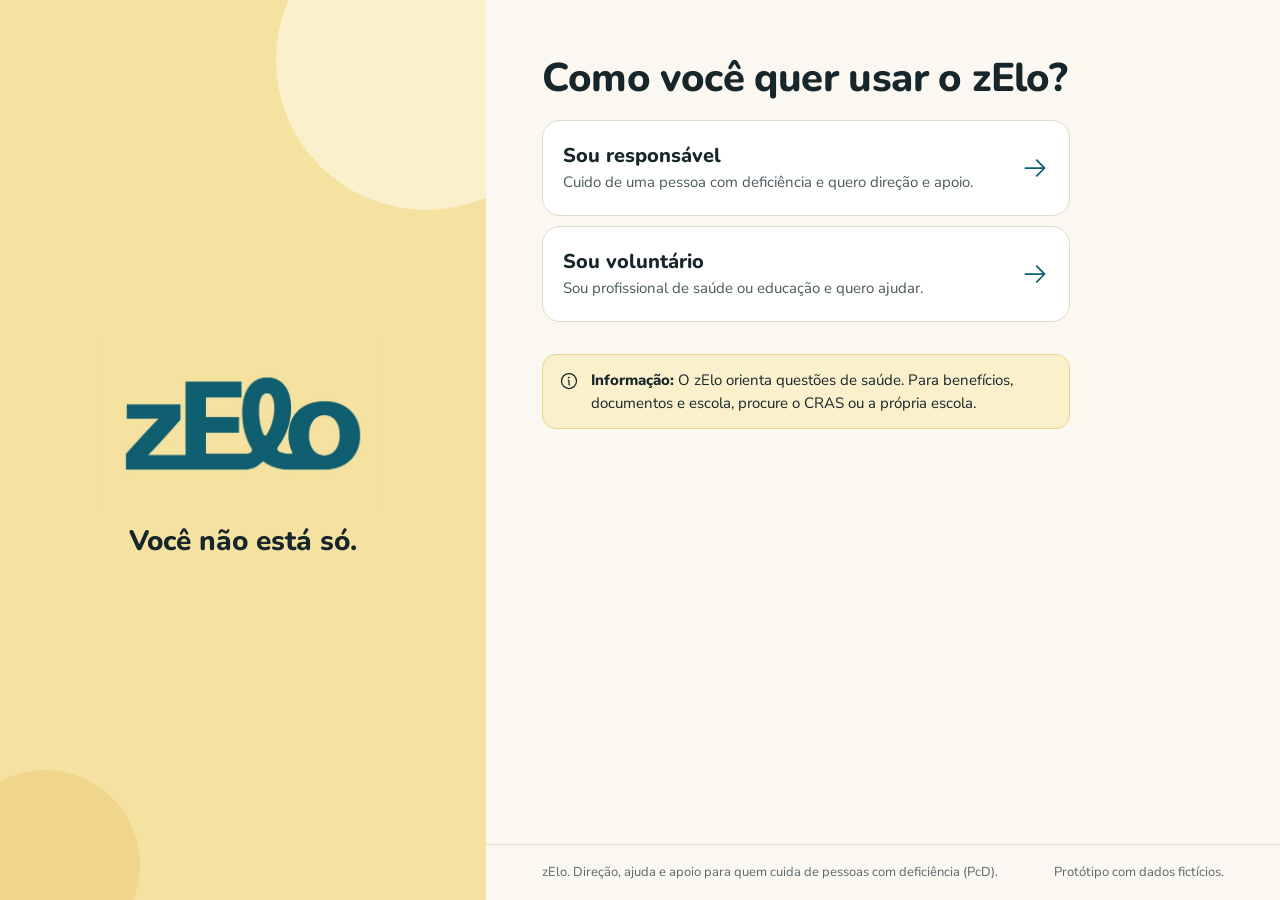
==== prototipo/index.html @ 7dd6dd24 "Versão inicial do protótipo navegável do zElo Protótipo responsivo (celular e notebook) no visual da" ====
<!DOCTYPE html>
<html lang="pt-BR" data-theme="claro">
<head>
<meta charset="utf-8">
<meta name="viewport" content="width=device-width, initial-scale=1, viewport-fit=cover">
<title>zElo · Protótipo navegável</title>
<link rel="preconnect" href="https://fonts.googleapis.com">
<link rel="preconnect" href="https://fonts.gstatic.com" crossorigin>
<link rel="stylesheet" href="https://fonts.googleapis.com/css2?family=Nunito:wght@700;800;900&family=Nunito+Sans:opsz,wght@6..12,400;6..12,600;6..12,700;6..12,800&display=swap">
<link rel="stylesheet" href="tokens.css">
<link rel="stylesheet" href="app.css">
</head>
<body>
<div id="raiz"></div>
<script src="app.js"></script>
</body>
</html>
---- prototipo/tokens.css ----
/* zElo · tokens do design system (visual da versão mobile). Único lugar com valores de cor, tipo, espaço e forma. */

:root {
  /* Paleta da marca */
  --manteiga: #F5E1A0;
  --manteiga-hover: #EED98C;
  --realce: #FAF0CC;
  --petroleo: #0F5F70;
  --petroleo-escuro: #0B4A58;
  --tinta: #17262A;
  --creme: #FBF8F1;
  --areia: #F1EEE6;
  --vermelho: #B3261E;
  --vermelho-hover: #96201A;
  --verde: #2E7D4F;
  --branco: #FFFFFF;

  /* Tipografia */
  --fonte-titulo: "Nunito", "Nunito Sans", system-ui, -apple-system, "Segoe UI", sans-serif;
  --fonte: "Nunito Sans", system-ui, -apple-system, "Segoe UI", sans-serif;
  --fs-display: 30px;
  --fs-titulo: 26px;
  --fs-secao: 20px;
  --fs-item: 17px;
  --fs-corpo: 16px;
  --fs-apoio: 14px;
  --medida: 64ch;

  /* Espaço (base de 4px) */
  --space-1: 4px;
  --space-2: 8px;
  --space-3: 12px;
  --space-4: 16px;
  --space-5: 20px;
  --space-6: 28px;
  --space-7: 40px;
  --space-8: 56px;

  /* Forma */
  --raio-etiqueta: 999px;
  --raio-controle: 14px;
  --raio-cartao: 18px;
  --raio-balao: 18px;
  --sombra: 0 1px 2px rgba(23, 38, 42, .06), 0 4px 14px rgba(23, 38, 42, .06);

  /* Layout */
  --coluna: 272px;
  --alvo: 44px;
  --barra: 68px;
}

@media (min-width: 900px) {
  :root {
    --fs-display: 40px;
    --fs-titulo: 32px;
    --fs-secao: 22px;
    --fs-item: 18px;
    --fs-corpo: 17px;
  }
}

/* Tema claro (padrão) */
:root, [data-theme="claro"] {
  color-scheme: light;
  --bg: var(--creme);
  --superficie: var(--branco);
  --superficie-2: var(--areia);
  --borda: #E2DBCB;
  --borda-forte: #CFC7B6;
  --texto: var(--tinta);
  --texto-apoio: #4A5A5E;
  --link: var(--petroleo);
  --destaque-bg: var(--petroleo);
  --destaque-fg: #FFFFFF;
  --destaque-apoio: #CFE3E7;
  --acao-bg: var(--manteiga);
  --acao-fg: var(--tinta);
  --acao-borda: var(--tinta);
  --acao-hover: var(--manteiga-hover);
  --sec-bg: var(--branco);
  --sec-borda: var(--borda-forte);
  --sec-hover: var(--areia);
  --sel-bg: var(--realce);
  --sel-borda: var(--petroleo);
  --chip-bg: var(--branco);
  --chip-ativo-bg: var(--petroleo);
  --chip-ativo-fg: #FFFFFF;
  --campo-bg: var(--branco);
  --campo-borda: var(--borda-forte);
  --campo-bloq-bg: var(--areia);
  --erro: var(--vermelho);
  --etiqueta-bg: var(--areia);
  --etiqueta-fg: var(--tinta);
  --etiqueta-forte-bg: #E3EEF0;
  --etiqueta-forte-fg: var(--petroleo-escuro);
  --alerta-info-bg: var(--realce);
  --alerta-info-borda: #E9D48E;
  --alerta-ok-bg: #E6F2EA;
  --alerta-ok-borda: var(--verde);
  --alerta-aviso-bg: var(--realce);
  --alerta-aviso-borda: #E9D48E;
  --balao-voce-bg: var(--manteiga);
  --balao-voce-fg: var(--tinta);
  --balao-ana-bg: var(--branco);
  --balao-ana-borda: #E2DBCB;
  --menu-ativo-bg: var(--manteiga);
  --menu-ativo-fg: var(--tinta);
  --menu-icone-ativo: var(--petroleo-escuro);
  --hero-bg: var(--manteiga);
  --hero-fg: var(--tinta);
  --hero-bola-1: var(--realce);
  --hero-bola-2: #EFD68A;
  --rodape-fg: #5C676B;
  --emergencia: var(--vermelho);
  --emergencia-hover: var(--vermelho-hover);
  --emergencia-fg: #FFFFFF;
  --online: var(--verde);
  --foco: var(--petroleo);
  --borda-largura: 1.5px;
}

/* Tema escuro: petróleo profundo, textos em manteiga clara */
[data-theme="escuro"] {
  color-scheme: dark;
  --bg: #0A262D;
  --superficie: #11343D;
  --superficie-2: #174450;
  --borda: #285866;
  --borda-forte: #3B6E7B;
  --texto: #F7EDCD;
  --texto-apoio: #C9C0A2;
  --link: var(--manteiga);
  --destaque-bg: #0F5F70;
  --destaque-fg: #FFFFFF;
  --destaque-apoio: #CFE3E7;
  --acao-bg: var(--manteiga);
  --acao-fg: var(--tinta);
  --acao-borda: var(--manteiga);
  --acao-hover: #FFF0BF;
  --sec-bg: transparent;
  --sec-borda: #4F8290;
  --sec-hover: #174450;
  --sel-bg: #1D4F5C;
  --sel-borda: var(--manteiga);
  --chip-bg: transparent;
  --chip-ativo-bg: var(--manteiga);
  --chip-ativo-fg: var(--tinta);
  --campo-bg: #0D2E36;
  --campo-borda: #4F8290;
  --campo-bloq-bg: #174450;
  --erro: #FF9C8F;
  --etiqueta-bg: #174450;
  --etiqueta-fg: #F7EDCD;
  --etiqueta-forte-bg: var(--manteiga);
  --etiqueta-forte-fg: var(--tinta);
  --alerta-info-bg: #174450;
  --alerta-info-borda: #4F8290;
  --alerta-ok-bg: #173F2B;
  --alerta-ok-borda: #6CC08F;
  --alerta-aviso-bg: #3A3418;
  --alerta-aviso-borda: #C9B266;
  --balao-voce-bg: var(--manteiga);
  --balao-voce-fg: var(--tinta);
  --balao-ana-bg: #174450;
  --balao-ana-borda: #285866;
  --menu-ativo-bg: var(--manteiga);
  --menu-ativo-fg: var(--tinta);
  --menu-icone-ativo: var(--tinta);
  --hero-bg: #11343D;
  --hero-fg: #F7EDCD;
  --hero-bola-1: #174450;
  --hero-bola-2: #0F5F70;
  --rodape-fg: #C9C0A2;
  --emergencia: #C9352B;
  --emergencia-hover: #A82B22;
  --online: #6CC08F;
  --foco: var(--manteiga);
}

/* Alto contraste: preto no branco, bordas grossas, nada de cores suaves */
[data-theme="alto-contraste"] {
  color-scheme: light;
  --bg: #FFFFFF;
  --superficie: #FFFFFF;
  --superficie-2: #FFFFFF;
  --borda: #000000;
  --borda-forte: #000000;
  --texto: #000000;
  --texto-apoio: #1A1A1A;
  --link: #00323D;
  --destaque-bg: #000000;
  --destaque-fg: #FFFFFF;
  --destaque-apoio: #FFFFFF;
  --acao-bg: #000000;
  --acao-fg: #FFFFFF;
  --acao-borda: #000000;
  --acao-hover: #2B2B2B;
  --sec-bg: #FFFFFF;
  --sec-borda: #000000;
  --sec-hover: #FFF3B0;
  --sel-bg: #FFF3B0;
  --sel-borda: #000000;
  --chip-bg: #FFFFFF;
  --chip-ativo-bg: #000000;
  --chip-ativo-fg: #FFFFFF;
  --campo-bg: #FFFFFF;
  --campo-borda: #000000;
  --campo-bloq-bg: #E6E6E6;
  --erro: #A30000;
  --etiqueta-bg: #FFFFFF;
  --etiqueta-fg: #000000;
  --etiqueta-forte-bg: #000000;
  --etiqueta-forte-fg: #FFFFFF;
  --alerta-info-bg: #FFFFFF;
  --alerta-info-borda: #000000;
  --alerta-ok-bg: #FFFFFF;
  --alerta-ok-borda: #000000;
  --alerta-aviso-bg: #FFF3B0;
  --alerta-aviso-borda: #000000;
  --balao-voce-bg: #FFF3B0;
  --balao-voce-fg: #000000;
  --balao-ana-bg: #FFFFFF;
  --balao-ana-borda: #000000;
  --menu-ativo-bg: #000000;
  --menu-ativo-fg: #FFFFFF;
  --menu-icone-ativo: #FFFFFF;
  --hero-bg: #FFFFFF;
  --hero-fg: #000000;
  --hero-bola-1: #FFFFFF;
  --hero-bola-2: #FFFFFF;
  --rodape-fg: #000000;
  --emergencia: #A30000;
  --emergencia-hover: #7A0000;
  --online: #00602A;
  --foco: #000000;
  --borda-largura: 2.5px;
}
---- prototipo/app.css ----
/* zElo · layout e componentes (visual da versão mobile, responsivo para celular e notebook). Só consome variáveis de tokens.css. */

*, *::before, *::after { box-sizing: border-box; }
html { -webkit-text-size-adjust: 100%; }
body {
  margin: 0; background: var(--bg); color: var(--texto);
  font-family: var(--fonte); font-size: var(--fs-corpo); line-height: 1.5;
  caret-color: var(--link); -webkit-font-smoothing: antialiased;
}
h1, h2, h3, p, ul, ol, dl, dd, figure { margin: 0; }
ul, ol { padding: 0; list-style: none; }
button, input, select, textarea { font: inherit; color: inherit; }
button { cursor: pointer; }
img { max-width: 100%; }
::selection { background: var(--manteiga); color: var(--tinta); }

/* Foco visível, nunca removido */
:focus { outline: none; }
:focus-visible { outline: 3px solid var(--foco); outline-offset: 2px; }
[data-theme="alto-contraste"] :focus-visible { outline-width: 4px; }

.so-leitor { position: absolute; width: 1px; height: 1px; margin: -1px; padding: 0; overflow: hidden; clip: rect(0 0 0 0); white-space: nowrap; border: 0; }
.pular {
  position: absolute; left: 16px; top: -80px; z-index: 60;
  background: var(--acao-bg); color: var(--acao-fg); border: 2px solid var(--acao-borda);
  padding: 10px 18px; border-radius: var(--raio-controle); font-weight: 800; text-decoration: none;
}
.pular:focus { top: 12px; }
.ic { flex: none; display: inline-block; vertical-align: middle; }

/* ---------- Estrutura (celular primeiro) ---------- */
.app { min-height: 100vh; }
.coluna { display: none; }
.conteudo { display: flex; flex-direction: column; min-height: 100vh; min-width: 0; }
.topo {
  position: sticky; top: 0; z-index: 30; display: flex; align-items: center; justify-content: space-between;
  gap: var(--space-3); height: 60px; padding: 0 16px; background: var(--bg); border-bottom: 1px solid var(--borda);
}
.topo-logo { background: none; border: 0; padding: 0; line-height: 0; border-radius: 8px; }
.topo-logo img { height: 34px; width: auto; display: block; }
.topo-avatar {
  width: 42px; height: 42px; border-radius: 50%; border: 0; display: inline-flex; align-items: center; justify-content: center;
  background: var(--petroleo); color: #fff; font-family: var(--fonte-titulo); font-weight: 800; font-size: 15px;
}
.topo-avatar[aria-current="page"] { box-shadow: 0 0 0 3px var(--manteiga); }
[data-theme="alto-contraste"] .topo-avatar { background: #000; }
main { flex: 1; width: 100%; padding: 22px 16px 40px; }
.app--menu main { padding-bottom: calc(var(--barra) + 96px); }
main:focus { outline: none; }
.rodape {
  display: flex; flex-wrap: wrap; justify-content: space-between; gap: var(--space-2) var(--space-5);
  padding: var(--space-4) 16px; border-top: 1px solid var(--borda); color: var(--rodape-fg); font-size: 13px; line-height: 1.5;
}
.app--menu .rodape { padding-bottom: calc(var(--barra) + 16px); }

/* Barra de navegação de baixo (celular) */
.barra-baixo {
  position: fixed; left: 0; right: 0; bottom: 0; z-index: 40; background: var(--superficie);
  border-top: 1px solid var(--borda); padding: 6px 4px calc(6px + env(safe-area-inset-bottom));
}
.barra-baixo ul { display: grid; grid-template-columns: repeat(5, 1fr); gap: 2px; }
.aba-baixo {
  width: 100%; display: flex; flex-direction: column; align-items: center; gap: 2px; padding: 4px 0;
  background: none; border: 0; color: var(--texto-apoio); font-size: 11.5px; font-weight: 700; border-radius: 12px; min-height: 54px;
}
.aba-baixo .menu-icone { position: relative; display: inline-flex; align-items: center; justify-content: center; width: 56px; height: 30px; border-radius: 999px; }
.aba-baixo[aria-current="page"] { color: var(--texto); font-weight: 800; }
.aba-baixo[aria-current="page"] .menu-icone { background: var(--menu-ativo-bg); color: var(--menu-icone-ativo); }
.aba-baixo .contador { position: absolute; top: -4px; right: 6px; }
.ajuda-flutuante {
  position: fixed; right: 14px; bottom: calc(var(--barra) + 16px + env(safe-area-inset-bottom)); z-index: 41;
  display: inline-flex; align-items: center; gap: 8px; padding: 0 18px; height: 48px; border-radius: 999px;
  background: var(--emergencia); color: var(--emergencia-fg); border: 0; font-family: var(--fonte-titulo); font-weight: 800; font-size: 15px;
  box-shadow: 0 6px 18px rgba(179, 38, 30, .35);
}
.ajuda-flutuante:hover { background: var(--emergencia-hover); }
.contador {
  display: inline-flex; align-items: center; justify-content: center; min-width: 20px; height: 20px; padding: 0 6px;
  border-radius: 999px; background: var(--petroleo); color: #fff; font-size: 11.5px; font-weight: 800; line-height: 1;
  box-shadow: 0 0 0 2px var(--superficie);
}
[data-theme="escuro"] .contador { background: var(--manteiga); color: var(--tinta); }
[data-theme="alto-contraste"] .contador { background: #000; }

/* ---------- Notebook / desktop ---------- */
@media (min-width: 900px) {
  .app { display: grid; grid-template-columns: var(--coluna) minmax(0, 1fr); }
  .topo, .barra-baixo, .ajuda-flutuante { display: none; }
  .coluna {
    display: flex; flex-direction: column; position: sticky; top: 0; height: 100vh; overflow-y: auto;
    background: var(--superficie); border-right: 1px solid var(--borda); padding: 22px 16px 18px;
  }
  .logo-link { display: block; background: none; border: 0; padding: 0 8px; margin-bottom: 22px; line-height: 0; border-radius: 10px; text-align: left; }
  .logo-link img { width: 150px; height: auto; }
  .menu { display: flex; flex-direction: column; gap: 4px; }
  .menu-item {
    width: 100%; display: flex; align-items: center; gap: 12px; min-height: 48px; padding: 0 12px;
    background: none; border: 0; border-radius: 14px; color: var(--texto); font-weight: 700; font-size: 16px; text-align: left;
  }
  .menu-item .menu-icone { position: relative; display: inline-flex; color: var(--texto-apoio); }
  .menu-item .contador { position: absolute; top: -8px; right: -10px; }
  .menu-item:hover { background: var(--superficie-2); }
  .menu-item[aria-current="page"] { background: var(--menu-ativo-bg); color: var(--menu-ativo-fg); font-weight: 800; }
  .menu-item[aria-current="page"] .menu-icone { color: var(--menu-icone-ativo); }
  .coluna-ajuda { margin-top: auto; padding-top: 18px; }
  .btn-emergencia {
    width: 100%; display: flex; align-items: center; justify-content: center; gap: 10px; min-height: 52px; padding: 0 16px;
    border: 0; border-radius: 999px; background: var(--emergencia); color: var(--emergencia-fg);
    font-family: var(--fonte-titulo); font-weight: 800; font-size: 16px;
  }
  .btn-emergencia:hover { background: var(--emergencia-hover); }
  .btn-emergencia[aria-current="page"] { box-shadow: inset 0 0 0 3px rgba(255,255,255,.65); }
  /* Telas de entrada: coluna vira o "herói" amarelo da versão mobile */
  .app--entrada .coluna {
    background: var(--hero-bg); color: var(--hero-fg); border-right: 0; position: sticky; overflow: hidden; padding: 40px 32px;
    justify-content: center;
  }
  .app--entrada { grid-template-columns: minmax(300px, 38%) minmax(0, 1fr); }
  .app--entrada .coluna::before, .app--entrada .coluna::after { content: ""; position: absolute; border-radius: 50%; }
  .app--entrada .coluna::before { width: 300px; height: 300px; background: var(--hero-bola-1); top: -90px; right: -90px; }
  .app--entrada .coluna::after { width: 190px; height: 190px; background: var(--hero-bola-2); bottom: -60px; left: -50px; }
  .app--entrada .logo-link { position: relative; z-index: 1; margin: 0 auto 18px; padding: 0; }
  .app--entrada .logo-link img { width: min(280px, 80%); margin: 0 auto; display: block; }
  .coluna-fim { position: relative; z-index: 1; text-align: center; font-family: var(--fonte-titulo); font-weight: 800; font-size: 28px; line-height: 1.25; }
  main { padding: 48px 56px 64px; max-width: 920px; }
  .app--menu main { padding-bottom: 64px; }
  .app--entrada main { max-width: 640px; padding-top: 56px; }
  .rodape, .app--menu .rodape { padding: 18px 56px; }
}

/* ---------- Tipografia ---------- */
h1, h2, h3, .display { font-family: var(--fonte-titulo); color: var(--texto); }
h1 { font-size: var(--fs-titulo); line-height: 1.15; font-weight: 800; letter-spacing: -0.01em; text-wrap: balance; }
h1:focus { outline: none; }
.display { font-size: var(--fs-display); line-height: 1.1; font-weight: 800; letter-spacing: -0.015em; }
h2 { font-size: var(--fs-secao); line-height: 1.25; font-weight: 800; }
h3 { font-size: var(--fs-item); line-height: 1.3; font-weight: 800; }
.h-pequeno { font-size: 17px; margin-bottom: var(--space-3); }
.lead { font-size: var(--fs-corpo); color: var(--texto-apoio); line-height: 1.5; max-width: 54ch; margin-top: var(--space-2); text-wrap: pretty; }
.medida { max-width: var(--medida); }
.apoio { font-size: var(--fs-apoio); color: var(--texto-apoio); line-height: 1.5; }
p + p { margin-top: var(--space-3); }
a, .link { color: var(--link); font-weight: 800; text-decoration: underline; text-underline-offset: 3px; text-decoration-thickness: 1.5px; }
.link { background: none; border: 0; padding: 0; text-align: left; font-size: inherit; }
.link--perigo { color: var(--erro); }
.link-voltar {
  display: inline-flex; align-items: center; justify-content: center; width: 44px; height: 44px; margin-bottom: var(--space-4);
  border-radius: 50%; background: var(--superficie); border: 1px solid var(--borda); color: var(--texto); font-size: 0;
}
.link-voltar .ic { width: 22px; height: 22px; }
.link-voltar:hover { background: var(--superficie-2); }
.sobretitulo { font-family: var(--fonte-titulo); font-weight: 800; font-size: 14px; letter-spacing: .02em; margin-bottom: var(--space-2); }
.sobretitulo--perigo { color: var(--erro); }
.passo { font-weight: 700; font-size: 14px; color: var(--texto-apoio); margin-bottom: var(--space-2); }
.cabeca { margin-bottom: var(--space-6); }
.cabeca-linha { display: flex; justify-content: space-between; align-items: flex-end; gap: var(--space-4); flex-wrap: wrap; }
.secao { margin-top: var(--space-7); }
.secao > h2 { margin-bottom: var(--space-3); }
.secao-sub { margin-top: calc(var(--space-2) * -1); margin-bottom: var(--space-4); color: var(--texto-apoio); font-size: var(--fs-apoio); max-width: var(--medida); }
.leitura { background: var(--superficie); border: 1px solid var(--borda); padding: var(--space-5); border-radius: var(--raio-cartao); }

/* Progresso do diagnóstico */
.progresso { display: flex; gap: 6px; margin-bottom: var(--space-3); max-width: 520px; }
.progresso span { flex: 1; height: 6px; border-radius: 999px; background: var(--borda); }
.progresso span.feito { background: var(--petroleo); }
[data-theme="escuro"] .progresso span.feito { background: var(--manteiga); }
[data-theme="alto-contraste"] .progresso span { border: 1px solid #000; background: #fff; }
[data-theme="alto-contraste"] .progresso span.feito { background: #000; }
.selo-tempo {
  display: inline-flex; align-items: center; gap: 6px; margin: 4px 0 var(--space-3); padding: 4px 12px; border-radius: 999px;
  background: var(--realce); color: var(--tinta); font-size: 13px; font-weight: 700;
}
[data-theme="escuro"] .selo-tempo { background: var(--superficie-2); color: var(--texto); }
[data-theme="alto-contraste"] .selo-tempo { background: #fff; border: 2px solid #000; }

/* ---------- Botões ---------- */
.btn {
  display: inline-flex; align-items: center; justify-content: center; gap: var(--space-2);
  min-height: 52px; padding: 0 var(--space-6); border-radius: var(--raio-controle);
  border: 2px solid var(--acao-borda); background: var(--acao-bg); color: var(--acao-fg);
  font-family: var(--fonte-titulo); font-weight: 800; font-size: 16px; line-height: 1.2; text-decoration: none; white-space: nowrap;
  transition: background-color .12s ease-out, transform .12s ease-out;
}
.btn:hover { background: var(--acao-hover); }
.btn:active { transform: translateY(1px); }
.btn[disabled], .btn[aria-disabled="true"] { background: var(--superficie-2); color: var(--texto-apoio); border-color: var(--borda); cursor: not-allowed; transform: none; }
.btn--sec { background: var(--sec-bg); color: var(--link); border: var(--borda-largura) solid var(--sec-borda); }
.btn--sec:hover { background: var(--sec-hover); }
.btn--sec[aria-pressed="true"] { background: var(--chip-ativo-bg); color: var(--chip-ativo-fg); border-color: var(--chip-ativo-bg); }
.btn--peq { min-height: var(--alvo); padding: 0 var(--space-4); font-size: 15px; border-radius: 12px; }
.aviso { font-size: 14px; color: var(--texto-apoio); }
.acoes { display: flex; align-items: center; gap: var(--space-3) var(--space-4); margin-top: var(--space-6); flex-wrap: wrap; }
.acoes--cheia .btn { width: 100%; }
@media (max-width: 899px) {
  .entra > .acoes > .btn:first-child, form > .acoes > .btn:first-child { width: 100%; }
  .acoes { flex-direction: column; align-items: stretch; }
  .acoes .aviso { text-align: center; }
}
.chip {
  display: inline-flex; align-items: center; min-height: 40px; padding: 0 14px; border-radius: 999px;
  background: var(--chip-bg); border: var(--borda-largura) solid var(--sec-borda); color: var(--link);
  font-weight: 700; font-size: 14.5px; text-align: left;
}
.chip:hover { background: var(--sec-hover); }

/* ---------- Campos ---------- */
.form-conta { max-width: 520px; }
.campo { display: block; margin-bottom: var(--space-5); max-width: 520px; }
.campo-rotulo { display: block; font-weight: 800; font-size: 15px; margin-bottom: 6px; }
.campo-ajuda { display: block; margin-bottom: 6px; font-size: 14px; color: var(--texto-apoio); }
.campo-entrada {
  display: block; width: 100%; min-height: 52px; padding: 12px 16px;
  background: var(--campo-bg); color: var(--texto); border: var(--borda-largura) solid var(--campo-borda);
  border-radius: var(--raio-controle); font-size: 16px; line-height: 1.4;
}
.campo-entrada::placeholder { color: #8A9396; }
.campo-entrada:focus-visible { outline: 3px solid var(--foco); outline-offset: 1px; border-color: var(--foco); }
.campo-entrada[readonly] { background: var(--campo-bloq-bg); color: var(--texto-apoio); border-style: dashed; cursor: not-allowed; }
.rotulo-bloqueado { display: inline-flex; align-items: center; gap: 6px; }
textarea.campo-entrada { min-height: 120px; resize: vertical; }
select.campo-entrada { appearance: none; padding-right: 44px; }
.campo-seletor { position: relative; }
.campo-seletor .ic { position: absolute; right: 14px; top: 50%; transform: translateY(-50%) rotate(90deg); pointer-events: none; }
.campo[data-erro="true"] .campo-entrada { border-color: var(--erro); border-width: 2px; }
.erro-msg { display: flex; gap: 6px; align-items: flex-start; margin-top: 6px; color: var(--erro); font-weight: 700; font-size: 14.5px; }
.erro-msg .ic { margin-top: 1px; width: 18px; height: 18px; }
.arquivo-linha { display: flex; align-items: center; gap: var(--space-3); flex-wrap: wrap; }
.arquivo-nome { font-weight: 600; font-size: 14.5px; color: var(--texto-apoio); }
.link-direita { text-align: right; margin: calc(var(--space-3) * -1) 0 0; font-size: 14.5px; max-width: 520px; }
.troca-conta { margin-top: var(--space-5); text-align: center; color: var(--texto-apoio); max-width: 520px; }
.lgpd { display: flex; align-items: center; justify-content: center; gap: 6px; margin-top: var(--space-6); max-width: 520px; }
@media (min-width: 900px) {
  form:has(#area) { display: grid; grid-template-columns: 1fr 1fr; column-gap: var(--space-5); max-width: 760px; }
  form:has(#area) > .campo, form:has(#area) > .acoes, form:has(#area) > .troca-conta { max-width: none; }
  form:has(#area) > .campo:nth-last-of-type(1), form:has(#area) > .acoes, form:has(#area) > .troca-conta { grid-column: 1 / -1; }
  form:has(#area) .acoes { margin-top: var(--space-2); }
}

/* ---------- Alertas ---------- */
.alerta {
  display: flex; gap: var(--space-3); align-items: flex-start; padding: 14px 16px;
  border-radius: var(--raio-controle); border: 1px solid; max-width: var(--medida); font-size: 15px; color: var(--texto);
}
.alerta .ic { margin-top: 2px; width: 20px; height: 20px; }
.alerta b { font-weight: 800; }
.alerta--info { background: var(--alerta-info-bg); border-color: var(--alerta-info-borda); }
.alerta--ok { background: var(--alerta-ok-bg); border-color: var(--alerta-ok-borda); }
.alerta--ok .ic { color: var(--online); }
.alerta--aviso { background: var(--alerta-aviso-bg); border-color: var(--alerta-aviso-borda); }
.alerta--erro { background: var(--superficie); border-color: var(--erro); }
.alerta--erro b, .alerta--erro .ic { color: var(--erro); }
[data-theme="alto-contraste"] .alerta { border-width: 2.5px; }
.alerta-bloco { margin-bottom: var(--space-5); }

/* ---------- Etiquetas ---------- */
.etiquetas { display: inline-flex; flex-wrap: wrap; gap: 6px; }
.etiqueta {
  display: inline-flex; align-items: center; gap: 4px; padding: 2px 10px; min-height: 24px;
  border-radius: var(--raio-etiqueta); background: var(--etiqueta-bg); color: var(--etiqueta-fg);
  font-size: 12.5px; font-weight: 700; line-height: 1.4; white-space: nowrap;
}
.etiqueta .ic { width: 14px; height: 14px; }
.etiqueta--forte { background: var(--etiqueta-forte-bg); color: var(--etiqueta-forte-fg); }
[data-theme="alto-contraste"] .etiqueta { border: 1.5px solid #000; }
.online-ponto { display: inline-flex; align-items: center; gap: 6px; color: var(--online); font-weight: 800; }
.online-ponto::before { content: ""; width: 8px; height: 8px; border-radius: 50%; background: var(--online); }

/* ---------- Listas e cartões ---------- */
.lista { display: flex; flex-direction: column; gap: 10px; }
.lista > li { list-style: none; }
.linha {
  display: flex; align-items: center; justify-content: space-between; gap: var(--space-4); width: 100%;
  padding: 16px 18px; min-height: 72px; text-align: left; text-decoration: none; color: var(--texto); font-weight: inherit;
  background: var(--superficie); border: 1px solid var(--borda); border-radius: var(--raio-cartao);
}
button.linha:hover { border-color: var(--borda-forte); background: var(--superficie-2); }
[data-theme="alto-contraste"] .linha { border-width: 2px; }
.linha-texto { min-width: 0; flex: 1; }
.linha-titulo { font-family: var(--fonte-titulo); font-size: var(--fs-item); line-height: 1.3; font-weight: 800; display: block; text-wrap: pretty; }
.linha-meta { display: block; margin-top: 2px; }
.linha-etiquetas { margin-top: var(--space-2); display: block; }
.linha-fim { display: flex; align-items: center; gap: var(--space-2); color: var(--link); font-weight: 700; flex: none; }

/* ---------- Opções (escolha única ou múltipla) ---------- */
.opcoes { display: flex; flex-direction: column; gap: 10px; max-width: 620px; }
.opcao {
  display: flex; align-items: center; justify-content: space-between; gap: var(--space-4);
  width: 100%; min-height: 60px; padding: 14px 16px; text-align: left; color: var(--texto);
  background: var(--superficie); border: var(--borda-largura) solid var(--borda); border-radius: var(--raio-controle);
  font-size: 16px; font-weight: 700; line-height: 1.3;
}
.opcao:hover { border-color: var(--borda-forte); background: var(--superficie-2); }
.opcao[aria-checked="true"], .opcao[aria-pressed="true"] { background: var(--sel-bg); border: 2px solid var(--sel-borda); font-weight: 800; }
.opcao-sub { display: block; font-size: 14px; font-weight: 400; color: var(--texto-apoio); margin-top: 2px; }
.opcao-estado { display: inline-flex; align-items: center; gap: 6px; font-size: 14px; font-weight: 800; color: var(--link); flex: none; }
.opcao-vazio { width: 22px; height: 22px; border: 2px solid var(--borda-forte); border-radius: 50%; flex: none; }
.opcao-vazio--q { border-radius: 6px; }
.objetivo-opcoes { margin-top: var(--space-5); }
.objetivo-opcoes .opcao { min-height: 96px; padding: 18px 20px; font-family: var(--fonte-titulo); font-size: 20px; font-weight: 800; border-radius: var(--raio-cartao); }
.objetivo-opcoes .opcao-sub { font-family: var(--fonte); font-size: 15px; margin-top: 4px; max-width: 46ch; }

/* ---------- Início ---------- */
.proximo {
  display: flex; flex-direction: column; gap: var(--space-4); padding: 20px;
  background: var(--destaque-bg); color: var(--destaque-fg); border-radius: var(--raio-cartao);
}
.proximo-titulo { font-family: var(--fonte); font-size: 13px; font-weight: 800; letter-spacing: .06em; text-transform: uppercase; color: var(--manteiga); margin-bottom: 6px; }
[data-theme="alto-contraste"] .proximo-titulo { color: #fff; }
.proximo-quando { font-family: var(--fonte-titulo); font-size: 22px; line-height: 1.2; font-weight: 800; }
.proximo-quem { margin-top: 6px; color: var(--destaque-apoio); font-size: 15px; }
.proximo .btn { background: #fff; color: var(--petroleo); border-color: #fff; width: 100%; }
.proximo .btn:hover { background: var(--realce); }
@media (min-width: 900px) { .proximo { flex-direction: row; align-items: center; justify-content: space-between; } .proximo .btn { width: auto; } }
.disp-topo { margin-bottom: var(--space-3); }
.disp-sub { margin-top: 4px; }
.linha-prof { justify-content: flex-start; }
.avatar {
  flex: none; display: inline-flex; align-items: center; justify-content: center; width: 48px; height: 48px; border-radius: 50%;
  background: var(--petroleo); color: #fff; font-family: var(--fonte-titulo); font-weight: 800; font-size: 16px;
}
[data-theme="escuro"] .avatar { background: var(--manteiga); color: var(--tinta); }
[data-theme="alto-contraste"] .avatar { background: #000; }
.feed li { animation: entra-item .4s cubic-bezier(.16, 1, .3, 1) both; animation-delay: calc(var(--i, 0) * 50ms + 80ms); }
@keyframes entra-item { from { opacity: 0; transform: translateY(8px); } to { opacity: 1; transform: none; } }

/* ---------- Chat ---------- */
.tela-chat { max-width: 760px; }
.chat-topo { display: flex; align-items: center; gap: var(--space-3); padding-bottom: var(--space-4); border-bottom: 1px solid var(--borda); }
.chat-topo h1 { font-size: 20px; }
.avatar--ana { background: var(--manteiga); color: var(--tinta); }
.chat { display: grid; grid-template-columns: minmax(0, 1fr); }
.chat-aviso { display: flex; flex-wrap: wrap; align-items: center; gap: 4px; justify-content: center; margin-top: var(--space-3); padding: 8px 12px; border-radius: 999px; background: var(--superficie-2); font-size: 13.5px; color: var(--texto-apoio); text-align: center; }
.chat-fluxo { display: flex; flex-direction: column; gap: var(--space-4); padding: var(--space-5) 0 var(--space-4); }
.msg { display: flex; flex-direction: column; max-width: 84%; }
.msg--voce { align-self: flex-end; align-items: flex-end; }
.msg--ana { align-self: flex-start; align-items: flex-start; }
.balao { padding: 12px 16px; border-radius: var(--raio-balao); font-size: 15.5px; line-height: 1.5; white-space: pre-line; }
.msg--voce .balao { background: var(--balao-voce-bg); color: var(--balao-voce-fg); border-bottom-right-radius: 6px; }
.msg--ana .balao { background: var(--balao-ana-bg); border: 1px solid var(--balao-ana-borda); border-bottom-left-radius: 6px; }
.msg--pedido .balao { background: var(--emergencia); color: #fff; font-weight: 700; }
.balao--digitando { color: var(--texto-apoio); font-style: italic; }
[data-theme="alto-contraste"] .balao { border: 2px solid #000 !important; }
.msg-links { display: flex; flex-wrap: wrap; gap: 6px; margin-top: 6px; }
.msg-link {
  display: inline-flex; align-items: center; gap: 4px; min-height: 38px; padding: 0 12px; border-radius: 999px;
  background: var(--superficie); border: var(--borda-largura) solid var(--link); color: var(--link); font-weight: 800; font-size: 14px;
}
.msg-link:hover { background: var(--sec-hover); }
.msg-meta { margin-top: 4px; font-size: 12px; }
.respostas-rapidas { display: flex; flex-wrap: wrap; gap: 8px; margin: 0 0 var(--space-4); }
.chat-form { position: sticky; bottom: calc(var(--barra) + 8px); padding: 8px 0; background: var(--bg); }
@media (min-width: 900px) { .chat-form { bottom: 0; } }
.chat-form-linha { display: flex; gap: 10px; align-items: center; }
.chat-entrada { flex: 1; border-radius: 999px; min-height: 50px; padding: 0 20px; }
.chat-enviar {
  flex: none; width: 50px; height: 50px; border-radius: 50%; border: 0; display: inline-flex; align-items: center; justify-content: center;
  background: var(--petroleo); color: #fff;
}
[data-theme="escuro"] .chat-enviar { background: var(--manteiga); color: var(--tinta); }
[data-theme="alto-contraste"] .chat-enviar { background: #000; }
.chat-enviar[disabled] { opacity: .45; cursor: not-allowed; }
.app--menu .ajuda-flutuante:has(~ .barra-baixo) { }
@media (max-width: 899px) { .app:has(.tela-chat) .ajuda-flutuante { display: none; } }

/* ---------- Fórum ---------- */
.topico-meta { display: block; margin-top: 4px; }
.contagem { font-weight: 700; color: var(--texto); }
.post { padding-bottom: var(--space-5); border-bottom: 1px solid var(--borda); }
.post p { max-width: var(--medida); }
.post-meta { margin-top: var(--space-2); display: block; }
.reacoes { display: flex; gap: var(--space-2); margin-top: var(--space-4); flex-wrap: wrap; }
.resposta { padding: var(--space-4); margin-top: 10px; background: var(--superficie); border: 1px solid var(--borda); border-radius: var(--raio-cartao); }
.resposta p { max-width: var(--medida); margin-top: var(--space-2); }
.resposta .apoio { display: block; }
.resposta-em { font-weight: 600; }
.composer { margin-top: var(--space-7); max-width: 760px; }
.composer-titulo { margin-bottom: var(--space-3); }
.composer .campo { max-width: none; }
.contexto-resposta { display: flex; align-items: center; gap: var(--space-3); margin-bottom: var(--space-3); flex-wrap: wrap; }
.acao-texto {
  display: inline-flex; align-items: center; gap: 6px; min-height: var(--alvo); padding: 0 10px; margin-left: -10px;
  background: none; border: 0; border-radius: 10px; color: var(--link); font-weight: 800; font-size: 15px;
}
.acao-texto:hover, .acao-texto[aria-pressed="true"] { background: var(--sec-hover); }
.acoes-resposta { display: flex; gap: var(--space-3); margin-top: 4px; flex-wrap: wrap; }
.acoes-resposta .acao-texto + .acao-texto { margin-left: 0; }

/* ---------- Dicas ---------- */
.busca { max-width: 560px; }
.busca .campo { margin: 0; }
.busca .campo-entrada { border-radius: 999px; padding-left: 20px; }
.filtros { display: flex; gap: 8px; margin: var(--space-4) 0 var(--space-5); overflow-x: auto; padding-bottom: 4px; scrollbar-width: none; }
.filtros::-webkit-scrollbar { display: none; }
@media (min-width: 900px) { .filtros { flex-wrap: wrap; overflow: visible; } }
.filtros .btn, .horarios .btn { border-radius: 999px; min-height: 40px; font-family: var(--fonte); font-weight: 700; font-size: 14.5px; flex: none; }
.filtros .btn .ic, .horarios .btn .ic { width: 18px; height: 18px; }
.cartao-urgente {
  display: flex; align-items: center; gap: var(--space-3); width: 100%; max-width: 640px; margin-bottom: var(--space-4); padding: 14px 16px;
  background: var(--superficie); border: 2px solid var(--erro); border-radius: var(--raio-cartao); color: var(--texto); text-align: left;
}
.cartao-urgente > .ic:first-child { color: var(--erro); }
.cartao-urgente span { flex: 1; display: flex; flex-direction: column; }
.cartao-urgente b { color: var(--erro); font-family: var(--fonte-titulo); }
.artigo { max-width: 760px; }
.artigo h1 { margin-bottom: var(--space-2); }
.artigo .leitura h2 { font-size: var(--fs-item); margin: var(--space-5) 0 var(--space-2); }
.artigo .leitura h2:first-child { margin-top: 0; }
.vazio { padding: var(--space-6) var(--space-5); max-width: var(--medida); background: var(--superficie); border: 1px dashed var(--borda-forte); border-radius: var(--raio-cartao); }
.vazio h3 { margin-bottom: var(--space-2); }

/* ---------- Atendimentos ---------- */
.abas { display: flex; gap: 4px; padding: 4px; background: var(--superficie-2); border-radius: 999px; max-width: 520px; }
.aba {
  flex: 1; display: inline-flex; align-items: center; justify-content: center; gap: 6px; min-height: 44px; padding: 0 10px;
  background: none; border: 0; border-radius: 999px; font-weight: 700; font-size: 15px; color: var(--texto-apoio);
}
.aba:hover { color: var(--texto); }
.aba[aria-selected="true"] { background: var(--superficie); color: var(--texto); font-weight: 800; box-shadow: var(--sombra); }
[data-theme="alto-contraste"] .abas { border: 2px solid #000; background: #fff; }
[data-theme="alto-contraste"] .aba[aria-selected="true"] { background: #000; color: #fff; }
.profs { margin-top: var(--space-4); }
.prof {
  display: grid; grid-template-columns: 48px minmax(0, 1fr); gap: var(--space-3) var(--space-4); padding: 18px;
  background: var(--superficie); border: 1px solid var(--borda); border-radius: var(--raio-cartao); align-items: start;
}
.prof-acao { grid-column: 1 / -1; display: flex; align-items: center; justify-content: space-between; gap: var(--space-3); padding-top: var(--space-3); border-top: 1px solid var(--borda); }
@media (min-width: 900px) {
  .prof { grid-template-columns: 48px minmax(0, 1fr) 190px; }
  .prof-acao { grid-column: auto; flex-direction: column; align-items: stretch; padding-top: 0; border-top: 0; }
}
.prof-nome { display: flex; flex-wrap: wrap; align-items: center; gap: 6px var(--space-2); font-size: var(--fs-item); font-weight: 800; line-height: 1.3; }
.prof-foco { margin-top: 2px; font-weight: 700; color: var(--link); font-size: 15px; }
.prof-meta { margin-top: 2px; }
.prof-bio { margin-top: var(--space-2); max-width: 60ch; font-size: 15px; }
.prof-dias { margin-top: var(--space-2); font-size: 14.5px; }
.prof-abertos { line-height: 1.35; font-size: 14px; color: var(--texto-apoio); }
.prof-abertos b { color: var(--texto); }
.prof-resumo { display: flex; align-items: center; gap: var(--space-4); padding: 16px; background: var(--superficie); border: 1px solid var(--borda); border-radius: var(--raio-cartao); margin-bottom: var(--space-5); max-width: 640px; }
.prof-resumo p + p { margin-top: 0; }
.prof-resumo .linha-titulo { margin-bottom: 2px; }
.modo-escolha { margin-bottom: var(--space-5); max-width: 640px; }
.segmentado { display: grid; grid-template-columns: 1fr 1fr; gap: 6px; padding: 5px; background: var(--superficie-2); border-radius: 16px; }
.segmentado button {
  display: inline-flex; align-items: center; justify-content: center; gap: 6px; min-height: 48px; padding: 6px 10px;
  border: 0; border-radius: 12px; background: none; color: var(--texto-apoio); font-weight: 700; font-size: 14.5px; text-align: center; line-height: 1.25;
}
.segmentado button[aria-checked="true"] { background: var(--superficie); color: var(--texto); font-weight: 800; box-shadow: var(--sombra); }
[data-theme="alto-contraste"] .segmentado { border: 2px solid #000; background: #fff; }
[data-theme="alto-contraste"] .segmentado button[aria-checked="true"] { background: #000; color: #fff; }
.dia { padding: var(--space-4) 0; border-bottom: 1px solid var(--borda); max-width: 640px; }
.dia h3 { font-size: 16px; }
.horarios { display: flex; flex-wrap: wrap; gap: 8px; margin-top: var(--space-3); }
.horarios .btn { min-width: 92px; }
.resumo { background: var(--superficie); border: 1px solid var(--borda); border-radius: var(--raio-cartao); max-width: 640px; padding: 4px 18px; }
.resumo > div { display: grid; grid-template-columns: 120px 1fr; gap: var(--space-3); padding: 12px 0; border-bottom: 1px solid var(--borda); }
.resumo > div:last-child { border-bottom: 0; }
.resumo dt { font-weight: 800; }
.resumo dd { margin: 0; }

/* ---------- Ajuda ---------- */
.tela-ajuda { max-width: 680px; }
.btn-ligar {
  display: flex; align-items: center; justify-content: center; gap: 12px; width: 100%; min-height: 68px; padding: 0 20px;
  border: 0; border-radius: var(--raio-cartao); background: var(--emergencia); color: #fff;
  font-family: var(--fonte-titulo); font-weight: 800; font-size: 21px; box-shadow: 0 6px 18px rgba(179, 38, 30, .28);
}
.btn-ligar:hover { background: var(--emergencia-hover); }
.ligacao-aviso { margin-top: 10px; }
.cartao-acao {
  display: flex; align-items: center; gap: 14px; width: 100%; margin-top: 14px; padding: 16px; text-align: left;
  background: var(--superficie); border: 1px solid var(--borda); border-radius: var(--raio-cartao); color: var(--texto);
}
.cartao-acao:hover { background: var(--superficie-2); }
[data-theme="alto-contraste"] .cartao-acao { border-width: 2px; }
.cartao-acao-icone { flex: none; width: 46px; height: 46px; border-radius: 50%; background: var(--petroleo); color: #fff; display: inline-flex; align-items: center; justify-content: center; }
[data-theme="alto-contraste"] .cartao-acao-icone { background: #000; }
.cartao-acao-texto { flex: 1; display: flex; flex-direction: column; gap: 2px; }
.cartao-acao-texto b { font-family: var(--fonte-titulo); font-size: 16px; }
.cartao-acao > .ic:last-child { color: var(--link); }
.orientacoes { counter-reset: o; background: var(--superficie); border: 1px solid var(--borda); border-radius: var(--raio-cartao); padding: 4px 18px; }
.orientacoes li { counter-increment: o; display: grid; grid-template-columns: 30px 1fr; gap: var(--space-2); padding: 14px 0; border-bottom: 1px solid var(--borda); }
.orientacoes li:last-child { border-bottom: 0; }
.orientacoes li::before { content: counter(o) "."; font-family: var(--fonte-titulo); font-size: 17px; font-weight: 800; color: var(--link); }
.orientacoes b { display: block; font-family: var(--fonte-titulo); font-size: 16.5px; line-height: 1.3; margin-bottom: 2px; }
.orientacoes span { font-size: 15px; }
.outros-telefones { display: flex; flex-direction: column; gap: 10px; }
.tel-linha {
  display: flex; align-items: center; gap: 14px; width: 100%; padding: 12px 16px; text-align: left;
  background: var(--superficie); border: 1px solid var(--borda); border-radius: var(--raio-cartao); color: var(--texto);
}
.tel-linha:hover { background: var(--superficie-2); }
[data-theme="alto-contraste"] .tel-linha { border-width: 2px; }
.tel-linha .num { font-family: var(--fonte-titulo); min-width: 52px; font-size: 24px; font-weight: 800; }
.tel-texto { flex: 1; display: flex; flex-direction: column; }
.tel-acao { display: inline-flex; align-items: center; gap: 6px; padding: 8px 14px; border-radius: 999px; background: var(--superficie-2); color: var(--link); font-weight: 800; font-size: 14px; }
[data-theme="alto-contraste"] .tel-acao { border: 2px solid #000; }

/* ---------- Perfil ---------- */
.perfil-bloco { padding: var(--space-5) 0; border-top: 1px solid var(--borda); }
.perfil-bloco:first-of-type { border-top: 0; padding-top: 0; }
.perfil-bloco > h2 { margin-bottom: var(--space-3); }
.pref-linha { display: grid; grid-template-columns: 1fr; gap: 2px; padding: 12px 0; border-bottom: 1px solid var(--borda); }
@media (min-width: 900px) { .pref-linha { grid-template-columns: 220px 1fr; gap: var(--space-4); } }
.pref-linha:first-of-type { border-top: 1px solid var(--borda); }
.pref-linha dt { font-weight: 800; }
.pref-linha dd { margin: 0; color: var(--texto-apoio); }
.previa { margin-top: var(--space-4); max-width: 620px; padding: 16px; background: var(--superficie); border: 1px solid var(--borda); border-radius: var(--raio-cartao); }
.previa-rotulo { font-size: 12.5px; font-weight: 800; letter-spacing: .06em; text-transform: uppercase; color: var(--texto-apoio); }
.previa p + p { margin-top: 4px; }
.previa-linha { display: flex; flex-wrap: wrap; align-items: center; gap: 8px; margin-top: 12px; }
.previa-linha .btn { pointer-events: none; }

/* ---------- Status do voluntário ---------- */
.etapas { background: var(--superficie); border: 1px solid var(--borda); border-radius: var(--raio-cartao); max-width: 640px; margin-top: var(--space-5); padding: 4px 18px; }
.etapas li { display: flex; justify-content: space-between; gap: var(--space-4); align-items: center; padding: 14px 0; border-bottom: 1px solid var(--borda); font-weight: 700; }
.etapas li:last-child { border-bottom: 0; }

/* ---------- Movimento ---------- */
.entra { animation: entra .18s ease-out; }
@keyframes entra { from { opacity: 0; transform: translateY(6px); } to { opacity: 1; transform: none; } }
@media (prefers-reduced-motion: reduce) {
  .entra, .feed li { animation: none; }
  .btn { transition: none; }
}
@media (forced-colors: active) { .btn, .campo-entrada, .etiqueta, .alerta, .linha, .opcao { border: 2px solid ButtonText; } }

/* Abertura com a logo */
.splash {
  position: fixed; inset: 0; z-index: 100; background: var(--hero-bg); color: var(--hero-fg);
  display: flex; flex-direction: column; align-items: center; justify-content: center; gap: var(--space-4); padding: 24px;
  animation: splash-sai .7s cubic-bezier(.76, 0, .24, 1) 2s forwards; cursor: pointer;
}
.splash img { display: block; width: min(420px, 72vw); height: auto; clip-path: inset(0 100% 0 0); animation: splash-revela 1s cubic-bezier(.16, 1, .3, 1) .3s forwards; }
.splash-frase { font-family: var(--fonte-titulo); font-size: 20px; font-weight: 800; text-align: center; opacity: 0; transform: translateY(8px); animation: splash-frase .6s ease-out 1.2s forwards; }
@keyframes splash-revela { from { clip-path: inset(0 100% 0 0); transform: scale(.97); } to { clip-path: inset(0 0 0 0); transform: scale(1); } }
@keyframes splash-frase { to { opacity: 1; transform: none; } }
@keyframes splash-sai { to { transform: translateY(-100%); } }
@media (prefers-reduced-motion: reduce) { .splash { display: none; } }

p, .linha-titulo, .opcao { text-wrap: pretty; }
.contador, .num, .msg-meta, .contagem, .horarios .btn, .etiqueta, .resumo dd, .topico-meta, .post-meta, .proximo-quando { font-variant-numeric: tabular-nums; }

/* Ajustes finos */
.chat-aviso { display: block; border-radius: 14px; }
.chat-aviso .ic { vertical-align: -3px; margin-right: 2px; }
.linha-titulo .etiqueta { vertical-align: 2px; margin-left: 4px; font-family: var(--fonte); }
@media (max-width: 899px) {
  .lista .linha { flex-wrap: wrap; }
  .lista .linha > .linha-texto { flex: 1 1 160px; }
  .app:has(.composer) .ajuda-flutuante, .app:has(.horarios) .ajuda-flutuante, .app:has(.resumo) .ajuda-flutuante, .app:has(.form-conta) .ajuda-flutuante { display: none; }
}
.hero-mobile { display: none; }
@media (max-width: 899px) {
  .app--entrada:has(.hero-mobile) .topo { display: none; }
  .hero-mobile {
    display: flex; flex-direction: column; align-items: center; gap: 10px; position: relative; overflow: hidden;
    margin: -22px -16px 24px; padding: 40px 24px 32px; background: var(--hero-bg); color: var(--hero-fg); border-radius: 0 0 32px 32px;
  }
  .hero-mobile::before { content: ""; position: absolute; width: 200px; height: 200px; border-radius: 50%; background: var(--hero-bola-1); top: -70px; right: -60px; }
  .hero-mobile img { position: relative; width: 190px; height: auto; }
  .hero-mobile p { position: relative; font-family: var(--fonte-titulo); font-weight: 800; font-size: 22px; }
}
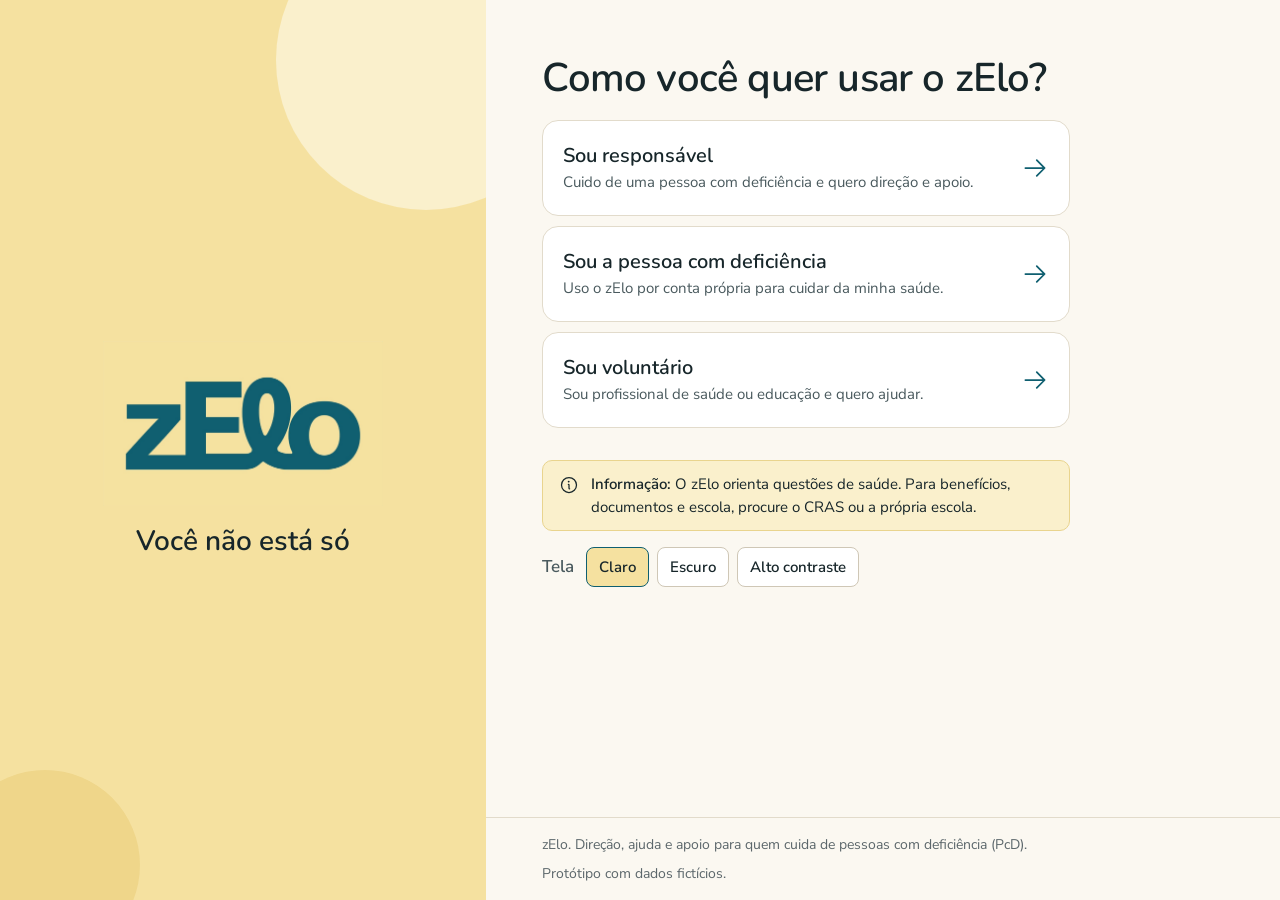
==== commit 06b73378: "Segurança na Ana, emergência por situação, mais deficiências e acessibilidade - Ana checa risco emoc" ====
--- a/prototipo/index.html
+++ b/prototipo/index.html
@@ -4,9 +4,6 @@
 <meta charset="utf-8">
 <meta name="viewport" content="width=device-width, initial-scale=1, viewport-fit=cover">
 <title>zElo · Protótipo navegável</title>
-<link rel="preconnect" href="https://fonts.googleapis.com">
-<link rel="preconnect" href="https://fonts.gstatic.com" crossorigin>
-<link rel="stylesheet" href="https://fonts.googleapis.com/css2?family=Nunito:wght@700;800;900&family=Nunito+Sans:opsz,wght@6..12,400;6..12,600;6..12,700;6..12,800&display=swap">
 <link rel="stylesheet" href="tokens.css">
 <link rel="stylesheet" href="app.css">
 </head>
--- a/prototipo/tokens.css
+++ b/prototipo/tokens.css
@@ -1,4 +1,21 @@
 /* zElo · tokens do design system (visual da versão mobile). Único lugar com valores de cor, tipo, espaço e forma. */
+
+/* Fontes hospedadas junto com o app (sem chamar o Google, para não expor o IP de quem usa
+   e para funcionar sem rede). Nunito e Nunito Sans, licença SIL Open Font License 1.1. */
+@font-face {
+  font-family: "Nunito";
+  font-style: normal;
+  font-weight: 400 700;
+  font-display: swap;
+  src: url("fontes/nunito.woff2") format("woff2");
+}
+@font-face {
+  font-family: "Nunito Sans";
+  font-style: normal;
+  font-weight: 400 700;
+  font-display: swap;
+  src: url("fontes/nunito-sans.woff2") format("woff2");
+}
 
 :root {
   /* Paleta da marca */
@@ -18,12 +35,12 @@
   /* Tipografia */
   --fonte-titulo: "Nunito", "Nunito Sans", system-ui, -apple-system, "Segoe UI", sans-serif;
   --fonte: "Nunito Sans", system-ui, -apple-system, "Segoe UI", sans-serif;
-  --fs-display: 30px;
-  --fs-titulo: 26px;
+  --fs-display: 32px;
+  --fs-titulo: 28px;
   --fs-secao: 20px;
-  --fs-item: 17px;
+  --fs-item: 18px;
   --fs-corpo: 16px;
-  --fs-apoio: 14px;
+  --fs-apoio: 15px;
   --medida: 64ch;
 
   /* Espaço (base de 4px) */
@@ -32,16 +49,16 @@
   --space-3: 12px;
   --space-4: 16px;
   --space-5: 20px;
-  --space-6: 28px;
+  --space-6: 32px;
   --space-7: 40px;
-  --space-8: 56px;
+  --space-8: 64px;
 
   /* Forma */
-  --raio-etiqueta: 999px;
-  --raio-controle: 14px;
-  --raio-cartao: 18px;
-  --raio-balao: 18px;
-  --sombra: 0 1px 2px rgba(23, 38, 42, .06), 0 4px 14px rgba(23, 38, 42, .06);
+  --raio-etiqueta: 6px;
+  --raio-controle: 10px;
+  --raio-cartao: 16px;
+  --raio-balao: 16px;
+  --sombra: 0 1px 2px rgba(23, 38, 42, .05);
 
   /* Layout */
   --coluna: 272px;
@@ -171,8 +188,10 @@
   --hero-bola-1: #174450;
   --hero-bola-2: #0F5F70;
   --rodape-fg: #C9C0A2;
-  --emergencia: #C9352B;
-  --emergencia-hover: #A82B22;
+  /* No escuro o vermelho fica claro com texto escuro: contraste de 9:1 e o botão se destaca do fundo */
+  --emergencia: #FF8A7D;
+  --emergencia-hover: #FFA397;
+  --emergencia-fg: #2B0B07;
   --online: #6CC08F;
   --foco: var(--manteiga);
 }
--- a/prototipo/app.css
+++ b/prototipo/app.css
@@ -23,7 +23,7 @@
 .pular {
   position: absolute; left: 16px; top: -80px; z-index: 60;
   background: var(--acao-bg); color: var(--acao-fg); border: 2px solid var(--acao-borda);
-  padding: 10px 18px; border-radius: var(--raio-controle); font-weight: 800; text-decoration: none;
+  padding: 10px 18px; border-radius: var(--raio-controle); font-weight: 600; text-decoration: none;
 }
 .pular:focus { top: 12px; }
 .ic { flex: none; display: inline-block; vertical-align: middle; }
@@ -40,43 +40,43 @@
 .topo-logo img { height: 34px; width: auto; display: block; }
 .topo-avatar {
   width: 42px; height: 42px; border-radius: 50%; border: 0; display: inline-flex; align-items: center; justify-content: center;
-  background: var(--petroleo); color: #fff; font-family: var(--fonte-titulo); font-weight: 800; font-size: 15px;
+  background: var(--petroleo); color: #fff; font-family: var(--fonte-titulo); font-weight: 600; font-size: 15px;
 }
 .topo-avatar[aria-current="page"] { box-shadow: 0 0 0 3px var(--manteiga); }
 [data-theme="alto-contraste"] .topo-avatar { background: #000; }
-main { flex: 1; width: 100%; padding: 22px 16px 40px; }
+main { flex: 1; width: 100%; padding: 24px 16px 40px; }
 .app--menu main { padding-bottom: calc(var(--barra) + 96px); }
 main:focus { outline: none; }
 .rodape {
   display: flex; flex-wrap: wrap; justify-content: space-between; gap: var(--space-2) var(--space-5);
-  padding: var(--space-4) 16px; border-top: 1px solid var(--borda); color: var(--rodape-fg); font-size: 13px; line-height: 1.5;
+  padding: var(--space-4) 16px; border-top: 1px solid var(--borda); color: var(--rodape-fg); font-size: 14px; line-height: 1.5;
 }
 .app--menu .rodape { padding-bottom: calc(var(--barra) + 16px); }
 
 /* Barra de navegação de baixo (celular) */
 .barra-baixo {
   position: fixed; left: 0; right: 0; bottom: 0; z-index: 40; background: var(--superficie);
-  border-top: 1px solid var(--borda); padding: 6px 4px calc(6px + env(safe-area-inset-bottom));
+  border-top: 1px solid var(--borda); padding: 8px 4px calc(6px + env(safe-area-inset-bottom));
 }
 .barra-baixo ul { display: grid; grid-template-columns: repeat(5, 1fr); gap: 2px; }
 .aba-baixo {
   width: 100%; display: flex; flex-direction: column; align-items: center; gap: 2px; padding: 4px 0;
-  background: none; border: 0; color: var(--texto-apoio); font-size: 11.5px; font-weight: 700; border-radius: 12px; min-height: 54px;
-}
-.aba-baixo .menu-icone { position: relative; display: inline-flex; align-items: center; justify-content: center; width: 56px; height: 30px; border-radius: 999px; }
-.aba-baixo[aria-current="page"] { color: var(--texto); font-weight: 800; }
+  background: none; border: 0; color: var(--texto-apoio); font-size: 14px; font-weight: 600; border-radius: 12px; min-height: 54px;
+}
+.aba-baixo .menu-icone { position: relative; display: inline-flex; align-items: center; justify-content: center; width: 56px; height: 32px; border-radius: 10px; }
+.aba-baixo[aria-current="page"] { color: var(--texto); font-weight: 600; }
 .aba-baixo[aria-current="page"] .menu-icone { background: var(--menu-ativo-bg); color: var(--menu-icone-ativo); }
 .aba-baixo .contador { position: absolute; top: -4px; right: 6px; }
 .ajuda-flutuante {
-  position: fixed; right: 14px; bottom: calc(var(--barra) + 16px + env(safe-area-inset-bottom)); z-index: 41;
-  display: inline-flex; align-items: center; gap: 8px; padding: 0 18px; height: 48px; border-radius: 999px;
-  background: var(--emergencia); color: var(--emergencia-fg); border: 0; font-family: var(--fonte-titulo); font-weight: 800; font-size: 15px;
-  box-shadow: 0 6px 18px rgba(179, 38, 30, .35);
+  position: fixed; right: 16px; bottom: calc(var(--barra) + 16px + env(safe-area-inset-bottom)); z-index: 41;
+  display: inline-flex; align-items: center; gap: 8px; padding: 0 16px; height: 48px; border-radius: 12px;
+  background: var(--emergencia); color: var(--emergencia-fg); border: 0; font-family: var(--fonte-titulo); font-weight: 600; font-size: 15px;
+  box-shadow: 0 8px 24px rgba(23, 38, 42, .16);
 }
 .ajuda-flutuante:hover { background: var(--emergencia-hover); }
 .contador {
   display: inline-flex; align-items: center; justify-content: center; min-width: 20px; height: 20px; padding: 0 6px;
-  border-radius: 999px; background: var(--petroleo); color: #fff; font-size: 11.5px; font-weight: 800; line-height: 1;
+  border-radius: 10px; background: var(--petroleo); color: #fff; font-size: 13px; font-weight: 600; line-height: 1;
   box-shadow: 0 0 0 2px var(--superficie);
 }
 [data-theme="escuro"] .contador { background: var(--manteiga); color: var(--tinta); }
@@ -88,28 +88,28 @@
   .topo, .barra-baixo, .ajuda-flutuante { display: none; }
   .coluna {
     display: flex; flex-direction: column; position: sticky; top: 0; height: 100vh; overflow-y: auto;
-    background: var(--superficie); border-right: 1px solid var(--borda); padding: 22px 16px 18px;
+    background: var(--superficie); border-right: 1px solid var(--borda); padding: 24px 16px 16px;
   }
-  .logo-link { display: block; background: none; border: 0; padding: 0 8px; margin-bottom: 22px; line-height: 0; border-radius: 10px; text-align: left; }
+  .logo-link { display: block; background: none; border: 0; padding: 0 8px; margin-bottom: 24px; line-height: 0; border-radius: 10px; text-align: left; }
   .logo-link img { width: 150px; height: auto; }
   .menu { display: flex; flex-direction: column; gap: 4px; }
   .menu-item {
     width: 100%; display: flex; align-items: center; gap: 12px; min-height: 48px; padding: 0 12px;
-    background: none; border: 0; border-radius: 14px; color: var(--texto); font-weight: 700; font-size: 16px; text-align: left;
+    background: none; border: 0; border-radius: 14px; color: var(--texto); font-weight: 600; font-size: 16px; text-align: left;
   }
   .menu-item .menu-icone { position: relative; display: inline-flex; color: var(--texto-apoio); }
   .menu-item .contador { position: absolute; top: -8px; right: -10px; }
   .menu-item:hover { background: var(--superficie-2); }
-  .menu-item[aria-current="page"] { background: var(--menu-ativo-bg); color: var(--menu-ativo-fg); font-weight: 800; }
+  .menu-item[aria-current="page"] { background: var(--menu-ativo-bg); color: var(--menu-ativo-fg); font-weight: 600; }
   .menu-item[aria-current="page"] .menu-icone { color: var(--menu-icone-ativo); }
-  .coluna-ajuda { margin-top: auto; padding-top: 18px; }
+  .coluna-ajuda { margin-top: auto; padding-top: 16px; }
   .btn-emergencia {
     width: 100%; display: flex; align-items: center; justify-content: center; gap: 10px; min-height: 52px; padding: 0 16px;
-    border: 0; border-radius: 999px; background: var(--emergencia); color: var(--emergencia-fg);
-    font-family: var(--fonte-titulo); font-weight: 800; font-size: 16px;
+    border: 0; border-radius: 8px; background: var(--emergencia); color: var(--emergencia-fg);
+    font-family: var(--fonte-titulo); font-weight: 600; font-size: 16px;
   }
   .btn-emergencia:hover { background: var(--emergencia-hover); }
-  .btn-emergencia[aria-current="page"] { box-shadow: inset 0 0 0 3px rgba(255,255,255,.65); }
+  .btn-emergencia[aria-current="page"] { box-shadow: inset 0 0 0 3px currentColor; }
   /* Telas de entrada: coluna vira o "herói" amarelo da versão mobile */
   .app--entrada .coluna {
     background: var(--hero-bg); color: var(--hero-fg); border-right: 0; position: sticky; overflow: hidden; padding: 40px 32px;
@@ -121,26 +121,27 @@
   .app--entrada .coluna::after { width: 190px; height: 190px; background: var(--hero-bola-2); bottom: -60px; left: -50px; }
   .app--entrada .logo-link { position: relative; z-index: 1; margin: 0 auto 18px; padding: 0; }
   .app--entrada .logo-link img { width: min(280px, 80%); margin: 0 auto; display: block; }
-  .coluna-fim { position: relative; z-index: 1; text-align: center; font-family: var(--fonte-titulo); font-weight: 800; font-size: 28px; line-height: 1.25; }
+  .coluna-fim { position: relative; z-index: 1; text-align: center; font-family: var(--fonte-titulo); font-weight: 600; font-size: 28px; line-height: 1.25; }
   main { padding: 48px 56px 64px; max-width: 920px; }
   .app--menu main { padding-bottom: 64px; }
   .app--entrada main { max-width: 640px; padding-top: 56px; }
-  .rodape, .app--menu .rodape { padding: 18px 56px; }
+  .rodape, .app--menu .rodape { padding: 16px 56px; }
 }
 
 /* ---------- Tipografia ---------- */
 h1, h2, h3, .display { font-family: var(--fonte-titulo); color: var(--texto); }
-h1 { font-size: var(--fs-titulo); line-height: 1.15; font-weight: 800; letter-spacing: -0.01em; text-wrap: balance; }
+h1 { font-size: var(--fs-titulo); line-height: 1.15; font-weight: 600; letter-spacing: 0; text-wrap: balance; }
 h1:focus { outline: none; }
-.display { font-size: var(--fs-display); line-height: 1.1; font-weight: 800; letter-spacing: -0.015em; }
-h2 { font-size: var(--fs-secao); line-height: 1.25; font-weight: 800; }
-h3 { font-size: var(--fs-item); line-height: 1.3; font-weight: 800; }
+.display { font-size: var(--fs-display); line-height: 1.1; font-weight: 600; letter-spacing: 0; }
+@media (min-width: 900px) { .display { letter-spacing: -0.02em; } }
+h2 { font-size: var(--fs-secao); line-height: 1.25; font-weight: 600; }
+h3 { font-size: var(--fs-item); line-height: 1.3; font-weight: 600; }
 .h-pequeno { font-size: 17px; margin-bottom: var(--space-3); }
 .lead { font-size: var(--fs-corpo); color: var(--texto-apoio); line-height: 1.5; max-width: 54ch; margin-top: var(--space-2); text-wrap: pretty; }
 .medida { max-width: var(--medida); }
 .apoio { font-size: var(--fs-apoio); color: var(--texto-apoio); line-height: 1.5; }
 p + p { margin-top: var(--space-3); }
-a, .link { color: var(--link); font-weight: 800; text-decoration: underline; text-underline-offset: 3px; text-decoration-thickness: 1.5px; }
+a, .link { color: var(--link); font-weight: 600; text-decoration: underline; text-underline-offset: 3px; text-decoration-thickness: 1.5px; }
 .link { background: none; border: 0; padding: 0; text-align: left; font-size: inherit; }
 .link--perigo { color: var(--erro); }
 .link-voltar {
@@ -149,9 +150,9 @@
 }
 .link-voltar .ic { width: 22px; height: 22px; }
 .link-voltar:hover { background: var(--superficie-2); }
-.sobretitulo { font-family: var(--fonte-titulo); font-weight: 800; font-size: 14px; letter-spacing: .02em; margin-bottom: var(--space-2); }
+.sobretitulo { font-family: var(--fonte-titulo); font-weight: 600; font-size: 14px; margin-bottom: var(--space-2); }
 .sobretitulo--perigo { color: var(--erro); }
-.passo { font-weight: 700; font-size: 14px; color: var(--texto-apoio); margin-bottom: var(--space-2); }
+.passo { font-weight: 600; font-size: 14px; color: var(--texto-apoio); margin-bottom: var(--space-2); }
 .cabeca { margin-bottom: var(--space-6); }
 .cabeca-linha { display: flex; justify-content: space-between; align-items: flex-end; gap: var(--space-4); flex-wrap: wrap; }
 .secao { margin-top: var(--space-7); }
@@ -160,15 +161,15 @@
 .leitura { background: var(--superficie); border: 1px solid var(--borda); padding: var(--space-5); border-radius: var(--raio-cartao); }
 
 /* Progresso do diagnóstico */
-.progresso { display: flex; gap: 6px; margin-bottom: var(--space-3); max-width: 520px; }
-.progresso span { flex: 1; height: 6px; border-radius: 999px; background: var(--borda); }
+.progresso { display: flex; gap: 8px; margin-bottom: var(--space-3); max-width: 520px; }
+.progresso span { flex: 1; height: 4px; border-radius: 2px; background: var(--borda); }
 .progresso span.feito { background: var(--petroleo); }
 [data-theme="escuro"] .progresso span.feito { background: var(--manteiga); }
 [data-theme="alto-contraste"] .progresso span { border: 1px solid #000; background: #fff; }
 [data-theme="alto-contraste"] .progresso span.feito { background: #000; }
 .selo-tempo {
-  display: inline-flex; align-items: center; gap: 6px; margin: 4px 0 var(--space-3); padding: 4px 12px; border-radius: 999px;
-  background: var(--realce); color: var(--tinta); font-size: 13px; font-weight: 700;
+  display: inline-flex; align-items: center; gap: 8px; margin: 4px 0 var(--space-3); padding: 4px 8px; border-radius: 6px;
+  background: var(--realce); color: var(--tinta); font-size: 14px; font-weight: 600;
 }
 [data-theme="escuro"] .selo-tempo { background: var(--superficie-2); color: var(--texto); }
 [data-theme="alto-contraste"] .selo-tempo { background: #fff; border: 2px solid #000; }
@@ -178,8 +179,8 @@
   display: inline-flex; align-items: center; justify-content: center; gap: var(--space-2);
   min-height: 52px; padding: 0 var(--space-6); border-radius: var(--raio-controle);
   border: 2px solid var(--acao-borda); background: var(--acao-bg); color: var(--acao-fg);
-  font-family: var(--fonte-titulo); font-weight: 800; font-size: 16px; line-height: 1.2; text-decoration: none; white-space: nowrap;
-  transition: background-color .12s ease-out, transform .12s ease-out;
+  font-family: var(--fonte-titulo); font-weight: 600; font-size: 16px; line-height: 1.2; text-decoration: none; white-space: nowrap;
+  transition: background-color .16s cubic-bezier(.22, 1, .36, 1), transform .16s cubic-bezier(.22, 1, .36, 1);
 }
 .btn:hover { background: var(--acao-hover); }
 .btn:active { transform: translateY(1px); }
@@ -197,17 +198,17 @@
   .acoes .aviso { text-align: center; }
 }
 .chip {
-  display: inline-flex; align-items: center; min-height: 40px; padding: 0 14px; border-radius: 999px;
+  display: inline-flex; align-items: center; min-height: 40px; padding: 0 16px; border-radius: 8px;
   background: var(--chip-bg); border: var(--borda-largura) solid var(--sec-borda); color: var(--link);
-  font-weight: 700; font-size: 14.5px; text-align: left;
+  font-weight: 600; font-size: 14px; text-align: left;
 }
 .chip:hover { background: var(--sec-hover); }
 
 /* ---------- Campos ---------- */
 .form-conta { max-width: 520px; }
 .campo { display: block; margin-bottom: var(--space-5); max-width: 520px; }
-.campo-rotulo { display: block; font-weight: 800; font-size: 15px; margin-bottom: 6px; }
-.campo-ajuda { display: block; margin-bottom: 6px; font-size: 14px; color: var(--texto-apoio); }
+.campo-rotulo { display: block; font-weight: 600; font-size: 15px; margin-bottom: 8px; }
+.campo-ajuda { display: block; margin-bottom: 8px; font-size: 14px; color: var(--texto-apoio); }
 .campo-entrada {
   display: block; width: 100%; min-height: 52px; padding: 12px 16px;
   background: var(--campo-bg); color: var(--texto); border: var(--borda-largura) solid var(--campo-borda);
@@ -216,19 +217,19 @@
 .campo-entrada::placeholder { color: #8A9396; }
 .campo-entrada:focus-visible { outline: 3px solid var(--foco); outline-offset: 1px; border-color: var(--foco); }
 .campo-entrada[readonly] { background: var(--campo-bloq-bg); color: var(--texto-apoio); border-style: dashed; cursor: not-allowed; }
-.rotulo-bloqueado { display: inline-flex; align-items: center; gap: 6px; }
+.rotulo-bloqueado { display: inline-flex; align-items: center; gap: 8px; }
 textarea.campo-entrada { min-height: 120px; resize: vertical; }
 select.campo-entrada { appearance: none; padding-right: 44px; }
 .campo-seletor { position: relative; }
 .campo-seletor .ic { position: absolute; right: 14px; top: 50%; transform: translateY(-50%) rotate(90deg); pointer-events: none; }
 .campo[data-erro="true"] .campo-entrada { border-color: var(--erro); border-width: 2px; }
-.erro-msg { display: flex; gap: 6px; align-items: flex-start; margin-top: 6px; color: var(--erro); font-weight: 700; font-size: 14.5px; }
+.erro-msg { display: flex; gap: 8px; align-items: flex-start; margin-top: 4px; color: var(--erro); font-weight: 600; font-size: 14px; }
 .erro-msg .ic { margin-top: 1px; width: 18px; height: 18px; }
 .arquivo-linha { display: flex; align-items: center; gap: var(--space-3); flex-wrap: wrap; }
-.arquivo-nome { font-weight: 600; font-size: 14.5px; color: var(--texto-apoio); }
-.link-direita { text-align: right; margin: calc(var(--space-3) * -1) 0 0; font-size: 14.5px; max-width: 520px; }
+.arquivo-nome { font-weight: 600; font-size: 14px; color: var(--texto-apoio); }
+.link-direita { text-align: right; margin: calc(var(--space-3) * -1) 0 0; font-size: 14px; max-width: 520px; }
 .troca-conta { margin-top: var(--space-5); text-align: center; color: var(--texto-apoio); max-width: 520px; }
-.lgpd { display: flex; align-items: center; justify-content: center; gap: 6px; margin-top: var(--space-6); max-width: 520px; }
+.lgpd { display: flex; align-items: center; justify-content: center; gap: 8px; margin-top: var(--space-6); max-width: 520px; }
 @media (min-width: 900px) {
   form:has(#area) { display: grid; grid-template-columns: 1fr 1fr; column-gap: var(--space-5); max-width: 760px; }
   form:has(#area) > .campo, form:has(#area) > .acoes, form:has(#area) > .troca-conta { max-width: none; }
@@ -238,11 +239,11 @@
 
 /* ---------- Alertas ---------- */
 .alerta {
-  display: flex; gap: var(--space-3); align-items: flex-start; padding: 14px 16px;
+  display: flex; gap: var(--space-3); align-items: flex-start; padding: 12px 16px;
   border-radius: var(--raio-controle); border: 1px solid; max-width: var(--medida); font-size: 15px; color: var(--texto);
 }
 .alerta .ic { margin-top: 2px; width: 20px; height: 20px; }
-.alerta b { font-weight: 800; }
+.alerta b { font-weight: 600; }
 .alerta--info { background: var(--alerta-info-bg); border-color: var(--alerta-info-borda); }
 .alerta--ok { background: var(--alerta-ok-bg); border-color: var(--alerta-ok-borda); }
 .alerta--ok .ic { color: var(--online); }
@@ -253,16 +254,16 @@
 .alerta-bloco { margin-bottom: var(--space-5); }
 
 /* ---------- Etiquetas ---------- */
-.etiquetas { display: inline-flex; flex-wrap: wrap; gap: 6px; }
+.etiquetas { display: inline-flex; flex-wrap: wrap; gap: 8px; }
 .etiqueta {
-  display: inline-flex; align-items: center; gap: 4px; padding: 2px 10px; min-height: 24px;
+  display: inline-flex; align-items: center; gap: 4px; padding: 2px 8px; min-height: 24px;
   border-radius: var(--raio-etiqueta); background: var(--etiqueta-bg); color: var(--etiqueta-fg);
-  font-size: 12.5px; font-weight: 700; line-height: 1.4; white-space: nowrap;
+  font-size: 14px; font-weight: 600; line-height: 1.4; white-space: nowrap;
 }
 .etiqueta .ic { width: 14px; height: 14px; }
 .etiqueta--forte { background: var(--etiqueta-forte-bg); color: var(--etiqueta-forte-fg); }
 [data-theme="alto-contraste"] .etiqueta { border: 1.5px solid #000; }
-.online-ponto { display: inline-flex; align-items: center; gap: 6px; color: var(--online); font-weight: 800; }
+.online-ponto { display: inline-flex; align-items: center; gap: 8px; color: var(--online); font-weight: 600; }
 .online-ponto::before { content: ""; width: 8px; height: 8px; border-radius: 50%; background: var(--online); }
 
 /* ---------- Listas e cartões ---------- */
@@ -270,33 +271,33 @@
 .lista > li { list-style: none; }
 .linha {
   display: flex; align-items: center; justify-content: space-between; gap: var(--space-4); width: 100%;
-  padding: 16px 18px; min-height: 72px; text-align: left; text-decoration: none; color: var(--texto); font-weight: inherit;
+  padding: 16px 20px; min-height: 72px; text-align: left; text-decoration: none; color: var(--texto); font-weight: inherit;
   background: var(--superficie); border: 1px solid var(--borda); border-radius: var(--raio-cartao);
 }
 button.linha:hover { border-color: var(--borda-forte); background: var(--superficie-2); }
 [data-theme="alto-contraste"] .linha { border-width: 2px; }
 .linha-texto { min-width: 0; flex: 1; }
-.linha-titulo { font-family: var(--fonte-titulo); font-size: var(--fs-item); line-height: 1.3; font-weight: 800; display: block; text-wrap: pretty; }
+.linha-titulo { font-family: var(--fonte-titulo); font-size: var(--fs-item); line-height: 1.3; font-weight: 600; display: block; text-wrap: pretty; }
 .linha-meta { display: block; margin-top: 2px; }
 .linha-etiquetas { margin-top: var(--space-2); display: block; }
-.linha-fim { display: flex; align-items: center; gap: var(--space-2); color: var(--link); font-weight: 700; flex: none; }
+.linha-fim { display: flex; align-items: center; gap: var(--space-2); color: var(--link); font-weight: 600; flex: none; }
 
 /* ---------- Opções (escolha única ou múltipla) ---------- */
 .opcoes { display: flex; flex-direction: column; gap: 10px; max-width: 620px; }
 .opcao {
   display: flex; align-items: center; justify-content: space-between; gap: var(--space-4);
-  width: 100%; min-height: 60px; padding: 14px 16px; text-align: left; color: var(--texto);
+  width: 100%; min-height: 60px; padding: 12px 16px; text-align: left; color: var(--texto);
   background: var(--superficie); border: var(--borda-largura) solid var(--borda); border-radius: var(--raio-controle);
-  font-size: 16px; font-weight: 700; line-height: 1.3;
+  font-size: 16px; font-weight: 600; line-height: 1.3;
 }
 .opcao:hover { border-color: var(--borda-forte); background: var(--superficie-2); }
-.opcao[aria-checked="true"], .opcao[aria-pressed="true"] { background: var(--sel-bg); border: 2px solid var(--sel-borda); font-weight: 800; }
+.opcao[aria-checked="true"], .opcao[aria-pressed="true"] { background: var(--sel-bg); border: 2px solid var(--sel-borda); font-weight: 600; }
 .opcao-sub { display: block; font-size: 14px; font-weight: 400; color: var(--texto-apoio); margin-top: 2px; }
-.opcao-estado { display: inline-flex; align-items: center; gap: 6px; font-size: 14px; font-weight: 800; color: var(--link); flex: none; }
+.opcao-estado { display: inline-flex; align-items: center; gap: 8px; font-size: 14px; font-weight: 600; color: var(--link); flex: none; }
 .opcao-vazio { width: 22px; height: 22px; border: 2px solid var(--borda-forte); border-radius: 50%; flex: none; }
 .opcao-vazio--q { border-radius: 6px; }
 .objetivo-opcoes { margin-top: var(--space-5); }
-.objetivo-opcoes .opcao { min-height: 96px; padding: 18px 20px; font-family: var(--fonte-titulo); font-size: 20px; font-weight: 800; border-radius: var(--raio-cartao); }
+.objetivo-opcoes .opcao { min-height: 96px; padding: 20px; font-family: var(--fonte-titulo); font-size: 20px; font-weight: 600; border-radius: var(--raio-cartao); }
 .objetivo-opcoes .opcao-sub { font-family: var(--fonte); font-size: 15px; margin-top: 4px; max-width: 46ch; }
 
 /* ---------- Início ---------- */
@@ -304,10 +305,10 @@
   display: flex; flex-direction: column; gap: var(--space-4); padding: 20px;
   background: var(--destaque-bg); color: var(--destaque-fg); border-radius: var(--raio-cartao);
 }
-.proximo-titulo { font-family: var(--fonte); font-size: 13px; font-weight: 800; letter-spacing: .06em; text-transform: uppercase; color: var(--manteiga); margin-bottom: 6px; }
+.proximo-titulo { font-family: var(--fonte); font-size: 14px; font-weight: 600; color: var(--manteiga); margin-bottom: 4px; }
 [data-theme="alto-contraste"] .proximo-titulo { color: #fff; }
-.proximo-quando { font-family: var(--fonte-titulo); font-size: 22px; line-height: 1.2; font-weight: 800; }
-.proximo-quem { margin-top: 6px; color: var(--destaque-apoio); font-size: 15px; }
+.proximo-quando { font-family: var(--fonte-titulo); font-size: 22px; line-height: 1.2; font-weight: 600; }
+.proximo-quem { margin-top: 4px; color: var(--destaque-apoio); font-size: 15px; }
 .proximo .btn { background: #fff; color: var(--petroleo); border-color: #fff; width: 100%; }
 .proximo .btn:hover { background: var(--realce); }
 @media (min-width: 900px) { .proximo { flex-direction: row; align-items: center; justify-content: space-between; } .proximo .btn { width: auto; } }
@@ -316,11 +317,11 @@
 .linha-prof { justify-content: flex-start; }
 .avatar {
   flex: none; display: inline-flex; align-items: center; justify-content: center; width: 48px; height: 48px; border-radius: 50%;
-  background: var(--petroleo); color: #fff; font-family: var(--fonte-titulo); font-weight: 800; font-size: 16px;
+  background: var(--petroleo); color: #fff; font-family: var(--fonte-titulo); font-weight: 600; font-size: 16px;
 }
 [data-theme="escuro"] .avatar { background: var(--manteiga); color: var(--tinta); }
 [data-theme="alto-contraste"] .avatar { background: #000; }
-.feed li { animation: entra-item .4s cubic-bezier(.16, 1, .3, 1) both; animation-delay: calc(var(--i, 0) * 50ms + 80ms); }
+.feed li { animation: entra-item .4s cubic-bezier(.22, 1, .36, 1) both; animation-delay: calc(var(--i, 0) * 50ms + 80ms); }
 @keyframes entra-item { from { opacity: 0; transform: translateY(8px); } to { opacity: 1; transform: none; } }
 
 /* ---------- Chat ---------- */
@@ -329,31 +330,31 @@
 .chat-topo h1 { font-size: 20px; }
 .avatar--ana { background: var(--manteiga); color: var(--tinta); }
 .chat { display: grid; grid-template-columns: minmax(0, 1fr); }
-.chat-aviso { display: flex; flex-wrap: wrap; align-items: center; gap: 4px; justify-content: center; margin-top: var(--space-3); padding: 8px 12px; border-radius: 999px; background: var(--superficie-2); font-size: 13.5px; color: var(--texto-apoio); text-align: center; }
+.chat-aviso { display: flex; flex-wrap: wrap; align-items: center; gap: 4px; justify-content: center; margin-top: var(--space-3); padding: 8px 12px; border-radius: 8px; background: var(--superficie-2); font-size: 13.5px; color: var(--texto-apoio); text-align: center; }
 .chat-fluxo { display: flex; flex-direction: column; gap: var(--space-4); padding: var(--space-5) 0 var(--space-4); }
 .msg { display: flex; flex-direction: column; max-width: 84%; }
 .msg--voce { align-self: flex-end; align-items: flex-end; }
 .msg--ana { align-self: flex-start; align-items: flex-start; }
-.balao { padding: 12px 16px; border-radius: var(--raio-balao); font-size: 15.5px; line-height: 1.5; white-space: pre-line; }
+.balao { padding: 12px 16px; border-radius: var(--raio-balao); font-size: 16px; line-height: 1.5; white-space: pre-line; }
 .msg--voce .balao { background: var(--balao-voce-bg); color: var(--balao-voce-fg); border-bottom-right-radius: 6px; }
 .msg--ana .balao { background: var(--balao-ana-bg); border: 1px solid var(--balao-ana-borda); border-bottom-left-radius: 6px; }
-.msg--pedido .balao { background: var(--emergencia); color: #fff; font-weight: 700; }
+.msg--pedido .balao { background: var(--emergencia); color: var(--emergencia-fg); font-weight: 600; }
 .balao--digitando { color: var(--texto-apoio); font-style: italic; }
 [data-theme="alto-contraste"] .balao { border: 2px solid #000 !important; }
-.msg-links { display: flex; flex-wrap: wrap; gap: 6px; margin-top: 6px; }
+.msg-links { display: flex; flex-wrap: wrap; gap: 8px; margin-top: 4px; }
 .msg-link {
-  display: inline-flex; align-items: center; gap: 4px; min-height: 38px; padding: 0 12px; border-radius: 999px;
-  background: var(--superficie); border: var(--borda-largura) solid var(--link); color: var(--link); font-weight: 800; font-size: 14px;
+  display: inline-flex; align-items: center; gap: 4px; min-height: 36px; padding: 0 12px; border-radius: 8px;
+  background: var(--superficie); border: var(--borda-largura) solid var(--link); color: var(--link); font-weight: 600; font-size: 14px;
 }
 .msg-link:hover { background: var(--sec-hover); }
-.msg-meta { margin-top: 4px; font-size: 12px; }
+.msg-meta { margin-top: 4px; font-size: 14px; }
 .respostas-rapidas { display: flex; flex-wrap: wrap; gap: 8px; margin: 0 0 var(--space-4); }
 .chat-form { position: sticky; bottom: calc(var(--barra) + 8px); padding: 8px 0; background: var(--bg); }
 @media (min-width: 900px) { .chat-form { bottom: 0; } }
 .chat-form-linha { display: flex; gap: 10px; align-items: center; }
-.chat-entrada { flex: 1; border-radius: 999px; min-height: 50px; padding: 0 20px; }
+.chat-entrada { flex: 1; border-radius: 10px; min-height: 48px; padding: 0 16px; }
 .chat-enviar {
-  flex: none; width: 50px; height: 50px; border-radius: 50%; border: 0; display: inline-flex; align-items: center; justify-content: center;
+  flex: none; width: 48px; height: 48px; border-radius: 10px; border: 0; display: inline-flex; align-items: center; justify-content: center;
   background: var(--petroleo); color: #fff;
 }
 [data-theme="escuro"] .chat-enviar { background: var(--manteiga); color: var(--tinta); }
@@ -364,7 +365,7 @@
 
 /* ---------- Fórum ---------- */
 .topico-meta { display: block; margin-top: 4px; }
-.contagem { font-weight: 700; color: var(--texto); }
+.contagem { font-weight: 600; color: var(--texto); }
 .post { padding-bottom: var(--space-5); border-bottom: 1px solid var(--borda); }
 .post p { max-width: var(--medida); }
 .post-meta { margin-top: var(--space-2); display: block; }
@@ -378,8 +379,8 @@
 .composer .campo { max-width: none; }
 .contexto-resposta { display: flex; align-items: center; gap: var(--space-3); margin-bottom: var(--space-3); flex-wrap: wrap; }
 .acao-texto {
-  display: inline-flex; align-items: center; gap: 6px; min-height: var(--alvo); padding: 0 10px; margin-left: -10px;
-  background: none; border: 0; border-radius: 10px; color: var(--link); font-weight: 800; font-size: 15px;
+  display: inline-flex; align-items: center; gap: 8px; min-height: var(--alvo); padding: 0 12px; margin-left: -10px;
+  background: none; border: 0; border-radius: 10px; color: var(--link); font-weight: 600; font-size: 15px;
 }
 .acao-texto:hover, .acao-texto[aria-pressed="true"] { background: var(--sec-hover); }
 .acoes-resposta { display: flex; gap: var(--space-3); margin-top: 4px; flex-wrap: wrap; }
@@ -388,14 +389,14 @@
 /* ---------- Dicas ---------- */
 .busca { max-width: 560px; }
 .busca .campo { margin: 0; }
-.busca .campo-entrada { border-radius: 999px; padding-left: 20px; }
+.busca .campo-entrada { border-radius: 8px; padding-left: 20px; }
 .filtros { display: flex; gap: 8px; margin: var(--space-4) 0 var(--space-5); overflow-x: auto; padding-bottom: 4px; scrollbar-width: none; }
 .filtros::-webkit-scrollbar { display: none; }
 @media (min-width: 900px) { .filtros { flex-wrap: wrap; overflow: visible; } }
-.filtros .btn, .horarios .btn { border-radius: 999px; min-height: 40px; font-family: var(--fonte); font-weight: 700; font-size: 14.5px; flex: none; }
+.filtros .btn, .horarios .btn { border-radius: 8px; min-height: 40px; font-family: var(--fonte); font-weight: 600; font-size: 14px; flex: none; }
 .filtros .btn .ic, .horarios .btn .ic { width: 18px; height: 18px; }
 .cartao-urgente {
-  display: flex; align-items: center; gap: var(--space-3); width: 100%; max-width: 640px; margin-bottom: var(--space-4); padding: 14px 16px;
+  display: flex; align-items: center; gap: var(--space-3); width: 100%; max-width: 640px; margin-bottom: var(--space-4); padding: 12px 16px;
   background: var(--superficie); border: 2px solid var(--erro); border-radius: var(--raio-cartao); color: var(--texto); text-align: left;
 }
 .cartao-urgente > .ic:first-child { color: var(--erro); }
@@ -409,18 +410,18 @@
 .vazio h3 { margin-bottom: var(--space-2); }
 
 /* ---------- Atendimentos ---------- */
-.abas { display: flex; gap: 4px; padding: 4px; background: var(--superficie-2); border-radius: 999px; max-width: 520px; }
+.abas { display: flex; gap: 4px; padding: 4px; background: var(--superficie-2); border-radius: 12px; max-width: 520px; }
 .aba {
-  flex: 1; display: inline-flex; align-items: center; justify-content: center; gap: 6px; min-height: 44px; padding: 0 10px;
-  background: none; border: 0; border-radius: 999px; font-weight: 700; font-size: 15px; color: var(--texto-apoio);
+  flex: 1; display: inline-flex; align-items: center; justify-content: center; gap: 8px; min-height: 44px; padding: 0 12px;
+  background: none; border: 0; border-radius: 8px; font-weight: 600; font-size: 15px; color: var(--texto-apoio);
 }
 .aba:hover { color: var(--texto); }
-.aba[aria-selected="true"] { background: var(--superficie); color: var(--texto); font-weight: 800; box-shadow: var(--sombra); }
+.aba[aria-selected="true"] { background: var(--superficie); color: var(--texto); font-weight: 600; box-shadow: var(--sombra); }
 [data-theme="alto-contraste"] .abas { border: 2px solid #000; background: #fff; }
 [data-theme="alto-contraste"] .aba[aria-selected="true"] { background: #000; color: #fff; }
 .profs { margin-top: var(--space-4); }
 .prof {
-  display: grid; grid-template-columns: 48px minmax(0, 1fr); gap: var(--space-3) var(--space-4); padding: 18px;
+  display: grid; grid-template-columns: 48px minmax(0, 1fr); gap: var(--space-3) var(--space-4); padding: 20px;
   background: var(--superficie); border: 1px solid var(--borda); border-radius: var(--raio-cartao); align-items: start;
 }
 .prof-acao { grid-column: 1 / -1; display: flex; align-items: center; justify-content: space-between; gap: var(--space-3); padding-top: var(--space-3); border-top: 1px solid var(--borda); }
@@ -428,46 +429,46 @@
   .prof { grid-template-columns: 48px minmax(0, 1fr) 190px; }
   .prof-acao { grid-column: auto; flex-direction: column; align-items: stretch; padding-top: 0; border-top: 0; }
 }
-.prof-nome { display: flex; flex-wrap: wrap; align-items: center; gap: 6px var(--space-2); font-size: var(--fs-item); font-weight: 800; line-height: 1.3; }
-.prof-foco { margin-top: 2px; font-weight: 700; color: var(--link); font-size: 15px; }
+.prof-nome { display: flex; flex-wrap: wrap; align-items: center; gap: 8px var(--space-2); font-size: var(--fs-item); font-weight: 600; line-height: 1.3; }
+.prof-foco { margin-top: 2px; font-weight: 600; color: var(--link); font-size: 15px; }
 .prof-meta { margin-top: 2px; }
 .prof-bio { margin-top: var(--space-2); max-width: 60ch; font-size: 15px; }
-.prof-dias { margin-top: var(--space-2); font-size: 14.5px; }
+.prof-dias { margin-top: var(--space-2); font-size: 14px; }
 .prof-abertos { line-height: 1.35; font-size: 14px; color: var(--texto-apoio); }
 .prof-abertos b { color: var(--texto); }
 .prof-resumo { display: flex; align-items: center; gap: var(--space-4); padding: 16px; background: var(--superficie); border: 1px solid var(--borda); border-radius: var(--raio-cartao); margin-bottom: var(--space-5); max-width: 640px; }
 .prof-resumo p + p { margin-top: 0; }
 .prof-resumo .linha-titulo { margin-bottom: 2px; }
 .modo-escolha { margin-bottom: var(--space-5); max-width: 640px; }
-.segmentado { display: grid; grid-template-columns: 1fr 1fr; gap: 6px; padding: 5px; background: var(--superficie-2); border-radius: 16px; }
+.segmentado { display: grid; grid-template-columns: 1fr 1fr; gap: 8px; padding: 5px; background: var(--superficie-2); border-radius: 16px; }
 .segmentado button {
-  display: inline-flex; align-items: center; justify-content: center; gap: 6px; min-height: 48px; padding: 6px 10px;
-  border: 0; border-radius: 12px; background: none; color: var(--texto-apoio); font-weight: 700; font-size: 14.5px; text-align: center; line-height: 1.25;
-}
-.segmentado button[aria-checked="true"] { background: var(--superficie); color: var(--texto); font-weight: 800; box-shadow: var(--sombra); }
+  display: inline-flex; align-items: center; justify-content: center; gap: 8px; min-height: 48px; padding: 6px 10px;
+  border: 0; border-radius: 12px; background: none; color: var(--texto-apoio); font-weight: 600; font-size: 14px; text-align: center; line-height: 1.25;
+}
+.segmentado button[aria-checked="true"] { background: var(--superficie); color: var(--texto); font-weight: 600; box-shadow: var(--sombra); }
 [data-theme="alto-contraste"] .segmentado { border: 2px solid #000; background: #fff; }
 [data-theme="alto-contraste"] .segmentado button[aria-checked="true"] { background: #000; color: #fff; }
 .dia { padding: var(--space-4) 0; border-bottom: 1px solid var(--borda); max-width: 640px; }
 .dia h3 { font-size: 16px; }
 .horarios { display: flex; flex-wrap: wrap; gap: 8px; margin-top: var(--space-3); }
 .horarios .btn { min-width: 92px; }
-.resumo { background: var(--superficie); border: 1px solid var(--borda); border-radius: var(--raio-cartao); max-width: 640px; padding: 4px 18px; }
+.resumo { background: var(--superficie); border: 1px solid var(--borda); border-radius: var(--raio-cartao); max-width: 640px; padding: 4px 20px; }
 .resumo > div { display: grid; grid-template-columns: 120px 1fr; gap: var(--space-3); padding: 12px 0; border-bottom: 1px solid var(--borda); }
 .resumo > div:last-child { border-bottom: 0; }
-.resumo dt { font-weight: 800; }
+.resumo dt { font-weight: 600; }
 .resumo dd { margin: 0; }
 
 /* ---------- Ajuda ---------- */
 .tela-ajuda { max-width: 680px; }
 .btn-ligar {
   display: flex; align-items: center; justify-content: center; gap: 12px; width: 100%; min-height: 68px; padding: 0 20px;
-  border: 0; border-radius: var(--raio-cartao); background: var(--emergencia); color: #fff;
-  font-family: var(--fonte-titulo); font-weight: 800; font-size: 21px; box-shadow: 0 6px 18px rgba(179, 38, 30, .28);
+  border: 0; border-radius: var(--raio-cartao); background: var(--emergencia); color: var(--emergencia-fg);
+  font-family: var(--fonte-titulo); font-weight: 600; font-size: 20px;
 }
 .btn-ligar:hover { background: var(--emergencia-hover); }
 .ligacao-aviso { margin-top: 10px; }
 .cartao-acao {
-  display: flex; align-items: center; gap: 14px; width: 100%; margin-top: 14px; padding: 16px; text-align: left;
+  display: flex; align-items: center; gap: 16px; width: 100%; margin-top: 14px; padding: 16px; text-align: left;
   background: var(--superficie); border: 1px solid var(--borda); border-radius: var(--raio-cartao); color: var(--texto);
 }
 .cartao-acao:hover { background: var(--superficie-2); }
@@ -477,22 +478,22 @@
 .cartao-acao-texto { flex: 1; display: flex; flex-direction: column; gap: 2px; }
 .cartao-acao-texto b { font-family: var(--fonte-titulo); font-size: 16px; }
 .cartao-acao > .ic:last-child { color: var(--link); }
-.orientacoes { counter-reset: o; background: var(--superficie); border: 1px solid var(--borda); border-radius: var(--raio-cartao); padding: 4px 18px; }
+.orientacoes { counter-reset: o; background: var(--superficie); border: 1px solid var(--borda); border-radius: var(--raio-cartao); padding: 4px 20px; }
 .orientacoes li { counter-increment: o; display: grid; grid-template-columns: 30px 1fr; gap: var(--space-2); padding: 14px 0; border-bottom: 1px solid var(--borda); }
 .orientacoes li:last-child { border-bottom: 0; }
-.orientacoes li::before { content: counter(o) "."; font-family: var(--fonte-titulo); font-size: 17px; font-weight: 800; color: var(--link); }
-.orientacoes b { display: block; font-family: var(--fonte-titulo); font-size: 16.5px; line-height: 1.3; margin-bottom: 2px; }
+.orientacoes li::before { content: counter(o) "."; font-family: var(--fonte-titulo); font-size: 17px; font-weight: 600; color: var(--link); }
+.orientacoes b { display: block; font-family: var(--fonte-titulo); font-size: 16px; line-height: 1.3; margin-bottom: 2px; }
 .orientacoes span { font-size: 15px; }
 .outros-telefones { display: flex; flex-direction: column; gap: 10px; }
 .tel-linha {
-  display: flex; align-items: center; gap: 14px; width: 100%; padding: 12px 16px; text-align: left;
+  display: flex; align-items: center; gap: 16px; width: 100%; padding: 12px 16px; text-align: left;
   background: var(--superficie); border: 1px solid var(--borda); border-radius: var(--raio-cartao); color: var(--texto);
 }
 .tel-linha:hover { background: var(--superficie-2); }
 [data-theme="alto-contraste"] .tel-linha { border-width: 2px; }
-.tel-linha .num { font-family: var(--fonte-titulo); min-width: 52px; font-size: 24px; font-weight: 800; }
+.tel-linha .num { font-family: var(--fonte-titulo); min-width: 52px; font-size: 24px; font-weight: 600; }
 .tel-texto { flex: 1; display: flex; flex-direction: column; }
-.tel-acao { display: inline-flex; align-items: center; gap: 6px; padding: 8px 14px; border-radius: 999px; background: var(--superficie-2); color: var(--link); font-weight: 800; font-size: 14px; }
+.tel-acao { display: inline-flex; align-items: center; gap: 8px; padding: 8px 12px; border-radius: 8px; background: var(--superficie-2); color: var(--link); font-weight: 600; font-size: 14px; }
 [data-theme="alto-contraste"] .tel-acao { border: 2px solid #000; }
 
 /* ---------- Perfil ---------- */
@@ -502,22 +503,22 @@
 .pref-linha { display: grid; grid-template-columns: 1fr; gap: 2px; padding: 12px 0; border-bottom: 1px solid var(--borda); }
 @media (min-width: 900px) { .pref-linha { grid-template-columns: 220px 1fr; gap: var(--space-4); } }
 .pref-linha:first-of-type { border-top: 1px solid var(--borda); }
-.pref-linha dt { font-weight: 800; }
+.pref-linha dt { font-weight: 600; }
 .pref-linha dd { margin: 0; color: var(--texto-apoio); }
 .previa { margin-top: var(--space-4); max-width: 620px; padding: 16px; background: var(--superficie); border: 1px solid var(--borda); border-radius: var(--raio-cartao); }
-.previa-rotulo { font-size: 12.5px; font-weight: 800; letter-spacing: .06em; text-transform: uppercase; color: var(--texto-apoio); }
+.previa-rotulo { font-size: 14px; font-weight: 600; color: var(--texto-apoio); }
 .previa p + p { margin-top: 4px; }
 .previa-linha { display: flex; flex-wrap: wrap; align-items: center; gap: 8px; margin-top: 12px; }
 .previa-linha .btn { pointer-events: none; }
 
 /* ---------- Status do voluntário ---------- */
-.etapas { background: var(--superficie); border: 1px solid var(--borda); border-radius: var(--raio-cartao); max-width: 640px; margin-top: var(--space-5); padding: 4px 18px; }
-.etapas li { display: flex; justify-content: space-between; gap: var(--space-4); align-items: center; padding: 14px 0; border-bottom: 1px solid var(--borda); font-weight: 700; }
+.etapas { background: var(--superficie); border: 1px solid var(--borda); border-radius: var(--raio-cartao); max-width: 640px; margin-top: var(--space-5); padding: 4px 20px; }
+.etapas li { display: flex; justify-content: space-between; gap: var(--space-4); align-items: center; padding: 14px 0; border-bottom: 1px solid var(--borda); font-weight: 600; }
 .etapas li:last-child { border-bottom: 0; }
 
 /* ---------- Movimento ---------- */
-.entra { animation: entra .18s ease-out; }
-@keyframes entra { from { opacity: 0; transform: translateY(6px); } to { opacity: 1; transform: none; } }
+.entra { animation: entra .32s cubic-bezier(.22, 1, .36, 1); }
+@keyframes entra { from { opacity: 0; transform: translateY(8px); } to { opacity: 1; transform: none; } }
 @media (prefers-reduced-motion: reduce) {
   .entra, .feed li { animation: none; }
   .btn { transition: none; }
@@ -531,7 +532,7 @@
   animation: splash-sai .7s cubic-bezier(.76, 0, .24, 1) 2s forwards; cursor: pointer;
 }
 .splash img { display: block; width: min(420px, 72vw); height: auto; clip-path: inset(0 100% 0 0); animation: splash-revela 1s cubic-bezier(.16, 1, .3, 1) .3s forwards; }
-.splash-frase { font-family: var(--fonte-titulo); font-size: 20px; font-weight: 800; text-align: center; opacity: 0; transform: translateY(8px); animation: splash-frase .6s ease-out 1.2s forwards; }
+.splash-frase { font-family: var(--fonte-titulo); font-size: 20px; font-weight: 600; text-align: center; opacity: 0; transform: translateY(8px); animation: splash-frase .6s cubic-bezier(.22, 1, .36, 1) 1.2s forwards; }
 @keyframes splash-revela { from { clip-path: inset(0 100% 0 0); transform: scale(.97); } to { clip-path: inset(0 0 0 0); transform: scale(1); } }
 @keyframes splash-frase { to { opacity: 1; transform: none; } }
 @keyframes splash-sai { to { transform: translateY(-100%); } }
@@ -541,8 +542,8 @@
 .contador, .num, .msg-meta, .contagem, .horarios .btn, .etiqueta, .resumo dd, .topico-meta, .post-meta, .proximo-quando { font-variant-numeric: tabular-nums; }
 
 /* Ajustes finos */
-.chat-aviso { display: block; border-radius: 14px; }
-.chat-aviso .ic { vertical-align: -3px; margin-right: 2px; }
+.chat-aviso { display: block; border-radius: 10px; }
+.chat-aviso .ic { vertical-align: -3px; ; }
 .linha-titulo .etiqueta { vertical-align: 2px; margin-left: 4px; font-family: var(--fonte); }
 @media (max-width: 899px) {
   .lista .linha { flex-wrap: wrap; }
@@ -554,9 +555,58 @@
   .app--entrada:has(.hero-mobile) .topo { display: none; }
   .hero-mobile {
     display: flex; flex-direction: column; align-items: center; gap: 10px; position: relative; overflow: hidden;
-    margin: -22px -16px 24px; padding: 40px 24px 32px; background: var(--hero-bg); color: var(--hero-fg); border-radius: 0 0 32px 32px;
+    margin: -24px -16px 24px; padding: 40px 24px 32px; background: var(--hero-bg); color: var(--hero-fg); border-radius: 0 0 32px 32px;
   }
   .hero-mobile::before { content: ""; position: absolute; width: 200px; height: 200px; border-radius: 50%; background: var(--hero-bola-1); top: -70px; right: -60px; }
   .hero-mobile img { position: relative; width: 190px; height: auto; }
-  .hero-mobile p { position: relative; font-family: var(--fonte-titulo); font-weight: 800; font-size: 22px; }
-}
+  .hero-mobile p { position: relative; font-family: var(--fonte-titulo); font-weight: 600; font-size: 22px; }
+}
+
+/* ---------- Ligar direto do chat, emergência e risco ---------- */
+.msg-ligar { display: flex; flex-direction: column; gap: 8px; width: 100%; margin-bottom: 8px; }
+.ligar-grupo { width: 100%; }
+.btn-ligar--chat { min-height: 60px; justify-content: flex-start; padding: 8px 16px; font-size: 18px; text-decoration: none; text-align: left; }
+.ligar-texto { display: flex; flex-direction: column; line-height: 1.25; }
+.ligar-texto b { font-weight: 600; }
+.ligar-texto span { font-family: var(--fonte); font-size: 15px; font-weight: 400; }
+.ligar-aviso { margin-top: 6px; font-size: 15px; color: var(--texto-apoio); }
+.msg-rodape { margin-top: 6px; font-size: 14px; color: var(--texto-apoio); max-width: 46ch; }
+.msg:has(.msg-ligar) { max-width: min(100%, 520px); }
+
+/* Atalhos por situação na tela Preciso de ajuda */
+.situacoes { display: grid; grid-template-columns: repeat(2, minmax(0, 1fr)); gap: 8px; }
+.situacao {
+  min-height: 56px; padding: 8px 12px; border-radius: 10px; text-align: center;
+  background: var(--superficie); border: var(--borda-largura) solid var(--borda-forte); color: var(--texto);
+  font-family: var(--fonte-titulo); font-weight: 600; font-size: 17px; line-height: 1.25;
+}
+.situacao:hover { background: var(--superficie-2); }
+.situacao[aria-expanded="true"] { background: var(--menu-ativo-bg); color: var(--menu-ativo-fg); border-color: var(--link); }
+.situacao-passos { margin-top: var(--space-3); }
+.situacao-passos h3 { margin-bottom: 8px; }
+.situacao-passos .orientacoes span { font-size: 16px; }
+.situacao-ligar { display: flex; gap: 8px; align-items: flex-start; margin-top: 12px; font-weight: 600; color: var(--erro); }
+.situacao-ligar .ic { flex: none; margin-top: 2px; }
+.rodape-saude { margin-top: var(--space-4); padding-top: var(--space-3); border-top: 1px solid var(--borda); color: var(--texto-apoio); font-size: 14px; display: grid; gap: 4px; }
+@media (min-width: 600px) { .situacoes { grid-template-columns: repeat(4, minmax(0, 1fr)); } }
+
+/* Acolhimento fora do horário */
+.fora-ponto { display: inline-flex; align-items: center; gap: 8px; color: var(--texto-apoio); font-weight: 600; }
+.fora-ponto::before { content: ""; width: 8px; height: 8px; border-radius: 50%; border: 2px solid currentColor; }
+
+/* Outra deficiência */
+.outra-campo { margin-top: var(--space-3); max-width: 620px; }
+.outra-campo .apoio { display: block; margin-top: 4px; }
+
+/* Troca de tema já na primeira tela */
+.tema-rapido { display: flex; flex-wrap: wrap; align-items: center; gap: 8px; margin-top: var(--space-4); }
+.tema-rapido > span { font-weight: 600; color: var(--texto-apoio); margin-right: 4px; }
+.tema-rapido-op {
+  min-height: 40px; padding: 0 12px; border-radius: 8px; background: var(--superficie);
+  border: var(--borda-largura) solid var(--borda-forte); color: var(--texto); font-weight: 600; font-size: 15px;
+}
+.tema-rapido-op[aria-checked="true"] { border-color: var(--link); background: var(--menu-ativo-bg); color: var(--menu-ativo-fg); }
+
+/* Perguntas sem resposta (Perfil) */
+.sem-resposta { display: grid; gap: 8px; margin: var(--space-2) 0 var(--space-3); }
+.sem-resposta li { display: flex; flex-wrap: wrap; justify-content: space-between; gap: 4px 12px; padding: 8px 12px; border-radius: 8px; background: var(--superficie-2); }
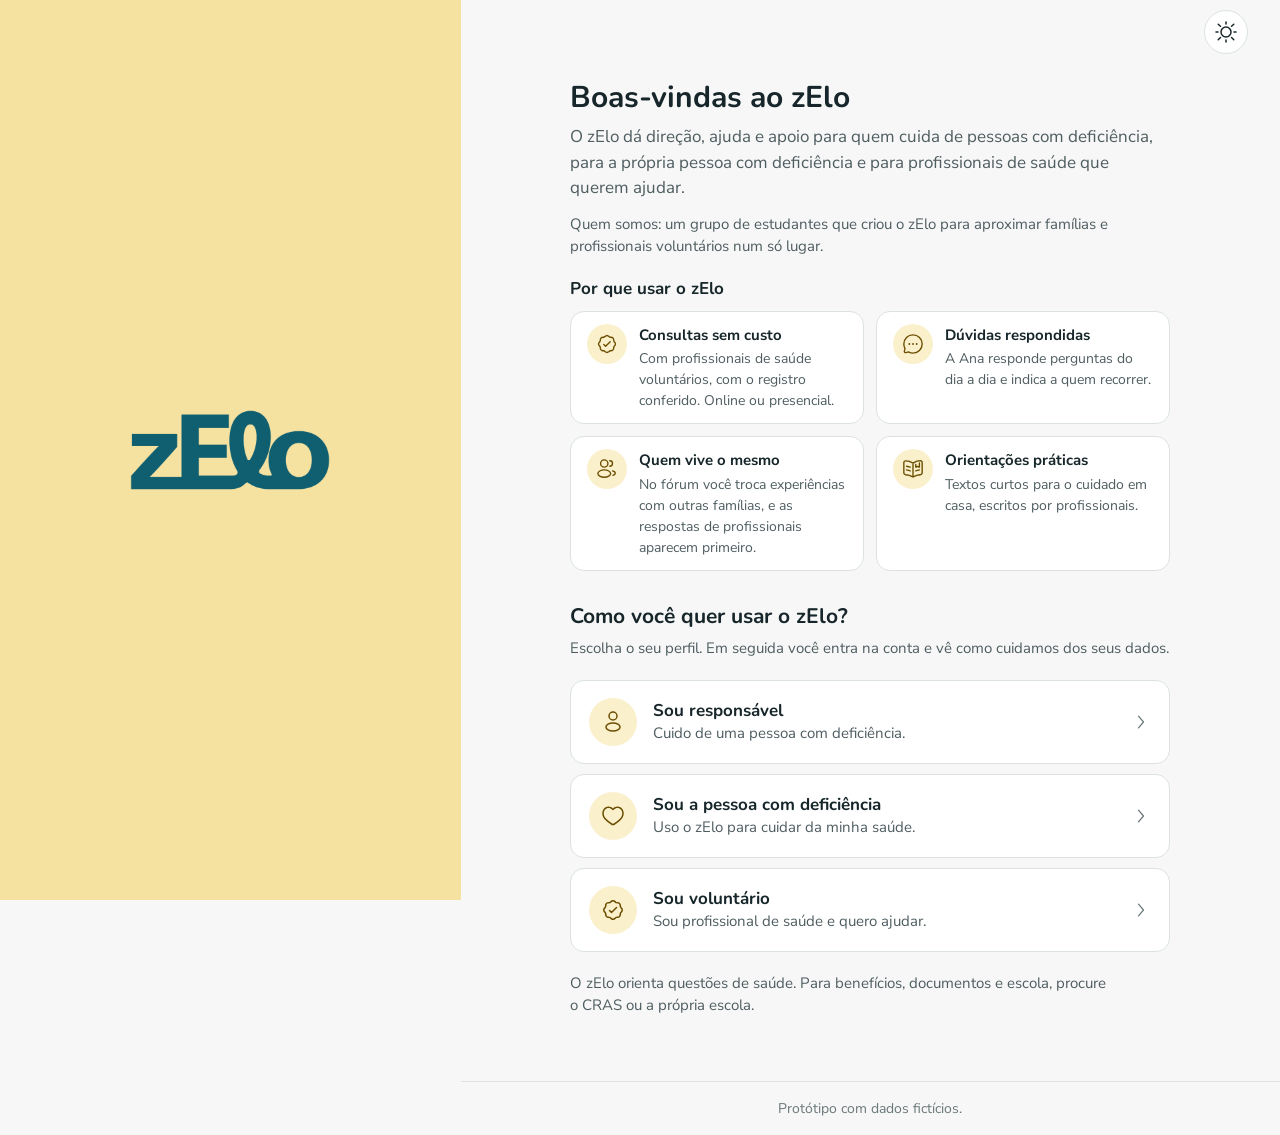
==== commit ee3f52a1: "Banco de dados com Supabase: contas, perfil, atendimentos e fórum - banco/esquema.sql com tabelas e " ====
--- a/prototipo/index.html
+++ b/prototipo/index.html
@@ -9,6 +9,8 @@
 </head>
 <body>
 <div id="raiz"></div>
+<script src="config.js"></script>
+<script src="supabase.js"></script>
 <script src="app.js"></script>
 </body>
 </html>
--- a/prototipo/tokens.css
+++ b/prototipo/tokens.css
@@ -1,4 +1,6 @@
-/* zElo · tokens do design system (visual da versão mobile). Único lugar com valores de cor, tipo, espaço e forma. */
+/* zElo · tokens do design system. Único lugar com valores de cor, tipo, espaço e forma.
+   Cada cor tem um papel. Os componentes usam só os papéis (fundo, superfície, texto, ação, selecionado,
+   destaque, alerta e status), nunca a cor direta. Cada tema dá um valor para cada papel. */
 
 /* Fontes hospedadas junto com o app (sem chamar o Google, para não expor o IP de quem usa
    e para funcionar sem rede). Nunito e Nunito Sans, licença SIL Open Font License 1.1. */
@@ -18,29 +20,26 @@
 }
 
 :root {
-  /* Paleta da marca */
+  /* Cores da marca (só servem de base para os papéis abaixo) */
   --manteiga: #F5E1A0;
-  --manteiga-hover: #EED98C;
-  --realce: #FAF0CC;
   --petroleo: #0F5F70;
   --petroleo-escuro: #0B4A58;
   --tinta: #17262A;
-  --creme: #FBF8F1;
-  --areia: #F1EEE6;
   --vermelho: #B3261E;
   --vermelho-hover: #96201A;
-  --verde: #2E7D4F;
-  --branco: #FFFFFF;
-
-  /* Tipografia */
+
+  /* Tipografia. Em rem para acompanhar o tamanho da letra escolhido no Perfil. */
   --fonte-titulo: "Nunito", "Nunito Sans", system-ui, -apple-system, "Segoe UI", sans-serif;
   --fonte: "Nunito Sans", system-ui, -apple-system, "Segoe UI", sans-serif;
-  --fs-display: 32px;
-  --fs-titulo: 28px;
-  --fs-secao: 20px;
-  --fs-item: 18px;
-  --fs-corpo: 16px;
-  --fs-apoio: 15px;
+  --fs-display: 1.875rem;
+  --fs-titulo: 1.625rem;
+  --fs-secao: 1.25rem;
+  --fs-item: 1.0625rem;
+  --fs-corpo: 1rem;
+  --fs-apoio: 0.9375rem;
+  --fs-pequeno: 0.875rem;
+  --fs-etiqueta: 0.8125rem;
+  --fs-numero: 2rem;
   --medida: 64ch;
 
   /* Espaço (base de 4px) */
@@ -56,147 +55,212 @@
   /* Forma */
   --raio-etiqueta: 6px;
   --raio-controle: 10px;
-  --raio-cartao: 16px;
+  --raio-cartao: 14px;
   --raio-balao: 16px;
-  --sombra: 0 1px 2px rgba(23, 38, 42, .05);
+  --sombra: 0 1px 2px rgba(23, 38, 42, .06);
+  --sombra-janela: 0 24px 64px rgba(23, 38, 42, .24);
+
+  /* Ícones: tamanhos fixos */
+  --ic-etiqueta: 16px;
+  --ic-botao: 20px;
+  --ic-topo: 24px;
 
   /* Layout */
-  --coluna: 272px;
+  --coluna: 256px;
+  --miolo: 880px;
+  --miolo-largo: 1120px;
   --alvo: 44px;
   --barra: 68px;
+  --topo: 64px;
 }
 
 @media (min-width: 900px) {
   :root {
-    --fs-display: 40px;
-    --fs-titulo: 32px;
-    --fs-secao: 22px;
-    --fs-item: 18px;
-    --fs-corpo: 17px;
+    --fs-display: 2.25rem;
+    --fs-titulo: 1.875rem;
+    --fs-secao: 1.3125rem;
+    --fs-item: 1.0625rem;
+    --fs-corpo: 1.0625rem;
   }
 }
 
-/* Tema claro (padrão) */
+/* Tamanho da letra (Perfil > Acessibilidade) */
+html[data-letra="grande"] { font-size: 112.5%; }
+html[data-letra="maior"] { font-size: 125%; }
+
+/* ---------- Tema claro (padrão) ---------- */
 :root, [data-theme="claro"] {
   color-scheme: light;
-  --bg: var(--creme);
-  --superficie: var(--branco);
-  --superficie-2: var(--areia);
-  --borda: #E2DBCB;
-  --borda-forte: #CFC7B6;
-  --texto: var(--tinta);
-  --texto-apoio: #4A5A5E;
-  --link: var(--petroleo);
-  --destaque-bg: var(--petroleo);
-  --destaque-fg: #FFFFFF;
-  --destaque-apoio: #CFE3E7;
-  --acao-bg: var(--manteiga);
-  --acao-fg: var(--tinta);
-  --acao-borda: var(--tinta);
-  --acao-hover: var(--manteiga-hover);
-  --sec-bg: var(--branco);
-  --sec-borda: var(--borda-forte);
-  --sec-hover: var(--areia);
-  --sel-bg: var(--realce);
-  --sel-borda: var(--petroleo);
-  --chip-bg: var(--branco);
-  --chip-ativo-bg: var(--petroleo);
-  --chip-ativo-fg: #FFFFFF;
-  --campo-bg: var(--branco);
-  --campo-borda: var(--borda-forte);
-  --campo-bloq-bg: var(--areia);
-  --erro: var(--vermelho);
-  --etiqueta-bg: var(--areia);
-  --etiqueta-fg: var(--tinta);
-  --etiqueta-forte-bg: #E3EEF0;
-  --etiqueta-forte-fg: var(--petroleo-escuro);
-  --alerta-info-bg: var(--realce);
-  --alerta-info-borda: #E9D48E;
-  --alerta-ok-bg: #E6F2EA;
-  --alerta-ok-borda: var(--verde);
-  --alerta-aviso-bg: var(--realce);
+  /* Fundo e superfícies: neutros */
+  --bg: #F6F7F6;
+  --superficie: #FFFFFF;
+  --superficie-2: #EEF1F1;
+  --borda: #DCE2E3;
+  --borda-forte: #B9C4C6;
+  --borda-largura: 1px;
+  /* Texto */
+  --texto: #17262A;
+  --texto-apoio: #4F5D61;
+  --texto-fraco: #6B787B;
+  /* Ação principal: petróleo */
+  --acao-bg: #0F5F70;
+  --acao-fg: #FFFFFF;
+  --acao-hover: #0B4A58;
+  --link: #0F5F70;
+  /* Botão de contorno */
+  --sec-bg: #FFFFFF;
+  --sec-fg: #0F5F70;
+  --sec-borda: #9FB3B8;
+  --sec-hover: #EEF4F5;
+  /* Selecionado: um só estilo em todo o app */
+  --sel-bg: #E3EFF1;
+  --sel-fg: #0B4A58;
+  --sel-borda: #0F5F70;
+  /* Destaque da marca: manteiga, com parcimônia */
+  --marca: #F5E1A0;
+  --marca-fg: #17262A;
+  --destaque-bg: #FBF3D6;
+  --destaque-borda: #E9D48E;
+  --logo: #0F5F70;
+  /* Navegação: o amarelo acolhedor da marca marca onde a pessoa está */
+  --nav-bg: #FDF8E8;
+  --nav-borda: #EFE3B8;
+  --nav-ativo-bg: #F5E1A0;
+  --nav-ativo-fg: #17262A;
+  --acolhe-bg: #FBF3D6;
+  --acolhe-borda: #EFDDA0;
+  --splash-bg: #F5E1A0;
+  --splash-logo: #0F5F70;
+  /* Ícones em círculo: tons suaves por tipo */
+  --ic-azul-bg: #E3EFF1;
+  --ic-azul-fg: #0B4A58;
+  --ic-amarelo-bg: #FBF0CC;
+  --ic-amarelo-fg: #6B4E00;
+  --ic-verde-bg: #E4F2E9;
+  --ic-verde-fg: #1F5C39;
+  --ic-vermelho-bg: #FBE7E5;
+  --ic-vermelho-fg: #8C1D17;
+  /* Campos */
+  --campo-bg: #FFFFFF;
+  --campo-borda: #B9C4C6;
+  --campo-bloq-bg: #EEF1F1;
+  /* Alerta e emergência */
+  --erro: #B3261E;
+  --emergencia: #B3261E;
+  --emergencia-hover: #96201A;
+  --emergencia-fg: #FFFFFF;
+  /* Status (só o ponto e o ícone são coloridos; a etiqueta é neutra) */
+  --st-verde: #2E7D4F;
+  --st-ambar: #B26A00;
+  --st-vermelho: #B3261E;
+  --st-azul: #0F5F70;
+  --st-cinza: #8A9497;
+  /* Avisos */
+  --alerta-info-bg: #EEF4F5;
+  --alerta-info-borda: #C7D8DC;
+  --alerta-ok-bg: #EAF4EE;
+  --alerta-ok-borda: #A9CDB6;
+  --alerta-aviso-bg: #FBF3D6;
   --alerta-aviso-borda: #E9D48E;
-  --balao-voce-bg: var(--manteiga);
-  --balao-voce-fg: var(--tinta);
-  --balao-ana-bg: var(--branco);
-  --balao-ana-borda: #E2DBCB;
-  --menu-ativo-bg: var(--manteiga);
-  --menu-ativo-fg: var(--tinta);
-  --menu-icone-ativo: var(--petroleo-escuro);
-  --hero-bg: var(--manteiga);
-  --hero-fg: var(--tinta);
-  --hero-bola-1: var(--realce);
-  --hero-bola-2: #EFD68A;
-  --rodape-fg: #5C676B;
-  --emergencia: var(--vermelho);
-  --emergencia-hover: var(--vermelho-hover);
-  --emergencia-fg: #FFFFFF;
-  --online: var(--verde);
-  --foco: var(--petroleo);
-  --borda-largura: 1.5px;
-}
-
-/* Tema escuro: petróleo profundo, textos em manteiga clara */
+  /* Chat */
+  --balao-voce-bg: #E3EFF1;
+  --balao-voce-fg: #17262A;
+  --balao-ana-bg: #FFFFFF;
+  --balao-ana-borda: #DCE2E3;
+  /* Contador e avatar */
+  --contador-bg: #EEF1F1;
+  --contador-fg: #17262A;
+  --contador-novo-bg: #0F5F70;
+  --contador-novo-fg: #FFFFFF;
+  --avatar-bg: #E3EFF1;
+  --avatar-fg: #0B4A58;
+  --esqueleto: #E6EAEA;
+  --veu: rgba(23, 38, 42, .45);
+  --foco: #0F5F70;
+  --rodape-fg: #6B787B;
+}
+
+/* ---------- Tema escuro: grafite neutro ---------- */
 [data-theme="escuro"] {
   color-scheme: dark;
-  --bg: #0A262D;
-  --superficie: #11343D;
-  --superficie-2: #174450;
-  --borda: #285866;
-  --borda-forte: #3B6E7B;
-  --texto: #F7EDCD;
-  --texto-apoio: #C9C0A2;
-  --link: var(--manteiga);
-  --destaque-bg: #0F5F70;
-  --destaque-fg: #FFFFFF;
-  --destaque-apoio: #CFE3E7;
-  --acao-bg: var(--manteiga);
-  --acao-fg: var(--tinta);
-  --acao-borda: var(--manteiga);
-  --acao-hover: #FFF0BF;
+  --bg: #111618;
+  --superficie: #191F22;
+  --superficie-2: #222A2E;
+  --borda: #2F393D;
+  --borda-forte: #4A575C;
+  --texto: #ECEFEE;
+  --texto-apoio: #A7B2B5;
+  --texto-fraco: #8B979A;
+  --acao-bg: #7CC4D2;
+  --acao-fg: #0A2329;
+  --acao-hover: #9AD3DE;
+  --link: #7CC4D2;
   --sec-bg: transparent;
-  --sec-borda: #4F8290;
-  --sec-hover: #174450;
-  --sel-bg: #1D4F5C;
-  --sel-borda: var(--manteiga);
-  --chip-bg: transparent;
-  --chip-ativo-bg: var(--manteiga);
-  --chip-ativo-fg: var(--tinta);
-  --campo-bg: #0D2E36;
-  --campo-borda: #4F8290;
-  --campo-bloq-bg: #174450;
-  --erro: #FF9C8F;
-  --etiqueta-bg: #174450;
-  --etiqueta-fg: #F7EDCD;
-  --etiqueta-forte-bg: var(--manteiga);
-  --etiqueta-forte-fg: var(--tinta);
-  --alerta-info-bg: #174450;
-  --alerta-info-borda: #4F8290;
-  --alerta-ok-bg: #173F2B;
-  --alerta-ok-borda: #6CC08F;
-  --alerta-aviso-bg: #3A3418;
-  --alerta-aviso-borda: #C9B266;
-  --balao-voce-bg: var(--manteiga);
-  --balao-voce-fg: var(--tinta);
-  --balao-ana-bg: #174450;
-  --balao-ana-borda: #285866;
-  --menu-ativo-bg: var(--manteiga);
-  --menu-ativo-fg: var(--tinta);
-  --menu-icone-ativo: var(--tinta);
-  --hero-bg: #11343D;
-  --hero-fg: #F7EDCD;
-  --hero-bola-1: #174450;
-  --hero-bola-2: #0F5F70;
-  --rodape-fg: #C9C0A2;
-  /* No escuro o vermelho fica claro com texto escuro: contraste de 9:1 e o botão se destaca do fundo */
+  --sec-fg: #7CC4D2;
+  --sec-borda: #4F7C86;
+  --sec-hover: #1C2B30;
+  --sel-bg: #17343B;
+  --sel-fg: #DDF1F5;
+  --sel-borda: #7CC4D2;
+  --marca: #F5E1A0;
+  --marca-fg: #17262A;
+  --destaque-bg: #2B2818;
+  --destaque-borda: #8F7E45;
+  --logo: #F5E1A0;
+  --nav-bg: #161B1D;
+  --nav-borda: #2F393D;
+  --nav-ativo-bg: #F5E1A0;
+  --nav-ativo-fg: #17262A;
+  --acolhe-bg: #2B2818;
+  --acolhe-borda: #5E5332;
+  --splash-bg: #F5E1A0;
+  --splash-logo: #0F5F70;
+  --ic-azul-bg: #17343B;
+  --ic-azul-fg: #A9DDE7;
+  --ic-amarelo-bg: #3A3420;
+  --ic-amarelo-fg: #F5E1A0;
+  --ic-verde-bg: #183326;
+  --ic-verde-fg: #9AD7B2;
+  --ic-vermelho-bg: #3A1F1C;
+  --ic-vermelho-fg: #FFB4AA;
+  --campo-bg: #151B1E;
+  --campo-borda: #4A575C;
+  --campo-bloq-bg: #222A2E;
+  --erro: #FF8A7D;
+  /* No escuro o vermelho fica claro com texto escuro: contraste de 9:1 */
   --emergencia: #FF8A7D;
   --emergencia-hover: #FFA397;
   --emergencia-fg: #2B0B07;
-  --online: #6CC08F;
-  --foco: var(--manteiga);
-}
-
-/* Alto contraste: preto no branco, bordas grossas, nada de cores suaves */
+  --st-verde: #6CC08F;
+  --st-ambar: #E7B04B;
+  --st-vermelho: #FF8A7D;
+  --st-azul: #7CC4D2;
+  --st-cinza: #8E9A9D;
+  --alerta-info-bg: #17262B;
+  --alerta-info-borda: #2F4B52;
+  --alerta-ok-bg: #16281E;
+  --alerta-ok-borda: #2F5A40;
+  --alerta-aviso-bg: #2B2818;
+  --alerta-aviso-borda: #6B5F35;
+  --balao-voce-bg: #17343B;
+  --balao-voce-fg: #ECEFEE;
+  --balao-ana-bg: #191F22;
+  --balao-ana-borda: #2F393D;
+  --contador-bg: #2A3236;
+  --contador-fg: #ECEFEE;
+  --contador-novo-bg: #7CC4D2;
+  --contador-novo-fg: #0A2329;
+  --avatar-bg: #17343B;
+  --avatar-fg: #DDF1F5;
+  --esqueleto: #232B2F;
+  --veu: rgba(0, 0, 0, .6);
+  --foco: #F5E1A0;
+  --rodape-fg: #8B979A;
+  --sombra: none;
+  --sombra-janela: 0 24px 64px rgba(0, 0, 0, .5);
+}
+
+/* ---------- Alto contraste: preto no branco, bordas grossas ---------- */
 [data-theme="alto-contraste"] {
   color-scheme: light;
   --bg: #FFFFFF;
@@ -204,32 +268,54 @@
   --superficie-2: #FFFFFF;
   --borda: #000000;
   --borda-forte: #000000;
+  --borda-largura: 2.5px;
   --texto: #000000;
   --texto-apoio: #1A1A1A;
-  --link: #00323D;
-  --destaque-bg: #000000;
-  --destaque-fg: #FFFFFF;
-  --destaque-apoio: #FFFFFF;
+  --texto-fraco: #1A1A1A;
   --acao-bg: #000000;
   --acao-fg: #FFFFFF;
-  --acao-borda: #000000;
   --acao-hover: #2B2B2B;
+  --link: #00323D;
   --sec-bg: #FFFFFF;
+  --sec-fg: #000000;
   --sec-borda: #000000;
   --sec-hover: #FFF3B0;
   --sel-bg: #FFF3B0;
+  --sel-fg: #000000;
   --sel-borda: #000000;
-  --chip-bg: #FFFFFF;
-  --chip-ativo-bg: #000000;
-  --chip-ativo-fg: #FFFFFF;
+  --marca: #FFF3B0;
+  --marca-fg: #000000;
+  --destaque-bg: #FFF3B0;
+  --destaque-borda: #000000;
+  --logo: #000000;
+  --nav-bg: #FFFFFF;
+  --nav-borda: #000000;
+  --nav-ativo-bg: #FFF3B0;
+  --nav-ativo-fg: #000000;
+  --acolhe-bg: #FFF3B0;
+  --acolhe-borda: #000000;
+  --splash-bg: #FFF3B0;
+  --splash-logo: #000000;
+  --ic-azul-bg: #FFFFFF;
+  --ic-azul-fg: #000000;
+  --ic-amarelo-bg: #FFF3B0;
+  --ic-amarelo-fg: #000000;
+  --ic-verde-bg: #FFFFFF;
+  --ic-verde-fg: #00602A;
+  --ic-vermelho-bg: #FFFFFF;
+  --ic-vermelho-fg: #A30000;
   --campo-bg: #FFFFFF;
   --campo-borda: #000000;
   --campo-bloq-bg: #E6E6E6;
   --erro: #A30000;
-  --etiqueta-bg: #FFFFFF;
-  --etiqueta-fg: #000000;
-  --etiqueta-forte-bg: #000000;
-  --etiqueta-forte-fg: #FFFFFF;
+  --emergencia: #A30000;
+  --emergencia-hover: #7A0000;
+  --emergencia-fg: #FFFFFF;
+  --st-verde: #00602A;
+  --st-ambar: #7A4A00;
+  --st-vermelho: #A30000;
+  --st-azul: #00323D;
+  --st-cinza: #3D3D3D;
   --alerta-info-bg: #FFFFFF;
   --alerta-info-borda: #000000;
   --alerta-ok-bg: #FFFFFF;
@@ -240,17 +326,15 @@
   --balao-voce-fg: #000000;
   --balao-ana-bg: #FFFFFF;
   --balao-ana-borda: #000000;
-  --menu-ativo-bg: #000000;
-  --menu-ativo-fg: #FFFFFF;
-  --menu-icone-ativo: #FFFFFF;
-  --hero-bg: #FFFFFF;
-  --hero-fg: #000000;
-  --hero-bola-1: #FFFFFF;
-  --hero-bola-2: #FFFFFF;
+  --contador-bg: #FFFFFF;
+  --contador-fg: #000000;
+  --contador-novo-bg: #000000;
+  --contador-novo-fg: #FFFFFF;
+  --avatar-bg: #000000;
+  --avatar-fg: #FFFFFF;
+  --esqueleto: #D9D9D9;
+  --veu: rgba(0, 0, 0, .7);
+  --foco: #000000;
   --rodape-fg: #000000;
-  --emergencia: #A30000;
-  --emergencia-hover: #7A0000;
-  --online: #00602A;
-  --foco: #000000;
-  --borda-largura: 2.5px;
-}
+  --sombra: none;
+}
--- a/prototipo/app.css
+++ b/prototipo/app.css
@@ -1,7 +1,10 @@
-/* zElo · layout e componentes (visual da versão mobile, responsivo para celular e notebook). Só consome variáveis de tokens.css. */
+/* zElo · layout e componentes. Só usa os papéis de cor de tokens.css (nunca a cor direta).
+   Celular primeiro; a partir de 900px entra a coluna fixa do menu. O conteúdo fica numa coluna
+   central com largura máxima. */
 
 *, *::before, *::after { box-sizing: border-box; }
 html { -webkit-text-size-adjust: 100%; }
+html.com-janela { overflow: hidden; }
 body {
   margin: 0; background: var(--bg); color: var(--texto);
   font-family: var(--fonte); font-size: var(--fs-corpo); line-height: 1.5;
@@ -12,7 +15,7 @@
 button, input, select, textarea { font: inherit; color: inherit; }
 button { cursor: pointer; }
 img { max-width: 100%; }
-::selection { background: var(--manteiga); color: var(--tinta); }
+::selection { background: var(--marca); color: var(--marca-fg); }
 
 /* Foco visível, nunca removido */
 :focus { outline: none; }
@@ -22,591 +25,981 @@
 .so-leitor { position: absolute; width: 1px; height: 1px; margin: -1px; padding: 0; overflow: hidden; clip: rect(0 0 0 0); white-space: nowrap; border: 0; }
 .pular {
   position: absolute; left: 16px; top: -80px; z-index: 60;
-  background: var(--acao-bg); color: var(--acao-fg); border: 2px solid var(--acao-borda);
-  padding: 10px 18px; border-radius: var(--raio-controle); font-weight: 600; text-decoration: none;
+  background: var(--acao-bg); color: var(--acao-fg);
+  padding: 10px 18px; border-radius: var(--raio-controle); font-weight: 700; text-decoration: none;
 }
 .pular:focus { top: 12px; }
 .ic { flex: none; display: inline-block; vertical-align: middle; }
+
+/* Logo em uma cor só: a forma vem da máscara e a cor da variável --logo */
+/* A máscara é logo-mascara.png embutida aqui, para funcionar também abrindo o arquivo direto (file://). */
+.logo {
+  --logo-mascara: url("[data-uri]");
+  display: block; aspect-ratio: 600 / 239; width: 120px; background: var(--logo);
+  -webkit-mask: var(--logo-mascara) center / contain no-repeat; mask: var(--logo-mascara) center / contain no-repeat;
+}
+@media (forced-colors: active) { .logo { forced-color-adjust: none; background: CanvasText; } }
 
 /* ---------- Estrutura (celular primeiro) ---------- */
 .app { min-height: 100vh; }
 .coluna { display: none; }
 .conteudo { display: flex; flex-direction: column; min-height: 100vh; min-width: 0; }
 .topo {
-  position: sticky; top: 0; z-index: 30; display: flex; align-items: center; justify-content: space-between;
-  gap: var(--space-3); height: 60px; padding: 0 16px; background: var(--bg); border-bottom: 1px solid var(--borda);
-}
-.topo-logo { background: none; border: 0; padding: 0; line-height: 0; border-radius: 8px; }
-.topo-logo img { height: 34px; width: auto; display: block; }
+  position: sticky; top: 0; z-index: 30; display: flex; align-items: center; gap: var(--space-3);
+  height: var(--topo); padding: 0 var(--space-4); background: var(--bg); border-bottom: var(--borda-largura) solid var(--borda);
+}
+.topo-logo { flex: none; background: none; border: 0; padding: 4px; border-radius: 8px; }
+.topo-logo .logo { width: 84px; }
+.app--menu .topo-logo { display: none; }
+.topo-titulo { flex: 1; min-width: 0; display: flex; align-items: center; gap: var(--space-2); }
+.topo-nome {
+  font-family: var(--fonte-titulo); font-weight: 700; font-size: var(--fs-item); line-height: 1.2;
+  white-space: nowrap; overflow: hidden; text-overflow: ellipsis;
+}
+.topo-nome--sub { color: var(--texto-apoio); font-weight: 600; }
+.topo-voltar {
+  flex: none; display: inline-flex; align-items: center; gap: 2px; min-height: var(--alvo); padding: 0 10px 0 4px; margin-left: -4px;
+  background: none; border: 0; border-radius: var(--raio-controle); color: var(--link); font-weight: 700; font-size: var(--fs-apoio);
+}
+.topo-voltar:hover { background: var(--sec-hover); }
+.topo-voltar + .topo-nome--sub::before { content: "/"; margin-right: var(--space-2); color: var(--borda-forte); font-weight: 400; }
+.topo-acoes { margin-left: auto; display: flex; align-items: center; gap: var(--space-2); }
+.app--entrada .topo-acoes { margin-left: auto; }
+.topo-botao, .topo-avatar {
+  position: relative; flex: none; width: var(--alvo); height: var(--alvo); border-radius: 50%;
+  display: inline-flex; align-items: center; justify-content: center;
+}
+.topo-botao { background: var(--superficie); color: var(--texto); border: var(--borda-largura) solid var(--borda); }
+.topo-botao:hover { background: var(--superficie-2); }
+.topo-botao[aria-current="page"], .topo-botao[aria-expanded="true"] { background: var(--sel-bg); color: var(--sel-fg); border-color: var(--sel-borda); }
 .topo-avatar {
-  width: 42px; height: 42px; border-radius: 50%; border: 0; display: inline-flex; align-items: center; justify-content: center;
-  background: var(--petroleo); color: #fff; font-family: var(--fonte-titulo); font-weight: 600; font-size: 15px;
-}
-.topo-avatar[aria-current="page"] { box-shadow: 0 0 0 3px var(--manteiga); }
-[data-theme="alto-contraste"] .topo-avatar { background: #000; }
-main { flex: 1; width: 100%; padding: 24px 16px 40px; }
+  border: 0; background: var(--avatar-bg); color: var(--avatar-fg);
+  font-family: var(--fonte-titulo); font-weight: 700; font-size: var(--fs-pequeno);
+}
+.topo-avatar[aria-current="page"] { box-shadow: 0 0 0 2px var(--bg), 0 0 0 4px var(--sel-borda); }
+
+/* Atalho de tema */
+.tema-menu { position: relative; }
+.tema-pop {
+  position: absolute; right: 0; top: calc(100% + 8px); z-index: 50; min-width: 232px; padding: var(--space-2);
+  background: var(--superficie); border: var(--borda-largura) solid var(--borda); border-radius: var(--raio-cartao); box-shadow: var(--sombra-janela);
+}
+.tema-pop-titulo { padding: 4px 10px 6px; font-size: var(--fs-etiqueta); font-weight: 700; color: var(--texto-apoio); }
+.tema-op {
+  width: 100%; display: flex; align-items: center; gap: 10px; min-height: var(--alvo); padding: 0 10px;
+  background: none; border: var(--borda-largura) solid transparent; border-radius: var(--raio-controle);
+  color: var(--texto); font-weight: 600; text-align: left;
+}
+.tema-op:hover { background: var(--superficie-2); }
+.tema-op .ic:last-child:not(:first-child) { margin-left: auto; }
+
+main { flex: 1; width: 100%; padding: var(--space-5) var(--space-4) var(--space-7); }
+main > * { max-width: var(--miolo); margin-inline: auto; }
+main > .entra--larga { max-width: var(--miolo-largo); }
 .app--menu main { padding-bottom: calc(var(--barra) + 96px); }
 main:focus { outline: none; }
 .rodape {
-  display: flex; flex-wrap: wrap; justify-content: space-between; gap: var(--space-2) var(--space-5);
-  padding: var(--space-4) 16px; border-top: 1px solid var(--borda); color: var(--rodape-fg); font-size: 14px; line-height: 1.5;
+  padding: var(--space-4); border-top: var(--borda-largura) solid var(--borda);
+  color: var(--rodape-fg); font-size: var(--fs-pequeno); text-align: center;
 }
 .app--menu .rodape { padding-bottom: calc(var(--barra) + 16px); }
 
 /* Barra de navegação de baixo (celular) */
 .barra-baixo {
   position: fixed; left: 0; right: 0; bottom: 0; z-index: 40; background: var(--superficie);
-  border-top: 1px solid var(--borda); padding: 8px 4px calc(6px + env(safe-area-inset-bottom));
+  border-top: var(--borda-largura) solid var(--borda); padding: 6px 2px calc(6px + env(safe-area-inset-bottom));
 }
 .barra-baixo ul { display: grid; grid-template-columns: repeat(5, 1fr); gap: 2px; }
 .aba-baixo {
-  width: 100%; display: flex; flex-direction: column; align-items: center; gap: 2px; padding: 4px 0;
-  background: none; border: 0; color: var(--texto-apoio); font-size: 14px; font-weight: 600; border-radius: 12px; min-height: 54px;
-}
-.aba-baixo .menu-icone { position: relative; display: inline-flex; align-items: center; justify-content: center; width: 56px; height: 32px; border-radius: 10px; }
-.aba-baixo[aria-current="page"] { color: var(--texto); font-weight: 600; }
-.aba-baixo[aria-current="page"] .menu-icone { background: var(--menu-ativo-bg); color: var(--menu-icone-ativo); }
-.aba-baixo .contador { position: absolute; top: -4px; right: 6px; }
+  width: 100%; display: flex; flex-direction: column; align-items: center; gap: 2px; padding: 2px 0;
+  background: none; border: 0; color: var(--texto-apoio); font-size: var(--fs-etiqueta); font-weight: 600; min-height: 54px;
+}
+.aba-baixo .menu-icone { position: relative; display: inline-flex; align-items: center; justify-content: center; width: 52px; height: 30px; border-radius: 15px; }
+.aba-baixo .menu-rotulo { max-width: 100%; overflow: hidden; text-overflow: ellipsis; white-space: nowrap; padding: 0 2px; }
+.aba-baixo[aria-current="page"] { color: var(--texto); font-weight: 700; }
+.aba-baixo[aria-current="page"] .menu-icone { background: var(--nav-ativo-bg); color: var(--nav-ativo-fg); }
+[data-theme="alto-contraste"] .aba-baixo[aria-current="page"] .menu-icone { outline: 2px solid var(--sel-borda); }
 .ajuda-flutuante {
-  position: fixed; right: 16px; bottom: calc(var(--barra) + 16px + env(safe-area-inset-bottom)); z-index: 41;
-  display: inline-flex; align-items: center; gap: 8px; padding: 0 16px; height: 48px; border-radius: 12px;
-  background: var(--emergencia); color: var(--emergencia-fg); border: 0; font-family: var(--fonte-titulo); font-weight: 600; font-size: 15px;
-  box-shadow: 0 8px 24px rgba(23, 38, 42, .16);
+  position: fixed; right: 16px; bottom: calc(var(--barra) + 12px + env(safe-area-inset-bottom)); z-index: 41;
+  display: inline-flex; align-items: center; gap: 8px; padding: 0 16px; height: 48px; border-radius: 24px;
+  background: var(--emergencia); color: var(--emergencia-fg); border: 0; font-family: var(--fonte-titulo); font-weight: 700; font-size: var(--fs-apoio);
+  box-shadow: var(--sombra-janela);
 }
 .ajuda-flutuante:hover { background: var(--emergencia-hover); }
+
+/* Contadores: neutros; os de novidade (chat, fórum, sino) usam a cor de ação */
 .contador {
-  display: inline-flex; align-items: center; justify-content: center; min-width: 20px; height: 20px; padding: 0 6px;
-  border-radius: 10px; background: var(--petroleo); color: #fff; font-size: 13px; font-weight: 600; line-height: 1;
-  box-shadow: 0 0 0 2px var(--superficie);
-}
-[data-theme="escuro"] .contador { background: var(--manteiga); color: var(--tinta); }
-[data-theme="alto-contraste"] .contador { background: #000; }
+  display: inline-flex; align-items: center; justify-content: center; min-width: 22px; height: 22px; padding: 0 7px;
+  border-radius: 11px; background: var(--contador-bg); color: var(--contador-fg);
+  font-size: var(--fs-etiqueta); font-weight: 700; line-height: 1; font-variant-numeric: tabular-nums;
+}
+.contador--novo { background: var(--contador-novo-bg); color: var(--contador-novo-fg); }
+.contador--bolha { position: absolute; top: -6px; right: -6px; min-width: 20px; height: 20px; padding: 0 5px; font-size: 12px; box-shadow: 0 0 0 2px var(--superficie); }
+.aba-baixo .contador--bolha { top: -4px; right: 4px; }
+[data-theme="alto-contraste"] .contador { border: 1.5px solid var(--borda); }
 
 /* ---------- Notebook / desktop ---------- */
 @media (min-width: 900px) {
   .app { display: grid; grid-template-columns: var(--coluna) minmax(0, 1fr); }
-  .topo, .barra-baixo, .ajuda-flutuante { display: none; }
+  .barra-baixo, .ajuda-flutuante { display: none; }
+  .topo { padding: 0 var(--space-6); }
+  .topo-logo { display: none; }
   .coluna {
     display: flex; flex-direction: column; position: sticky; top: 0; height: 100vh; overflow-y: auto;
-    background: var(--superficie); border-right: 1px solid var(--borda); padding: 24px 16px 16px;
+    background: var(--nav-bg); border-right: var(--borda-largura) solid var(--nav-borda); padding: var(--space-5) var(--space-4) var(--space-4);
   }
-  .logo-link { display: block; background: none; border: 0; padding: 0 8px; margin-bottom: 24px; line-height: 0; border-radius: 10px; text-align: left; }
-  .logo-link img { width: 150px; height: auto; }
-  .menu { display: flex; flex-direction: column; gap: 4px; }
+  .logo-link { display: block; align-self: flex-start; background: none; border: 0; padding: 6px 8px; margin-bottom: var(--space-5); border-radius: 10px; }
+  .logo-link .logo { width: 112px; }
+  .menu { display: flex; flex-direction: column; gap: 2px; }
   .menu-item {
-    width: 100%; display: flex; align-items: center; gap: 12px; min-height: 48px; padding: 0 12px;
-    background: none; border: 0; border-radius: 14px; color: var(--texto); font-weight: 600; font-size: 16px; text-align: left;
+    width: 100%; display: flex; align-items: center; gap: 12px; min-height: 46px; padding: 0 12px;
+    background: none; border: var(--borda-largura) solid transparent; border-radius: var(--raio-controle);
+    color: var(--texto-apoio); font-weight: 600; font-size: var(--fs-apoio); text-align: left;
   }
-  .menu-item .menu-icone { position: relative; display: inline-flex; color: var(--texto-apoio); }
-  .menu-item .contador { position: absolute; top: -8px; right: -10px; }
-  .menu-item:hover { background: var(--superficie-2); }
-  .menu-item[aria-current="page"] { background: var(--menu-ativo-bg); color: var(--menu-ativo-fg); font-weight: 600; }
-  .menu-item[aria-current="page"] .menu-icone { color: var(--menu-icone-ativo); }
-  .coluna-ajuda { margin-top: auto; padding-top: 16px; }
+  .menu-item .menu-icone { display: inline-flex; }
+  .menu-item .menu-rotulo { flex: 1; }
+  .menu-item:hover { background: var(--superficie-2); color: var(--texto); }
+  .coluna-fim { margin-top: auto; padding-top: var(--space-4); display: grid; gap: var(--space-3); border-top: var(--borda-largura) solid var(--nav-borda); }
+  .menu-item--sair:hover { color: var(--texto); }
   .btn-emergencia {
-    width: 100%; display: flex; align-items: center; justify-content: center; gap: 10px; min-height: 52px; padding: 0 16px;
-    border: 0; border-radius: 8px; background: var(--emergencia); color: var(--emergencia-fg);
-    font-family: var(--fonte-titulo); font-weight: 600; font-size: 16px;
+    width: 100%; display: flex; align-items: center; justify-content: center; gap: 10px; min-height: 48px; padding: 0 16px;
+    border: 0; border-radius: var(--raio-controle); background: var(--emergencia); color: var(--emergencia-fg);
+    font-family: var(--fonte-titulo); font-weight: 700; font-size: var(--fs-apoio);
   }
   .btn-emergencia:hover { background: var(--emergencia-hover); }
-  .btn-emergencia[aria-current="page"] { box-shadow: inset 0 0 0 3px currentColor; }
-  /* Telas de entrada: coluna vira o "herói" amarelo da versão mobile */
-  .app--entrada .coluna {
-    background: var(--hero-bg); color: var(--hero-fg); border-right: 0; position: sticky; overflow: hidden; padding: 40px 32px;
-    justify-content: center;
-  }
-  .app--entrada { grid-template-columns: minmax(300px, 38%) minmax(0, 1fr); }
-  .app--entrada .coluna::before, .app--entrada .coluna::after { content: ""; position: absolute; border-radius: 50%; }
-  .app--entrada .coluna::before { width: 300px; height: 300px; background: var(--hero-bola-1); top: -90px; right: -90px; }
-  .app--entrada .coluna::after { width: 190px; height: 190px; background: var(--hero-bola-2); bottom: -60px; left: -50px; }
-  .app--entrada .logo-link { position: relative; z-index: 1; margin: 0 auto 18px; padding: 0; }
-  .app--entrada .logo-link img { width: min(280px, 80%); margin: 0 auto; display: block; }
-  .coluna-fim { position: relative; z-index: 1; text-align: center; font-family: var(--fonte-titulo); font-weight: 600; font-size: 28px; line-height: 1.25; }
-  main { padding: 48px 56px 64px; max-width: 920px; }
-  .app--menu main { padding-bottom: 64px; }
-  .app--entrada main { max-width: 640px; padding-top: 56px; }
-  .rodape, .app--menu .rodape { padding: 16px 56px; }
+  .btn-emergencia[aria-current="page"] { box-shadow: 0 0 0 2px var(--superficie), 0 0 0 4px var(--emergencia); }
+  /* Telas de entrada: painel neutro com a logo, sem enfeites */
+  .app--entrada { grid-template-columns: minmax(300px, 36%) minmax(0, 1fr); }
+  .app--entrada .coluna { justify-content: center; align-items: center; padding: var(--space-7); background: var(--splash-bg); border-right: 0; }
+  .app--entrada .coluna .logo { background: var(--splash-logo); }
+  .app--entrada .logo-link { align-self: center; margin: 0; }
+  .app--entrada .logo-link .logo { width: min(260px, 70%); min-width: 200px; }
+  .app--entrada .topo { border-bottom: 0; background: transparent; }
+  main { padding: var(--space-6) var(--space-5) var(--space-8); }
+  .app--menu main { padding-bottom: var(--space-8); }
+  .app--entrada main { padding-top: var(--space-4); }
+  .app--entrada main > * { max-width: 600px; }
+  .app--menu .rodape { padding-bottom: var(--space-4); }
 }
 
 /* ---------- Tipografia ---------- */
 h1, h2, h3, .display { font-family: var(--fonte-titulo); color: var(--texto); }
-h1 { font-size: var(--fs-titulo); line-height: 1.15; font-weight: 600; letter-spacing: 0; text-wrap: balance; }
+h1 { font-size: var(--fs-titulo); line-height: 1.2; font-weight: 700; text-wrap: balance; }
 h1:focus { outline: none; }
-.display { font-size: var(--fs-display); line-height: 1.1; font-weight: 600; letter-spacing: 0; }
-@media (min-width: 900px) { .display { letter-spacing: -0.02em; } }
-h2 { font-size: var(--fs-secao); line-height: 1.25; font-weight: 600; }
-h3 { font-size: var(--fs-item); line-height: 1.3; font-weight: 600; }
-.h-pequeno { font-size: 17px; margin-bottom: var(--space-3); }
-.lead { font-size: var(--fs-corpo); color: var(--texto-apoio); line-height: 1.5; max-width: 54ch; margin-top: var(--space-2); text-wrap: pretty; }
+.display { font-size: var(--fs-display); line-height: 1.1; font-weight: 700; }
+h2 { font-size: var(--fs-secao); line-height: 1.25; font-weight: 700; }
+h3 { font-size: var(--fs-item); line-height: 1.3; font-weight: 700; }
+.h-pequeno { font-size: var(--fs-item); margin-bottom: var(--space-3); }
+.lead { font-size: var(--fs-corpo); color: var(--texto-apoio); line-height: 1.5; max-width: 60ch; margin-top: var(--space-2); text-wrap: pretty; }
 .medida { max-width: var(--medida); }
 .apoio { font-size: var(--fs-apoio); color: var(--texto-apoio); line-height: 1.5; }
 p + p { margin-top: var(--space-3); }
-a, .link { color: var(--link); font-weight: 600; text-decoration: underline; text-underline-offset: 3px; text-decoration-thickness: 1.5px; }
+a, .link { color: var(--link); font-weight: 700; text-decoration: underline; text-underline-offset: 3px; text-decoration-thickness: 1.5px; }
 .link { background: none; border: 0; padding: 0; text-align: left; font-size: inherit; }
 .link--perigo { color: var(--erro); }
 .link-voltar {
-  display: inline-flex; align-items: center; justify-content: center; width: 44px; height: 44px; margin-bottom: var(--space-4);
-  border-radius: 50%; background: var(--superficie); border: 1px solid var(--borda); color: var(--texto); font-size: 0;
-}
-.link-voltar .ic { width: 22px; height: 22px; }
-.link-voltar:hover { background: var(--superficie-2); }
-.sobretitulo { font-family: var(--fonte-titulo); font-weight: 600; font-size: 14px; margin-bottom: var(--space-2); }
-.sobretitulo--perigo { color: var(--erro); }
-.passo { font-weight: 600; font-size: 14px; color: var(--texto-apoio); margin-bottom: var(--space-2); }
+  display: inline-flex; align-items: center; gap: 4px; min-height: var(--alvo); padding: 0 12px 0 6px; margin: 0 0 var(--space-3) -6px;
+  background: none; border: 0; border-radius: var(--raio-controle); color: var(--link); font-weight: 700; font-size: var(--fs-apoio);
+}
+.link-voltar:hover { background: var(--sec-hover); }
+.passo { font-weight: 700; font-size: var(--fs-pequeno); color: var(--texto-apoio); margin-bottom: var(--space-2); }
 .cabeca { margin-bottom: var(--space-6); }
 .cabeca-linha { display: flex; justify-content: space-between; align-items: flex-end; gap: var(--space-4); flex-wrap: wrap; }
 .secao { margin-top: var(--space-7); }
 .secao > h2 { margin-bottom: var(--space-3); }
 .secao-sub { margin-top: calc(var(--space-2) * -1); margin-bottom: var(--space-4); color: var(--texto-apoio); font-size: var(--fs-apoio); max-width: var(--medida); }
-.leitura { background: var(--superficie); border: 1px solid var(--borda); padding: var(--space-5); border-radius: var(--raio-cartao); }
+.secao-titulo-peq { margin-top: var(--space-6); }
+.secao-topo { display: flex; align-items: flex-end; justify-content: space-between; gap: var(--space-2) var(--space-4); flex-wrap: wrap; margin-bottom: var(--space-4); }
+.secao-topo h2 + .apoio { margin-top: 2px; }
+.secao-atalho { flex: none; font-size: var(--fs-apoio); padding: 10px 0; }
+.leitura { background: var(--superficie); border: var(--borda-largura) solid var(--borda); padding: var(--space-5); border-radius: var(--raio-cartao); }
 
 /* Progresso do diagnóstico */
 .progresso { display: flex; gap: 8px; margin-bottom: var(--space-3); max-width: 520px; }
 .progresso span { flex: 1; height: 4px; border-radius: 2px; background: var(--borda); }
-.progresso span.feito { background: var(--petroleo); }
-[data-theme="escuro"] .progresso span.feito { background: var(--manteiga); }
-[data-theme="alto-contraste"] .progresso span { border: 1px solid #000; background: #fff; }
-[data-theme="alto-contraste"] .progresso span.feito { background: #000; }
-.selo-tempo {
-  display: inline-flex; align-items: center; gap: 8px; margin: 4px 0 var(--space-3); padding: 4px 8px; border-radius: 6px;
-  background: var(--realce); color: var(--tinta); font-size: 14px; font-weight: 600;
-}
-[data-theme="escuro"] .selo-tempo { background: var(--superficie-2); color: var(--texto); }
-[data-theme="alto-contraste"] .selo-tempo { background: #fff; border: 2px solid #000; }
-
-/* ---------- Botões ---------- */
+.progresso span.feito { background: var(--acao-bg); }
+[data-theme="alto-contraste"] .progresso span { border: 1px solid var(--borda); background: var(--superficie); height: 6px; }
+[data-theme="alto-contraste"] .progresso span.feito { background: var(--acao-bg); }
+
+/* ---------- Botões: um cheio por tela, o resto de contorno ---------- */
 .btn {
   display: inline-flex; align-items: center; justify-content: center; gap: var(--space-2);
-  min-height: 52px; padding: 0 var(--space-6); border-radius: var(--raio-controle);
-  border: 2px solid var(--acao-borda); background: var(--acao-bg); color: var(--acao-fg);
-  font-family: var(--fonte-titulo); font-weight: 600; font-size: 16px; line-height: 1.2; text-decoration: none; white-space: nowrap;
+  min-height: 50px; padding: 0 var(--space-5); border-radius: var(--raio-controle);
+  border: var(--borda-largura) solid var(--acao-bg); background: var(--acao-bg); color: var(--acao-fg);
+  font-family: var(--fonte-titulo); font-weight: 700; font-size: var(--fs-corpo); line-height: 1.2; text-decoration: none; white-space: nowrap;
   transition: background-color .16s cubic-bezier(.22, 1, .36, 1), transform .16s cubic-bezier(.22, 1, .36, 1);
 }
-.btn:hover { background: var(--acao-hover); }
+.btn:hover { background: var(--acao-hover); border-color: var(--acao-hover); }
 .btn:active { transform: translateY(1px); }
-.btn[disabled], .btn[aria-disabled="true"] { background: var(--superficie-2); color: var(--texto-apoio); border-color: var(--borda); cursor: not-allowed; transform: none; }
-.btn--sec { background: var(--sec-bg); color: var(--link); border: var(--borda-largura) solid var(--sec-borda); }
-.btn--sec:hover { background: var(--sec-hover); }
-.btn--sec[aria-pressed="true"] { background: var(--chip-ativo-bg); color: var(--chip-ativo-fg); border-color: var(--chip-ativo-bg); }
-.btn--peq { min-height: var(--alvo); padding: 0 var(--space-4); font-size: 15px; border-radius: 12px; }
-.aviso { font-size: 14px; color: var(--texto-apoio); }
+.btn--sec { background: var(--sec-bg); color: var(--sec-fg); border-color: var(--sec-borda); }
+.btn--sec:hover { background: var(--sec-hover); border-color: var(--sec-borda); }
+.btn--peq { min-height: var(--alvo); padding: 0 var(--space-4); font-size: var(--fs-apoio); }
+.btn[disabled], .btn[aria-disabled="true"] { background: var(--superficie-2); color: var(--texto-fraco); border-color: var(--borda); cursor: not-allowed; transform: none; }
+.btn--perigo { background: var(--emergencia); color: var(--emergencia-fg); border-color: var(--emergencia); }
+.btn--perigo:hover { background: var(--emergencia-hover); border-color: var(--emergencia-hover); }
+.btn--sec-perigo { color: var(--erro); }
+.btn--sec-perigo:hover { color: var(--erro); }
+/* Enquanto salva: mantém a cor do botão e mostra o giro */
+.btn.btn--ocupado[disabled] { background: var(--acao-bg); color: var(--acao-fg); border-color: var(--acao-bg); cursor: progress; opacity: .85; }
+.btn--sec.btn--ocupado[disabled] { background: var(--sec-bg); color: var(--sec-fg); border-color: var(--sec-borda); }
+.giro { width: 16px; height: 16px; flex: none; border-radius: 50%; border: 2px solid currentColor; border-right-color: transparent; animation: giro .8s linear infinite; }
+@keyframes giro { to { transform: rotate(360deg); } }
+.aviso { font-size: var(--fs-pequeno); color: var(--texto-apoio); }
+.rotulo-bloqueado { display: inline-flex; align-items: center; gap: 8px; font-size: var(--fs-pequeno); color: var(--texto-apoio); }
 .acoes { display: flex; align-items: center; gap: var(--space-3) var(--space-4); margin-top: var(--space-6); flex-wrap: wrap; }
 .acoes--cheia .btn { width: 100%; }
+.acoes--linha { display: flex; flex-wrap: wrap; align-items: center; gap: var(--space-3); }
 @media (max-width: 899px) {
   .entra > .acoes > .btn:first-child, form > .acoes > .btn:first-child { width: 100%; }
   .acoes { flex-direction: column; align-items: stretch; }
   .acoes .aviso { text-align: center; }
 }
 .chip {
-  display: inline-flex; align-items: center; min-height: 40px; padding: 0 16px; border-radius: 8px;
-  background: var(--chip-bg); border: var(--borda-largura) solid var(--sec-borda); color: var(--link);
-  font-weight: 600; font-size: 14px; text-align: left;
+  display: inline-flex; align-items: center; min-height: 40px; padding: 0 14px; border-radius: 20px;
+  background: var(--sec-bg); border: var(--borda-largura) solid var(--sec-borda); color: var(--sec-fg);
+  font-weight: 700; font-size: var(--fs-pequeno); text-align: left;
 }
 .chip:hover { background: var(--sec-hover); }
+
+/* ---------- Selecionado: um só estilo em todo o app ---------- */
+.btn--sec[aria-pressed="true"],
+.opcao[aria-pressed="true"], .opcao[aria-checked="true"],
+.aba[aria-selected="true"],
+.segmentado button[aria-checked="true"],
+.situacao[aria-expanded="true"],
+.tema-op[aria-pressed="true"] {
+  background: var(--sel-bg); color: var(--sel-fg); border-color: var(--sel-borda); box-shadow: inset 0 0 0 1px var(--sel-borda);
+}
+.btn--sec[aria-pressed="true"]:hover { background: var(--sel-bg); }
+.menu-item[aria-current="page"] { background: var(--nav-ativo-bg); color: var(--nav-ativo-fg); border-color: var(--nav-ativo-bg); font-weight: 700; }
+[data-theme="alto-contraste"] .menu-item[aria-current="page"] { border-color: var(--borda); box-shadow: inset 0 0 0 1px var(--borda); }
 
 /* ---------- Campos ---------- */
 .form-conta { max-width: 520px; }
 .campo { display: block; margin-bottom: var(--space-5); max-width: 520px; }
-.campo-rotulo { display: block; font-weight: 600; font-size: 15px; margin-bottom: 8px; }
-.campo-ajuda { display: block; margin-bottom: 8px; font-size: 14px; color: var(--texto-apoio); }
+.campo-rotulo { display: block; font-weight: 700; font-size: var(--fs-apoio); margin-bottom: 6px; }
+.campo-ajuda { display: block; margin-bottom: 8px; font-size: var(--fs-pequeno); color: var(--texto-apoio); }
 .campo-entrada {
-  display: block; width: 100%; min-height: 52px; padding: 12px 16px;
+  display: block; width: 100%; min-height: 50px; padding: 12px 14px;
   background: var(--campo-bg); color: var(--texto); border: var(--borda-largura) solid var(--campo-borda);
-  border-radius: var(--raio-controle); font-size: 16px; line-height: 1.4;
-}
-.campo-entrada::placeholder { color: #8A9396; }
+  border-radius: var(--raio-controle); font-size: var(--fs-corpo); line-height: 1.4;
+}
+.campo-entrada::placeholder { color: var(--texto-fraco); }
 .campo-entrada:focus-visible { outline: 3px solid var(--foco); outline-offset: 1px; border-color: var(--foco); }
 .campo-entrada[readonly] { background: var(--campo-bloq-bg); color: var(--texto-apoio); border-style: dashed; cursor: not-allowed; }
-.rotulo-bloqueado { display: inline-flex; align-items: center; gap: 8px; }
 textarea.campo-entrada { min-height: 120px; resize: vertical; }
 select.campo-entrada { appearance: none; padding-right: 44px; }
 .campo-seletor { position: relative; }
-.campo-seletor .ic { position: absolute; right: 14px; top: 50%; transform: translateY(-50%) rotate(90deg); pointer-events: none; }
-.campo[data-erro="true"] .campo-entrada { border-color: var(--erro); border-width: 2px; }
-.erro-msg { display: flex; gap: 8px; align-items: flex-start; margin-top: 4px; color: var(--erro); font-weight: 600; font-size: 14px; }
-.erro-msg .ic { margin-top: 1px; width: 18px; height: 18px; }
+.campo-seletor .ic { position: absolute; right: 14px; top: 50%; transform: translateY(-50%); pointer-events: none; }
+.campo[data-erro="true"] .campo-entrada { border-color: var(--erro); box-shadow: inset 0 0 0 1px var(--erro); }
+.erro-msg { display: flex; gap: 6px; align-items: flex-start; margin-top: 6px; color: var(--erro); font-weight: 700; font-size: var(--fs-pequeno); }
+.erro-msg .ic { margin-top: 2px; }
 .arquivo-linha { display: flex; align-items: center; gap: var(--space-3); flex-wrap: wrap; }
-.arquivo-nome { font-weight: 600; font-size: 14px; color: var(--texto-apoio); }
-.link-direita { text-align: right; margin: calc(var(--space-3) * -1) 0 0; font-size: 14px; max-width: 520px; }
-.troca-conta { margin-top: var(--space-5); text-align: center; color: var(--texto-apoio); max-width: 520px; }
-.lgpd { display: flex; align-items: center; justify-content: center; gap: 8px; margin-top: var(--space-6); max-width: 520px; }
+.arquivo-nome { font-weight: 700; font-size: var(--fs-pequeno); color: var(--texto-apoio); }
+.link-direita { text-align: right; margin: calc(var(--space-3) * -1) 0 0; font-size: var(--fs-pequeno); max-width: 520px; }
+.troca-conta { margin-top: var(--space-5); color: var(--texto-apoio); max-width: 520px; }
+.lgpd { display: flex; align-items: center; gap: 8px; margin-top: var(--space-6); max-width: 520px; }
 @media (min-width: 900px) {
   form:has(#area) { display: grid; grid-template-columns: 1fr 1fr; column-gap: var(--space-5); max-width: 760px; }
   form:has(#area) > .campo, form:has(#area) > .acoes, form:has(#area) > .troca-conta { max-width: none; }
   form:has(#area) > .campo:nth-last-of-type(1), form:has(#area) > .acoes, form:has(#area) > .troca-conta { grid-column: 1 / -1; }
   form:has(#area) .acoes { margin-top: var(--space-2); }
-}
-
-/* ---------- Alertas ---------- */
+  main > .entra:has(form #area) { max-width: 760px; }
+}
+
+/* ---------- Avisos ---------- */
 .alerta {
   display: flex; gap: var(--space-3); align-items: flex-start; padding: 12px 16px;
-  border-radius: var(--raio-controle); border: 1px solid; max-width: var(--medida); font-size: 15px; color: var(--texto);
-}
-.alerta .ic { margin-top: 2px; width: 20px; height: 20px; }
-.alerta b { font-weight: 600; }
+  border-radius: var(--raio-controle); border: var(--borda-largura) solid; max-width: var(--medida); font-size: var(--fs-apoio); color: var(--texto);
+}
+.alerta .ic { margin-top: 2px; }
+.alerta b { font-weight: 700; }
 .alerta--info { background: var(--alerta-info-bg); border-color: var(--alerta-info-borda); }
+.alerta--info .ic { color: var(--st-azul); }
 .alerta--ok { background: var(--alerta-ok-bg); border-color: var(--alerta-ok-borda); }
-.alerta--ok .ic { color: var(--online); }
+.alerta--ok .ic { color: var(--st-verde); }
 .alerta--aviso { background: var(--alerta-aviso-bg); border-color: var(--alerta-aviso-borda); }
+.alerta--aviso .ic { color: var(--st-ambar); }
 .alerta--erro { background: var(--superficie); border-color: var(--erro); }
 .alerta--erro b, .alerta--erro .ic { color: var(--erro); }
-[data-theme="alto-contraste"] .alerta { border-width: 2.5px; }
 .alerta-bloco { margin-bottom: var(--space-5); }
 
-/* ---------- Etiquetas ---------- */
-.etiquetas { display: inline-flex; flex-wrap: wrap; gap: 8px; }
-.etiqueta {
-  display: inline-flex; align-items: center; gap: 4px; padding: 2px 8px; min-height: 24px;
-  border-radius: var(--raio-etiqueta); background: var(--etiqueta-bg); color: var(--etiqueta-fg);
-  font-size: 14px; font-weight: 600; line-height: 1.4; white-space: nowrap;
+/* ---------- Etiquetas e status ---------- */
+.etiquetas { display: inline-flex; flex-wrap: wrap; gap: 6px; }
+.etiqueta, .status {
+  display: inline-flex; align-items: center; gap: 6px; padding: 2px 8px; min-height: 24px;
+  border-radius: var(--raio-etiqueta); background: var(--superficie-2); color: var(--texto);
+  border: var(--borda-largura) solid var(--borda);
+  font-size: var(--fs-etiqueta); font-weight: 700; line-height: 1.4; white-space: nowrap; vertical-align: middle;
 }
 .etiqueta .ic { width: 14px; height: 14px; }
-.etiqueta--forte { background: var(--etiqueta-forte-bg); color: var(--etiqueta-forte-fg); }
-[data-theme="alto-contraste"] .etiqueta { border: 1.5px solid #000; }
-.online-ponto { display: inline-flex; align-items: center; gap: 8px; color: var(--online); font-weight: 600; }
-.online-ponto::before { content: ""; width: 8px; height: 8px; border-radius: 50%; background: var(--online); }
-
-/* ---------- Listas e cartões ---------- */
+.etiqueta--forte { background: var(--superficie); }
+.status { --st: var(--st-cinza); background: var(--superficie); }
+.status .ic { color: var(--texto-apoio); width: 14px; height: 14px; }
+.status-ponto { width: 8px; height: 8px; border-radius: 50%; background: var(--st); flex: none; }
+.status-extra { font-weight: 400; color: var(--texto-apoio); }
+.status-extra::before { content: "· "; }
+.status--verde { --st: var(--st-verde); }
+.status--ambar { --st: var(--st-ambar); }
+.status--vermelho { --st: var(--st-vermelho); }
+.status--azul { --st: var(--st-azul); }
+.status--cinza { --st: var(--st-cinza); }
+@media (forced-colors: active) { .status-ponto { forced-color-adjust: none; background: CanvasText; } }
+.selo { display: inline-flex; align-items: center; gap: 4px; font-size: var(--fs-pequeno); font-weight: 700; color: var(--texto-apoio); }
+.selo .ic { color: var(--st-azul); }
+.online-ponto { display: inline-flex; align-items: center; gap: 8px; color: var(--texto); font-weight: 700; }
+.online-ponto::before { content: ""; width: 8px; height: 8px; border-radius: 50%; background: var(--st-verde); }
+.fora-ponto { display: inline-flex; align-items: center; gap: 8px; color: var(--texto-apoio); font-weight: 700; }
+.fora-ponto::before { content: ""; width: 8px; height: 8px; border-radius: 50%; border: 2px solid var(--st-cinza); }
+
+/* ---------- Listas ---------- */
 .lista { display: flex; flex-direction: column; gap: 10px; }
 .lista > li { list-style: none; }
 .linha {
   display: flex; align-items: center; justify-content: space-between; gap: var(--space-4); width: 100%;
-  padding: 16px 20px; min-height: 72px; text-align: left; text-decoration: none; color: var(--texto); font-weight: inherit;
-  background: var(--superficie); border: 1px solid var(--borda); border-radius: var(--raio-cartao);
+  padding: 14px 18px; min-height: 64px; text-align: left; text-decoration: none; color: var(--texto); font-weight: inherit;
+  background: var(--superficie); border: var(--borda-largura) solid var(--borda); border-radius: var(--raio-cartao);
 }
 button.linha:hover { border-color: var(--borda-forte); background: var(--superficie-2); }
-[data-theme="alto-contraste"] .linha { border-width: 2px; }
-.linha-texto { min-width: 0; flex: 1; }
-.linha-titulo { font-family: var(--fonte-titulo); font-size: var(--fs-item); line-height: 1.3; font-weight: 600; display: block; text-wrap: pretty; }
+.linha-texto { min-width: 0; flex: 1; display: block; }
+.linha-titulo { font-family: var(--fonte-titulo); font-size: var(--fs-item); line-height: 1.3; font-weight: 700; display: block; text-wrap: pretty; }
 .linha-meta { display: block; margin-top: 2px; }
-.linha-etiquetas { margin-top: var(--space-2); display: block; }
-.linha-fim { display: flex; align-items: center; gap: var(--space-2); color: var(--link); font-weight: 600; flex: none; }
+.linha-etiquetas { margin-top: var(--space-2); display: flex; flex-wrap: wrap; gap: 6px; }
+.linha-fim { display: flex; align-items: center; gap: var(--space-2); color: var(--link); font-weight: 700; flex: none; }
+
+/* Lista em linhas: um bloco só, com divisórias (fórum, notificações, agenda, Para você) */
+.lista-linhas {
+  background: var(--superficie); border: var(--borda-largura) solid var(--borda); border-radius: var(--raio-cartao); overflow: hidden;
+}
+.lista-linhas > li + li { border-top: var(--borda-largura) solid var(--borda); }
+.item-linha {
+  width: 100%; display: flex; align-items: center; gap: var(--space-3); padding: 14px 16px; min-height: 64px;
+  background: none; border: 0; text-align: left; color: var(--texto);
+}
+button.item-linha:hover { background: var(--superficie-2); }
+.item-linha > .ic:last-child { color: var(--texto-fraco); }
+.item-linha--topico { align-items: flex-start; }
+.item-linha--topico > .ic:last-child { margin-top: 4px; }
+.item-icone {
+  flex: none; width: 40px; height: 40px; border-radius: 50%; display: inline-flex; align-items: center; justify-content: center;
+  background: var(--ic-azul-bg); color: var(--ic-azul-fg);
+}
+.lista-legenda { font-family: var(--fonte); font-size: var(--fs-pequeno); font-weight: 700; color: var(--texto-apoio); margin: 0 0 var(--space-2); }
+.bloco-lista + .bloco-lista { margin-top: var(--space-5); }
+.notif--nova .linha-titulo::after { content: ""; }
+.notif--nova { background: var(--superficie); }
+.notif--nova .item-icone { background: var(--sel-bg); color: var(--sel-fg); }
+.notif .status { align-self: flex-start; }
+.registro-item { padding: var(--space-3) var(--space-4); }
+.registro-item + .registro-item { border-top: var(--borda-largura) solid var(--borda); }
+.lista.registro { background: var(--superficie); border: var(--borda-largura) solid var(--borda); border-radius: var(--raio-cartao); gap: 0; }
 
 /* ---------- Opções (escolha única ou múltipla) ---------- */
 .opcoes { display: flex; flex-direction: column; gap: 10px; max-width: 620px; }
 .opcao {
   display: flex; align-items: center; justify-content: space-between; gap: var(--space-4);
-  width: 100%; min-height: 60px; padding: 12px 16px; text-align: left; color: var(--texto);
+  width: 100%; min-height: 56px; padding: 12px 16px; text-align: left; color: var(--texto);
   background: var(--superficie); border: var(--borda-largura) solid var(--borda); border-radius: var(--raio-controle);
-  font-size: 16px; font-weight: 600; line-height: 1.3;
+  font-size: var(--fs-corpo); font-weight: 600; line-height: 1.3;
 }
 .opcao:hover { border-color: var(--borda-forte); background: var(--superficie-2); }
-.opcao[aria-checked="true"], .opcao[aria-pressed="true"] { background: var(--sel-bg); border: 2px solid var(--sel-borda); font-weight: 600; }
-.opcao-sub { display: block; font-size: 14px; font-weight: 400; color: var(--texto-apoio); margin-top: 2px; }
-.opcao-estado { display: inline-flex; align-items: center; gap: 8px; font-size: 14px; font-weight: 600; color: var(--link); flex: none; }
-.opcao-vazio { width: 22px; height: 22px; border: 2px solid var(--borda-forte); border-radius: 50%; flex: none; }
-.opcao-vazio--q { border-radius: 6px; }
+.opcao-sub { display: block; font-size: var(--fs-pequeno); font-weight: 400; color: var(--texto-apoio); margin-top: 2px; }
+.opcao[aria-pressed="true"] .opcao-sub, .opcao[aria-checked="true"] .opcao-sub { color: var(--sel-fg); }
+.opcao-marca {
+  flex: none; width: 24px; height: 24px; border-radius: 50%; border: 2px solid var(--borda-forte);
+  display: inline-flex; align-items: center; justify-content: center; color: var(--sel-borda);
+}
+.opcao-marca--q { border-radius: 7px; }
+.opcao[aria-pressed="true"] .opcao-marca, .opcao[aria-checked="true"] .opcao-marca { border: 0; }
+.opcao-marca .ic { width: 24px; height: 24px; }
+.opcao--entrada { min-height: 84px; padding: 16px 18px; justify-content: flex-start; border-radius: var(--raio-cartao); }
+.opcao--entrada > .ic:last-child { margin-left: auto; color: var(--texto-fraco); }
+.opcao-icone {
+  flex: none; width: 48px; height: 48px; border-radius: 50%; display: inline-flex; align-items: center; justify-content: center;
+  background: var(--ic-amarelo-bg); color: var(--ic-amarelo-fg);
+}
+.opcao-texto { display: flex; flex-direction: column; font-family: var(--fonte-titulo); font-size: var(--fs-item); font-weight: 700; }
+.opcao-texto .opcao-sub { font-family: var(--fonte); font-size: var(--fs-apoio); }
 .objetivo-opcoes { margin-top: var(--space-5); }
-.objetivo-opcoes .opcao { min-height: 96px; padding: 20px; font-family: var(--fonte-titulo); font-size: 20px; font-weight: 600; border-radius: var(--raio-cartao); }
-.objetivo-opcoes .opcao-sub { font-family: var(--fonte); font-size: 15px; margin-top: 4px; max-width: 46ch; }
+.nota-cras { margin-top: var(--space-5); max-width: 60ch; }
+.equipe-link { margin-top: var(--space-4); }
+.outra-campo { margin-top: 2px; max-width: 620px; padding: var(--space-3) var(--space-4) 2px; background: var(--superficie-2); border-radius: var(--raio-controle); }
+.outra-campo .campo { margin-bottom: var(--space-3); }
+.outra-campo .apoio { display: block; margin-top: 4px; }
 
 /* ---------- Início ---------- */
-.proximo {
-  display: flex; flex-direction: column; gap: var(--space-4); padding: 20px;
-  background: var(--destaque-bg); color: var(--destaque-fg); border-radius: var(--raio-cartao);
-}
-.proximo-titulo { font-family: var(--fonte); font-size: 14px; font-weight: 600; color: var(--manteiga); margin-bottom: 4px; }
-[data-theme="alto-contraste"] .proximo-titulo { color: #fff; }
-.proximo-quando { font-family: var(--fonte-titulo); font-size: 22px; line-height: 1.2; font-weight: 600; }
-.proximo-quem { margin-top: 4px; color: var(--destaque-apoio); font-size: 15px; }
-.proximo .btn { background: #fff; color: var(--petroleo); border-color: #fff; width: 100%; }
-.proximo .btn:hover { background: var(--realce); }
-@media (min-width: 900px) { .proximo { flex-direction: row; align-items: center; justify-content: space-between; } .proximo .btn { width: auto; } }
-.disp-topo { margin-bottom: var(--space-3); }
-.disp-sub { margin-top: 4px; }
-.linha-prof { justify-content: flex-start; }
 .avatar {
   flex: none; display: inline-flex; align-items: center; justify-content: center; width: 48px; height: 48px; border-radius: 50%;
-  background: var(--petroleo); color: #fff; font-family: var(--fonte-titulo); font-weight: 600; font-size: 16px;
-}
-[data-theme="escuro"] .avatar { background: var(--manteiga); color: var(--tinta); }
-[data-theme="alto-contraste"] .avatar { background: #000; }
-.feed li { animation: entra-item .4s cubic-bezier(.22, 1, .36, 1) both; animation-delay: calc(var(--i, 0) * 50ms + 80ms); }
-@keyframes entra-item { from { opacity: 0; transform: translateY(8px); } to { opacity: 1; transform: none; } }
+  background: var(--avatar-bg); color: var(--avatar-fg); font-family: var(--fonte-titulo); font-weight: 700; font-size: var(--fs-corpo);
+}
+.avatar--ana { background: var(--marca); color: var(--marca-fg); }
+.avatar--pessoa { width: 44px; height: 44px; font-size: var(--fs-apoio); }
+
+/* Faixa de números: rótulo pequeno em cima, número grande embaixo */
+.numeros { display: grid; grid-template-columns: repeat(3, minmax(0, 1fr)); gap: var(--space-3); margin-top: var(--space-6); }
+.numero {
+  width: 100%; height: 100%; display: flex; flex-direction: column; align-items: flex-start; gap: 4px; padding: var(--space-3) var(--space-4);
+  background: var(--superficie); border: var(--borda-largura) solid var(--borda); border-radius: var(--raio-cartao); text-align: left; color: var(--texto);
+}
+button.numero:hover { border-color: var(--borda-forte); background: var(--superficie-2); }
+.numero-rotulo { font-size: var(--fs-pequeno); color: var(--texto-apoio); font-weight: 600; line-height: 1.3; }
+.numero-valor { margin-top: auto; font-family: var(--fonte-titulo); font-size: var(--fs-numero); font-weight: 700; line-height: 1.1; font-variant-numeric: tabular-nums; }
+.secao-topo .numeros { margin-top: 0; flex: 1 1 100%; }
+@media (max-width: 520px) { .numeros { gap: var(--space-2); } .numero { padding: var(--space-3); } .numero-rotulo { font-size: var(--fs-etiqueta); } }
+
+/* Faixa da semana */
+.semana { background: var(--superficie); border: var(--borda-largura) solid var(--borda); border-radius: var(--raio-cartao); padding: var(--space-3); }
+.semana-dias { display: grid; grid-template-columns: repeat(7, minmax(0, 1fr)); gap: 4px; }
+.semana-dia {
+  display: flex; flex-direction: column; align-items: center; gap: 2px; padding: 8px 0 10px;
+  border-radius: var(--raio-controle); border: var(--borda-largura) solid transparent;
+}
+.semana-sem { font-size: var(--fs-etiqueta); color: var(--texto-apoio); font-weight: 600; }
+.semana-n { font-family: var(--fonte-titulo); font-size: var(--fs-secao); font-weight: 700; line-height: 1.1; font-variant-numeric: tabular-nums; }
+.semana-ponto { width: 6px; height: 6px; border-radius: 50%; background: transparent; }
+.semana-ponto--on { background: var(--acao-bg); }
+.semana-dia--hoje .semana-sem { color: var(--texto); font-weight: 700; }
+.semana-dia--hoje { border-color: var(--borda); }
+/* O próximo atendimento é o único lugar com o amarelo da marca nesta tela */
+.semana-dia--prox { background: var(--destaque-bg); border-color: var(--destaque-borda); }
+.semana-dia--prox .semana-ponto--on { background: var(--texto); }
+.semana-detalhe {
+  display: flex; align-items: center; justify-content: space-between; gap: var(--space-3); flex-wrap: wrap;
+  margin-top: var(--space-3); padding: var(--space-3) var(--space-2) 2px; border-top: var(--borda-largura) solid var(--borda);
+}
+.semana-quando { font-family: var(--fonte-titulo); font-weight: 700; font-size: var(--fs-item); }
+.semana-detalhe .apoio { margin-top: 2px; }
+
+/* Grade de profissionais */
+.grade-prof { display: grid; grid-template-columns: repeat(auto-fill, minmax(220px, 1fr)); gap: var(--space-3); }
+.cartao-prof {
+  height: 100%; display: flex; flex-direction: column; gap: 6px; padding: var(--space-4);
+  background: var(--superficie); border: var(--borda-largura) solid var(--borda); border-radius: var(--raio-cartao);
+}
+.cartao-prof-topo { display: flex; align-items: flex-start; justify-content: space-between; gap: var(--space-2); margin-bottom: 4px; }
+.cartao-prof-nome { font-size: var(--fs-item); }
+.cartao-prof-area { font-weight: 700; font-size: var(--fs-apoio); }
+.cartao-prof-area .apoio { font-weight: 400; }
+.cartao-prof-info { display: flex; gap: 6px; align-items: flex-start; font-size: var(--fs-pequeno); color: var(--texto-apoio); }
+.cartao-prof-info .ic { margin-top: 3px; color: var(--texto-fraco); }
+.cartao-prof-ja { font-size: var(--fs-pequeno); font-weight: 700; color: var(--texto); }
+.cartao-prof-acao { margin-top: auto; padding-top: var(--space-3); }
+.cartao-prof-acao .btn { width: 100%; }
+
+.aviso-192 {
+  display: flex; align-items: flex-start; gap: var(--space-3); margin-top: var(--space-7); padding: var(--space-3) var(--space-4);
+  border: var(--borda-largura) solid var(--borda); border-left: 4px solid var(--emergencia); border-radius: var(--raio-controle);
+  background: var(--superficie); font-size: var(--fs-apoio);
+}
+.aviso-192 > .ic { color: var(--emergencia); margin-top: 2px; }
 
 /* ---------- Chat ---------- */
-.tela-chat { max-width: 760px; }
-.chat-topo { display: flex; align-items: center; gap: var(--space-3); padding-bottom: var(--space-4); border-bottom: 1px solid var(--borda); }
-.chat-topo h1 { font-size: 20px; }
-.avatar--ana { background: var(--manteiga); color: var(--tinta); }
+.tela-chat { max-width: var(--miolo); }
+.chat-topo { display: flex; align-items: center; gap: var(--space-3); padding-bottom: var(--space-4); border-bottom: var(--borda-largura) solid var(--borda); }
+.chat-topo h1 { font-size: var(--fs-secao); }
 .chat { display: grid; grid-template-columns: minmax(0, 1fr); }
-.chat-aviso { display: flex; flex-wrap: wrap; align-items: center; gap: 4px; justify-content: center; margin-top: var(--space-3); padding: 8px 12px; border-radius: 8px; background: var(--superficie-2); font-size: 13.5px; color: var(--texto-apoio); text-align: center; }
+.chat-aviso { display: block; margin-top: var(--space-3); padding: 8px 12px; border-radius: var(--raio-controle); background: var(--superficie-2); font-size: var(--fs-pequeno); color: var(--texto-apoio); text-align: center; }
+.chat-aviso .ic { vertical-align: -3px; }
 .chat-fluxo { display: flex; flex-direction: column; gap: var(--space-4); padding: var(--space-5) 0 var(--space-4); }
 .msg { display: flex; flex-direction: column; max-width: 84%; }
 .msg--voce { align-self: flex-end; align-items: flex-end; }
 .msg--ana { align-self: flex-start; align-items: flex-start; }
-.balao { padding: 12px 16px; border-radius: var(--raio-balao); font-size: 16px; line-height: 1.5; white-space: pre-line; }
+.balao { padding: 12px 16px; border-radius: var(--raio-balao); font-size: var(--fs-corpo); line-height: 1.5; white-space: pre-line; }
 .msg--voce .balao { background: var(--balao-voce-bg); color: var(--balao-voce-fg); border-bottom-right-radius: 6px; }
-.msg--ana .balao { background: var(--balao-ana-bg); border: 1px solid var(--balao-ana-borda); border-bottom-left-radius: 6px; }
-.msg--pedido .balao { background: var(--emergencia); color: var(--emergencia-fg); font-weight: 600; }
+.msg--ana .balao { background: var(--balao-ana-bg); border: var(--borda-largura) solid var(--balao-ana-borda); border-bottom-left-radius: 6px; }
+.msg--pedido .balao { background: var(--emergencia); color: var(--emergencia-fg); font-weight: 700; }
 .balao--digitando { color: var(--texto-apoio); font-style: italic; }
-[data-theme="alto-contraste"] .balao { border: 2px solid #000 !important; }
-.msg-links { display: flex; flex-wrap: wrap; gap: 8px; margin-top: 4px; }
+[data-theme="alto-contraste"] .balao { border: 2px solid var(--borda) !important; }
+.msg-links { display: flex; flex-wrap: wrap; gap: 8px; margin-top: 6px; }
 .msg-link {
-  display: inline-flex; align-items: center; gap: 4px; min-height: 36px; padding: 0 12px; border-radius: 8px;
-  background: var(--superficie); border: var(--borda-largura) solid var(--link); color: var(--link); font-weight: 600; font-size: 14px;
+  display: inline-flex; align-items: center; gap: 4px; min-height: 40px; padding: 0 12px; border-radius: var(--raio-controle);
+  background: var(--sec-bg); border: var(--borda-largura) solid var(--sec-borda); color: var(--sec-fg); font-weight: 700; font-size: var(--fs-pequeno);
 }
 .msg-link:hover { background: var(--sec-hover); }
-.msg-meta { margin-top: 4px; font-size: 14px; }
+.msg-meta { margin-top: 4px; font-size: var(--fs-pequeno); }
 .respostas-rapidas { display: flex; flex-wrap: wrap; gap: 8px; margin: 0 0 var(--space-4); }
 .chat-form { position: sticky; bottom: calc(var(--barra) + 8px); padding: 8px 0; background: var(--bg); }
 @media (min-width: 900px) { .chat-form { bottom: 0; } }
 .chat-form-linha { display: flex; gap: 10px; align-items: center; }
-.chat-entrada { flex: 1; border-radius: 10px; min-height: 48px; padding: 0 16px; }
+.chat-entrada { flex: 1; min-height: 48px; padding: 0 16px; }
 .chat-enviar {
-  flex: none; width: 48px; height: 48px; border-radius: 10px; border: 0; display: inline-flex; align-items: center; justify-content: center;
-  background: var(--petroleo); color: #fff;
-}
-[data-theme="escuro"] .chat-enviar { background: var(--manteiga); color: var(--tinta); }
-[data-theme="alto-contraste"] .chat-enviar { background: #000; }
-.chat-enviar[disabled] { opacity: .45; cursor: not-allowed; }
-.app--menu .ajuda-flutuante:has(~ .barra-baixo) { }
+  flex: none; width: 48px; height: 48px; border-radius: var(--raio-controle); border: 0; display: inline-flex; align-items: center; justify-content: center;
+  background: var(--acao-bg); color: var(--acao-fg);
+}
+.chat-enviar:hover { background: var(--acao-hover); }
+.chat-enviar[disabled] { background: var(--superficie-2); color: var(--texto-fraco); cursor: not-allowed; }
 @media (max-width: 899px) { .app:has(.tela-chat) .ajuda-flutuante { display: none; } }
+.msg-ligar { display: flex; flex-direction: column; gap: 8px; width: 100%; margin-bottom: 8px; }
+.ligar-grupo { width: 100%; }
+.btn-ligar--chat { min-height: 60px; justify-content: flex-start; padding: 8px 16px; font-size: var(--fs-item); text-decoration: none; text-align: left; }
+.ligar-texto { display: flex; flex-direction: column; line-height: 1.25; }
+.ligar-texto span { font-family: var(--fonte); font-size: var(--fs-apoio); font-weight: 400; }
+.ligar-aviso { margin-top: 6px; font-size: var(--fs-apoio); color: var(--texto-apoio); }
+.msg-rodape { margin-top: 6px; font-size: var(--fs-pequeno); color: var(--texto-apoio); max-width: 46ch; }
+.msg:has(.msg-ligar) { max-width: min(100%, 520px); }
 
 /* ---------- Fórum ---------- */
 .topico-meta { display: block; margin-top: 4px; }
-.contagem { font-weight: 600; color: var(--texto); }
-.post { padding-bottom: var(--space-5); border-bottom: 1px solid var(--borda); }
-.post p { max-width: var(--medida); }
+.contagem { font-weight: 700; color: var(--texto); }
+.post { padding-bottom: var(--space-5); border-bottom: var(--borda-largura) solid var(--borda); }
+.post-etiquetas { margin-top: var(--space-3); display: flex; flex-wrap: wrap; gap: 6px; }
+.post-corpo, .post p { max-width: var(--medida); }
+.post-corpo { margin-top: var(--space-4); font-size: var(--fs-corpo); }
 .post-meta { margin-top: var(--space-2); display: block; }
 .reacoes { display: flex; gap: var(--space-2); margin-top: var(--space-4); flex-wrap: wrap; }
-.resposta { padding: var(--space-4); margin-top: 10px; background: var(--superficie); border: 1px solid var(--borda); border-radius: var(--raio-cartao); }
+.respostas-titulo { margin: var(--space-6) 0 var(--space-3); }
+.respostas { display: flex; flex-direction: column; gap: var(--space-3); }
+.resposta { padding: var(--space-4); background: var(--superficie); border: var(--borda-largura) solid var(--borda); border-radius: var(--raio-cartao); }
 .resposta p { max-width: var(--medida); margin-top: var(--space-2); }
 .resposta .apoio { display: block; }
-.resposta-em { font-weight: 600; }
-.composer { margin-top: var(--space-7); max-width: 760px; }
+.resposta-meta { margin-top: 2px; }
+/* Resposta de profissional: vem primeiro e com o destaque da marca */
+.resposta--prof { background: var(--destaque-bg); border-color: var(--destaque-borda); }
+.resposta--prof .selo { color: var(--texto); }
+.resposta-em { font-weight: 700; }
+.composer { margin-top: var(--space-7); }
 .composer-titulo { margin-bottom: var(--space-3); }
 .composer .campo { max-width: none; }
 .contexto-resposta { display: flex; align-items: center; gap: var(--space-3); margin-bottom: var(--space-3); flex-wrap: wrap; }
 .acao-texto {
   display: inline-flex; align-items: center; gap: 8px; min-height: var(--alvo); padding: 0 12px; margin-left: -10px;
-  background: none; border: 0; border-radius: 10px; color: var(--link); font-weight: 600; font-size: 15px;
-}
-.acao-texto:hover, .acao-texto[aria-pressed="true"] { background: var(--sec-hover); }
+  background: none; border: var(--borda-largura) solid transparent; border-radius: var(--raio-controle); color: var(--link); font-weight: 700; font-size: var(--fs-apoio);
+}
+.acao-texto:hover { background: var(--sec-hover); }
+.acao-texto[aria-pressed="true"] { background: var(--sel-bg); color: var(--sel-fg); border-color: var(--sel-borda); }
 .acoes-resposta { display: flex; gap: var(--space-3); margin-top: 4px; flex-wrap: wrap; }
 .acoes-resposta .acao-texto + .acao-texto { margin-left: 0; }
 
-/* ---------- Dicas ---------- */
+/* Novo tópico: formulário e prévia lado a lado na janela */
+.novo-topico { display: grid; gap: var(--space-5); }
+.novo-topico .campo { max-width: none; }
+.previa-rotulo { font-size: var(--fs-pequeno); font-weight: 700; color: var(--texto-apoio); margin-bottom: var(--space-2); }
+.previa-cartao { padding: var(--space-4); background: var(--superficie); border: var(--borda-largura) solid var(--borda); border-radius: var(--raio-cartao); }
+.previa-corpo { margin-top: var(--space-2); color: var(--texto-apoio); font-size: var(--fs-apoio); display: -webkit-box; -webkit-line-clamp: 4; -webkit-box-orient: vertical; overflow: hidden; }
+@media (min-width: 900px) { .novo-topico { grid-template-columns: minmax(0, 1.2fr) minmax(0, 1fr); align-items: start; } .previa-topico { position: sticky; top: 0; } }
+
+/* ---------- Orientações ---------- */
 .busca { max-width: 560px; }
 .busca .campo { margin: 0; }
-.busca .campo-entrada { border-radius: 8px; padding-left: 20px; }
-.filtros { display: flex; gap: 8px; margin: var(--space-4) 0 var(--space-5); overflow-x: auto; padding-bottom: 4px; scrollbar-width: none; }
+.filtros { display: flex; gap: 8px; margin: var(--space-4) 0 var(--space-5); overflow-x: auto; padding: 2px 2px 4px; scrollbar-width: none; }
 .filtros::-webkit-scrollbar { display: none; }
 @media (min-width: 900px) { .filtros { flex-wrap: wrap; overflow: visible; } }
-.filtros .btn, .horarios .btn { border-radius: 8px; min-height: 40px; font-family: var(--fonte); font-weight: 600; font-size: 14px; flex: none; }
+.secao-topo .filtros { margin: 0; }
+.filtros .btn, .horarios .btn { min-height: 40px; padding: 0 14px; font-family: var(--fonte); font-size: var(--fs-pequeno); flex: none; }
 .filtros .btn .ic, .horarios .btn .ic { width: 18px; height: 18px; }
-.cartao-urgente {
-  display: flex; align-items: center; gap: var(--space-3); width: 100%; max-width: 640px; margin-bottom: var(--space-4); padding: 12px 16px;
-  background: var(--superficie); border: 2px solid var(--erro); border-radius: var(--raio-cartao); color: var(--texto); text-align: left;
-}
-.cartao-urgente > .ic:first-child { color: var(--erro); }
-.cartao-urgente span { flex: 1; display: flex; flex-direction: column; }
-.cartao-urgente b { color: var(--erro); font-family: var(--fonte-titulo); }
-.artigo { max-width: 760px; }
-.artigo h1 { margin-bottom: var(--space-2); }
+.grade-dicas { display: grid; grid-template-columns: repeat(auto-fill, minmax(230px, 1fr)); gap: var(--space-3); }
+.cartao-dica {
+  width: 100%; height: 100%; display: flex; flex-direction: column; align-items: flex-start; gap: 6px; padding: var(--space-4);
+  background: var(--superficie); border: var(--borda-largura) solid var(--borda); border-radius: var(--raio-cartao); text-align: left; color: var(--texto);
+}
+.cartao-dica:hover { border-color: var(--borda-forte); background: var(--superficie-2); }
+.cartao-dica-cat {
+  display: inline-flex; padding: 2px 8px; border-radius: var(--raio-etiqueta); background: var(--superficie-2); border: var(--borda-largura) solid var(--borda);
+  font-size: var(--fs-etiqueta); font-weight: 700; color: var(--texto-apoio);
+}
+.cartao-dica-titulo { font-family: var(--fonte-titulo); font-size: var(--fs-item); font-weight: 700; line-height: 1.3; }
+.cartao-dica-meta { margin-top: auto; padding-top: var(--space-2); font-size: var(--fs-pequeno); }
+.artigo h1 { margin: var(--space-2) 0; }
+.artigo-meta { margin-bottom: var(--space-5); }
 .artigo .leitura h2 { font-size: var(--fs-item); margin: var(--space-5) 0 var(--space-2); }
 .artigo .leitura h2:first-child { margin-top: 0; }
-.vazio { padding: var(--space-6) var(--space-5); max-width: var(--medida); background: var(--superficie); border: 1px dashed var(--borda-forte); border-radius: var(--raio-cartao); }
+.cartao-urgente {
+  display: flex; align-items: center; gap: var(--space-3); width: 100%; margin-bottom: var(--space-4); padding: 12px 16px;
+  background: var(--superficie); border: var(--borda-largura) solid var(--borda); border-left: 4px solid var(--emergencia); border-radius: var(--raio-controle); color: var(--texto); text-align: left;
+}
+.cartao-urgente > .ic:first-child { color: var(--emergencia); }
+.cartao-urgente span { flex: 1; display: flex; flex-direction: column; }
+.vazio { padding: var(--space-6) var(--space-5); max-width: var(--medida); background: var(--superficie); border: var(--borda-largura) dashed var(--borda-forte); border-radius: var(--raio-cartao); }
 .vazio h3 { margin-bottom: var(--space-2); }
+.vazio .btn { margin-top: var(--space-4); }
 
 /* ---------- Atendimentos ---------- */
-.abas { display: flex; gap: 4px; padding: 4px; background: var(--superficie-2); border-radius: 12px; max-width: 520px; }
+.abas { display: flex; gap: 4px; padding: 4px; background: var(--superficie-2); border-radius: 12px; max-width: 520px; margin-bottom: var(--space-5); }
 .aba {
-  flex: 1; display: inline-flex; align-items: center; justify-content: center; gap: 8px; min-height: 44px; padding: 0 12px;
-  background: none; border: 0; border-radius: 8px; font-weight: 600; font-size: 15px; color: var(--texto-apoio);
+  flex: 1; display: inline-flex; align-items: center; justify-content: center; gap: 8px; min-height: var(--alvo); padding: 0 12px;
+  background: none; border: var(--borda-largura) solid transparent; border-radius: var(--raio-controle); font-weight: 700; font-size: var(--fs-apoio); color: var(--texto-apoio);
 }
 .aba:hover { color: var(--texto); }
-.aba[aria-selected="true"] { background: var(--superficie); color: var(--texto); font-weight: 600; box-shadow: var(--sombra); }
-[data-theme="alto-contraste"] .abas { border: 2px solid #000; background: #fff; }
-[data-theme="alto-contraste"] .aba[aria-selected="true"] { background: #000; color: #fff; }
-.profs { margin-top: var(--space-4); }
-.prof {
-  display: grid; grid-template-columns: 48px minmax(0, 1fr); gap: var(--space-3) var(--space-4); padding: 20px;
-  background: var(--superficie); border: 1px solid var(--borda); border-radius: var(--raio-cartao); align-items: start;
-}
-.prof-acao { grid-column: 1 / -1; display: flex; align-items: center; justify-content: space-between; gap: var(--space-3); padding-top: var(--space-3); border-top: 1px solid var(--borda); }
-@media (min-width: 900px) {
-  .prof { grid-template-columns: 48px minmax(0, 1fr) 190px; }
-  .prof-acao { grid-column: auto; flex-direction: column; align-items: stretch; padding-top: 0; border-top: 0; }
-}
-.prof-nome { display: flex; flex-wrap: wrap; align-items: center; gap: 8px var(--space-2); font-size: var(--fs-item); font-weight: 600; line-height: 1.3; }
-.prof-foco { margin-top: 2px; font-weight: 600; color: var(--link); font-size: 15px; }
-.prof-meta { margin-top: 2px; }
-.prof-bio { margin-top: var(--space-2); max-width: 60ch; font-size: 15px; }
-.prof-dias { margin-top: var(--space-2); font-size: 14px; }
-.prof-abertos { line-height: 1.35; font-size: 14px; color: var(--texto-apoio); }
-.prof-abertos b { color: var(--texto); }
-.prof-resumo { display: flex; align-items: center; gap: var(--space-4); padding: 16px; background: var(--superficie); border: 1px solid var(--borda); border-radius: var(--raio-cartao); margin-bottom: var(--space-5); max-width: 640px; }
+[data-theme="alto-contraste"] .abas { border: 2px solid var(--borda); background: var(--superficie); }
+.aba-contador { min-width: 20px; height: 20px; }
+.prof-resumo { display: flex; align-items: center; gap: var(--space-4); padding: var(--space-4); background: var(--superficie-2); border-radius: var(--raio-cartao); margin-bottom: var(--space-5); }
 .prof-resumo p + p { margin-top: 0; }
 .prof-resumo .linha-titulo { margin-bottom: 2px; }
-.modo-escolha { margin-bottom: var(--space-5); max-width: 640px; }
-.segmentado { display: grid; grid-template-columns: 1fr 1fr; gap: 8px; padding: 5px; background: var(--superficie-2); border-radius: 16px; }
+.prof-bio { margin-top: var(--space-2); max-width: 60ch; font-size: var(--fs-apoio); }
+.modo-escolha { margin-bottom: var(--space-5); }
+.segmentado { display: grid; grid-template-columns: 1fr 1fr; gap: 6px; padding: 4px; background: var(--superficie-2); border-radius: 14px; }
 .segmentado button {
-  display: inline-flex; align-items: center; justify-content: center; gap: 8px; min-height: 48px; padding: 6px 10px;
-  border: 0; border-radius: 12px; background: none; color: var(--texto-apoio); font-weight: 600; font-size: 14px; text-align: center; line-height: 1.25;
-}
-.segmentado button[aria-checked="true"] { background: var(--superficie); color: var(--texto); font-weight: 600; box-shadow: var(--sombra); }
-[data-theme="alto-contraste"] .segmentado { border: 2px solid #000; background: #fff; }
-[data-theme="alto-contraste"] .segmentado button[aria-checked="true"] { background: #000; color: #fff; }
-.dia { padding: var(--space-4) 0; border-bottom: 1px solid var(--borda); max-width: 640px; }
-.dia h3 { font-size: 16px; }
+  display: inline-flex; align-items: center; justify-content: center; gap: 8px; min-height: var(--alvo); padding: 6px 10px;
+  border: var(--borda-largura) solid transparent; border-radius: var(--raio-controle); background: none; color: var(--texto-apoio); font-weight: 700; font-size: var(--fs-pequeno); text-align: center; line-height: 1.25;
+}
+.segmentado button:hover { color: var(--texto); }
+[data-theme="alto-contraste"] .segmentado { border: 2px solid var(--borda); background: var(--superficie); }
+.dia { padding: var(--space-4) 0; border-bottom: var(--borda-largura) solid var(--borda); }
+.dia:last-child { border-bottom: 0; }
+.dia h3 { font-size: var(--fs-corpo); }
 .horarios { display: flex; flex-wrap: wrap; gap: 8px; margin-top: var(--space-3); }
-.horarios .btn { min-width: 92px; }
-.resumo { background: var(--superficie); border: 1px solid var(--borda); border-radius: var(--raio-cartao); max-width: 640px; padding: 4px 20px; }
-.resumo > div { display: grid; grid-template-columns: 120px 1fr; gap: var(--space-3); padding: 12px 0; border-bottom: 1px solid var(--borda); }
+.horarios .btn { min-width: 88px; }
+.hor-grupo { margin-top: var(--space-5); }
+.hor-grupo .horarios { margin-top: var(--space-2); }
+.resumo { background: var(--superficie); border: var(--borda-largura) solid var(--borda); border-radius: var(--raio-cartao); padding: 4px 20px; }
+.resumo > div { display: grid; grid-template-columns: 110px 1fr; gap: var(--space-3); padding: 12px 0; border-bottom: var(--borda-largura) solid var(--borda); }
 .resumo > div:last-child { border-bottom: 0; }
-.resumo dt { font-weight: 600; }
+.resumo dt { font-weight: 700; }
 .resumo dd { margin: 0; }
 
-/* ---------- Ajuda ---------- */
+/* Lista de agendamentos: data à esquerda, detalhes e ações à direita */
+.agenda-item { display: grid; grid-template-columns: 64px minmax(0, 1fr); gap: var(--space-4); padding: var(--space-4); }
+.agenda-quando {
+  display: flex; flex-direction: column; align-items: center; justify-content: center; gap: 2px; padding: 8px 4px; align-self: start;
+  border: var(--borda-largura) solid var(--borda); border-radius: var(--raio-controle); background: var(--superficie-2);
+}
+.agenda-dia { font-size: var(--fs-etiqueta); font-weight: 700; color: var(--texto-apoio); text-align: center; line-height: 1.2; }
+.agenda-hora { font-family: var(--fonte-titulo); font-weight: 700; font-size: var(--fs-corpo); font-variant-numeric: tabular-nums; }
+.agenda-acoes { display: flex; flex-wrap: wrap; align-items: center; gap: var(--space-2); margin-top: var(--space-3); }
+.agenda-acoes .btn, .acoes--linha .btn, .sala-controles .btn { width: auto; }
+.linha--apagada { opacity: .75; }
+
+/* ---------- Janela (modal) ---------- */
+.janela-veu {
+  position: fixed; inset: 0; z-index: 80; background: var(--veu);
+  display: flex; align-items: flex-end; justify-content: center; padding: 0;
+  animation: veu .18s ease-out;
+}
+.janela {
+  width: 100%; max-height: 92vh; display: flex; flex-direction: column;
+  background: var(--superficie); color: var(--texto); border-radius: var(--raio-cartao) var(--raio-cartao) 0 0; box-shadow: var(--sombra-janela);
+  animation: janela .24s cubic-bezier(.22, 1, .36, 1);
+}
+[data-theme="alto-contraste"] .janela { border: 3px solid var(--borda); }
+.janela-topo { display: flex; align-items: flex-start; justify-content: space-between; gap: var(--space-3); padding: var(--space-5) var(--space-5) var(--space-3); border-bottom: var(--borda-largura) solid var(--borda); }
+.janela-topo h2 { font-size: var(--fs-secao); }
+.janela-topo h2:focus { outline: none; }
+.janela-topo .apoio { margin-top: 4px; }
+.janela-fechar {
+  flex: none; width: var(--alvo); height: var(--alvo); margin: -6px -8px 0 0; border-radius: 50%;
+  display: inline-flex; align-items: center; justify-content: center; background: none; border: 0; color: var(--texto-apoio);
+}
+.janela-fechar:hover { background: var(--superficie-2); color: var(--texto); }
+.janela-corpo { padding: var(--space-5); overflow-y: auto; }
+.janela-corpo > *:first-child { margin-top: 0; }
+.janela-rodape {
+  display: flex; align-items: center; justify-content: flex-end; flex-wrap: wrap; gap: var(--space-3);
+  padding: var(--space-3) var(--space-5) calc(var(--space-3) + env(safe-area-inset-bottom)); border-top: var(--borda-largura) solid var(--borda);
+}
+.janela-rodape .rotulo-bloqueado { margin-right: auto; }
+.janela .campo, .janela .opcoes { max-width: none; }
+@media (max-width: 599px) { .janela-rodape .btn { flex: 1 1 auto; } }
+@media (min-width: 600px) {
+  .janela-veu { align-items: center; padding: var(--space-5); }
+  .janela { max-width: 560px; max-height: 88vh; border-radius: var(--raio-cartao); }
+  .janela--larga { max-width: 880px; }
+}
+@keyframes veu { from { opacity: 0; } }
+@keyframes janela { from { opacity: 0; transform: translateY(16px); } }
+
+/* ---------- Esqueleto (troca de tela) ---------- */
+.esqueleto { display: grid; gap: var(--space-4); }
+.esq { display: block; border-radius: 8px; background: var(--esqueleto); animation: esq 1.2s ease-in-out infinite alternate; }
+.esq-h1 { height: 34px; width: 52%; margin-bottom: var(--space-3); }
+.esq-faixa { display: grid; grid-template-columns: repeat(3, 1fr); gap: var(--space-3); }
+.esq-num { height: 84px; border-radius: var(--raio-cartao); }
+.esq-semana { height: 132px; border-radius: var(--raio-cartao); }
+.esq-grade { display: grid; grid-template-columns: repeat(auto-fill, minmax(220px, 1fr)); gap: var(--space-3); }
+.esq-cartao { display: grid; gap: 10px; padding: var(--space-4); border: var(--borda-largura) solid var(--borda); border-radius: var(--raio-cartao); background: var(--superficie); }
+.esq-av { width: 48px; height: 48px; border-radius: 50%; }
+.esq-t { height: 18px; width: 70%; }
+.esq-m { height: 14px; width: 90%; }
+.esq-curto { width: 50%; }
+.esq-lista { display: grid; border: var(--borda-largura) solid var(--borda); border-radius: var(--raio-cartao); background: var(--superficie); }
+.esq-linha { display: grid; gap: 8px; padding: var(--space-4); }
+.esq-linha + .esq-linha { border-top: var(--borda-largura) solid var(--borda); }
+@keyframes esq { to { opacity: .55; } }
+
+/* ---------- Preciso de ajuda ---------- */
 .tela-ajuda { max-width: 680px; }
 .btn-ligar {
-  display: flex; align-items: center; justify-content: center; gap: 12px; width: 100%; min-height: 68px; padding: 0 20px;
+  display: flex; align-items: center; justify-content: center; gap: 12px; width: 100%; min-height: 64px; padding: 0 20px;
   border: 0; border-radius: var(--raio-cartao); background: var(--emergencia); color: var(--emergencia-fg);
-  font-family: var(--fonte-titulo); font-weight: 600; font-size: 20px;
+  font-family: var(--fonte-titulo); font-weight: 700; font-size: var(--fs-secao); text-decoration: none;
 }
 .btn-ligar:hover { background: var(--emergencia-hover); }
 .ligacao-aviso { margin-top: 10px; }
 .cartao-acao {
   display: flex; align-items: center; gap: 16px; width: 100%; margin-top: 14px; padding: 16px; text-align: left;
-  background: var(--superficie); border: 1px solid var(--borda); border-radius: var(--raio-cartao); color: var(--texto);
+  background: var(--superficie); border: var(--borda-largura) solid var(--borda); border-radius: var(--raio-cartao); color: var(--texto);
 }
 .cartao-acao:hover { background: var(--superficie-2); }
-[data-theme="alto-contraste"] .cartao-acao { border-width: 2px; }
-.cartao-acao-icone { flex: none; width: 46px; height: 46px; border-radius: 50%; background: var(--petroleo); color: #fff; display: inline-flex; align-items: center; justify-content: center; }
-[data-theme="alto-contraste"] .cartao-acao-icone { background: #000; }
+.cartao-acao-icone { flex: none; width: 44px; height: 44px; border-radius: 50%; background: var(--superficie-2); color: var(--texto); display: inline-flex; align-items: center; justify-content: center; }
 .cartao-acao-texto { flex: 1; display: flex; flex-direction: column; gap: 2px; }
-.cartao-acao-texto b { font-family: var(--fonte-titulo); font-size: 16px; }
-.cartao-acao > .ic:last-child { color: var(--link); }
-.orientacoes { counter-reset: o; background: var(--superficie); border: 1px solid var(--borda); border-radius: var(--raio-cartao); padding: 4px 20px; }
-.orientacoes li { counter-increment: o; display: grid; grid-template-columns: 30px 1fr; gap: var(--space-2); padding: 14px 0; border-bottom: 1px solid var(--borda); }
+.cartao-acao-texto b { font-family: var(--fonte-titulo); font-size: var(--fs-corpo); }
+.cartao-acao > .ic:last-child { color: var(--texto-fraco); }
+.orientacoes { counter-reset: o; background: var(--superficie); border: var(--borda-largura) solid var(--borda); border-radius: var(--raio-cartao); padding: 4px 20px; }
+.orientacoes li { counter-increment: o; display: grid; grid-template-columns: 28px 1fr; gap: var(--space-2); padding: 14px 0; border-bottom: var(--borda-largura) solid var(--borda); }
 .orientacoes li:last-child { border-bottom: 0; }
-.orientacoes li::before { content: counter(o) "."; font-family: var(--fonte-titulo); font-size: 17px; font-weight: 600; color: var(--link); }
-.orientacoes b { display: block; font-family: var(--fonte-titulo); font-size: 16px; line-height: 1.3; margin-bottom: 2px; }
-.orientacoes span { font-size: 15px; }
-.outros-telefones { display: flex; flex-direction: column; gap: 10px; }
+.orientacoes li::before { content: counter(o) "."; font-family: var(--fonte-titulo); font-size: var(--fs-item); font-weight: 700; color: var(--texto-apoio); }
+.orientacoes b { display: block; font-family: var(--fonte-titulo); font-size: var(--fs-corpo); line-height: 1.3; margin-bottom: 2px; }
+.orientacoes span { font-size: var(--fs-apoio); }
+.outros-telefones { display: flex; flex-direction: column; gap: 0; background: var(--superficie); border: var(--borda-largura) solid var(--borda); border-radius: var(--raio-cartao); overflow: hidden; }
 .tel-linha {
-  display: flex; align-items: center; gap: 16px; width: 100%; padding: 12px 16px; text-align: left;
-  background: var(--superficie); border: 1px solid var(--borda); border-radius: var(--raio-cartao); color: var(--texto);
-}
+  display: flex; align-items: center; gap: 16px; width: 100%; padding: 12px 16px; text-align: left; text-decoration: none;
+  background: none; border: 0; color: var(--texto);
+}
+.outros-telefones > * + * { border-top: var(--borda-largura) solid var(--borda); }
 .tel-linha:hover { background: var(--superficie-2); }
-[data-theme="alto-contraste"] .tel-linha { border-width: 2px; }
-.tel-linha .num { font-family: var(--fonte-titulo); min-width: 52px; font-size: 24px; font-weight: 600; }
+.tel-linha .num { font-family: var(--fonte-titulo); min-width: 52px; font-size: var(--fs-secao); font-weight: 700; font-variant-numeric: tabular-nums; }
 .tel-texto { flex: 1; display: flex; flex-direction: column; }
-.tel-acao { display: inline-flex; align-items: center; gap: 8px; padding: 8px 12px; border-radius: 8px; background: var(--superficie-2); color: var(--link); font-weight: 600; font-size: 14px; }
-[data-theme="alto-contraste"] .tel-acao { border: 2px solid #000; }
-
-/* ---------- Perfil ---------- */
-.perfil-bloco { padding: var(--space-5) 0; border-top: 1px solid var(--borda); }
-.perfil-bloco:first-of-type { border-top: 0; padding-top: 0; }
-.perfil-bloco > h2 { margin-bottom: var(--space-3); }
-.pref-linha { display: grid; grid-template-columns: 1fr; gap: 2px; padding: 12px 0; border-bottom: 1px solid var(--borda); }
-@media (min-width: 900px) { .pref-linha { grid-template-columns: 220px 1fr; gap: var(--space-4); } }
-.pref-linha:first-of-type { border-top: 1px solid var(--borda); }
-.pref-linha dt { font-weight: 600; }
-.pref-linha dd { margin: 0; color: var(--texto-apoio); }
-.previa { margin-top: var(--space-4); max-width: 620px; padding: 16px; background: var(--superficie); border: 1px solid var(--borda); border-radius: var(--raio-cartao); }
-.previa-rotulo { font-size: 14px; font-weight: 600; color: var(--texto-apoio); }
-.previa p + p { margin-top: 4px; }
-.previa-linha { display: flex; flex-wrap: wrap; align-items: center; gap: 8px; margin-top: 12px; }
-.previa-linha .btn { pointer-events: none; }
-
-/* ---------- Status do voluntário ---------- */
-.etapas { background: var(--superficie); border: 1px solid var(--borda); border-radius: var(--raio-cartao); max-width: 640px; margin-top: var(--space-5); padding: 4px 20px; }
-.etapas li { display: flex; justify-content: space-between; gap: var(--space-4); align-items: center; padding: 14px 0; border-bottom: 1px solid var(--borda); font-weight: 600; }
-.etapas li:last-child { border-bottom: 0; }
-
-/* ---------- Movimento ---------- */
-.entra { animation: entra .32s cubic-bezier(.22, 1, .36, 1); }
-@keyframes entra { from { opacity: 0; transform: translateY(8px); } to { opacity: 1; transform: none; } }
-@media (prefers-reduced-motion: reduce) {
-  .entra, .feed li { animation: none; }
-  .btn { transition: none; }
-}
-@media (forced-colors: active) { .btn, .campo-entrada, .etiqueta, .alerta, .linha, .opcao { border: 2px solid ButtonText; } }
-
-/* Abertura com a logo */
-.splash {
-  position: fixed; inset: 0; z-index: 100; background: var(--hero-bg); color: var(--hero-fg);
-  display: flex; flex-direction: column; align-items: center; justify-content: center; gap: var(--space-4); padding: 24px;
-  animation: splash-sai .7s cubic-bezier(.76, 0, .24, 1) 2s forwards; cursor: pointer;
-}
-.splash img { display: block; width: min(420px, 72vw); height: auto; clip-path: inset(0 100% 0 0); animation: splash-revela 1s cubic-bezier(.16, 1, .3, 1) .3s forwards; }
-.splash-frase { font-family: var(--fonte-titulo); font-size: 20px; font-weight: 600; text-align: center; opacity: 0; transform: translateY(8px); animation: splash-frase .6s cubic-bezier(.22, 1, .36, 1) 1.2s forwards; }
-@keyframes splash-revela { from { clip-path: inset(0 100% 0 0); transform: scale(.97); } to { clip-path: inset(0 0 0 0); transform: scale(1); } }
-@keyframes splash-frase { to { opacity: 1; transform: none; } }
-@keyframes splash-sai { to { transform: translateY(-100%); } }
-@media (prefers-reduced-motion: reduce) { .splash { display: none; } }
-
-p, .linha-titulo, .opcao { text-wrap: pretty; }
-.contador, .num, .msg-meta, .contagem, .horarios .btn, .etiqueta, .resumo dd, .topico-meta, .post-meta, .proximo-quando { font-variant-numeric: tabular-nums; }
-
-/* Ajustes finos */
-.chat-aviso { display: block; border-radius: 10px; }
-.chat-aviso .ic { vertical-align: -3px; ; }
-.linha-titulo .etiqueta { vertical-align: 2px; margin-left: 4px; font-family: var(--fonte); }
-@media (max-width: 899px) {
-  .lista .linha { flex-wrap: wrap; }
-  .lista .linha > .linha-texto { flex: 1 1 160px; }
-  .app:has(.composer) .ajuda-flutuante, .app:has(.horarios) .ajuda-flutuante, .app:has(.resumo) .ajuda-flutuante, .app:has(.form-conta) .ajuda-flutuante { display: none; }
-}
-.hero-mobile { display: none; }
-@media (max-width: 899px) {
-  .app--entrada:has(.hero-mobile) .topo { display: none; }
-  .hero-mobile {
-    display: flex; flex-direction: column; align-items: center; gap: 10px; position: relative; overflow: hidden;
-    margin: -24px -16px 24px; padding: 40px 24px 32px; background: var(--hero-bg); color: var(--hero-fg); border-radius: 0 0 32px 32px;
-  }
-  .hero-mobile::before { content: ""; position: absolute; width: 200px; height: 200px; border-radius: 50%; background: var(--hero-bola-1); top: -70px; right: -60px; }
-  .hero-mobile img { position: relative; width: 190px; height: auto; }
-  .hero-mobile p { position: relative; font-family: var(--fonte-titulo); font-weight: 600; font-size: 22px; }
-}
-
-/* ---------- Ligar direto do chat, emergência e risco ---------- */
-.msg-ligar { display: flex; flex-direction: column; gap: 8px; width: 100%; margin-bottom: 8px; }
-.ligar-grupo { width: 100%; }
-.btn-ligar--chat { min-height: 60px; justify-content: flex-start; padding: 8px 16px; font-size: 18px; text-decoration: none; text-align: left; }
-.ligar-texto { display: flex; flex-direction: column; line-height: 1.25; }
-.ligar-texto b { font-weight: 600; }
-.ligar-texto span { font-family: var(--fonte); font-size: 15px; font-weight: 400; }
-.ligar-aviso { margin-top: 6px; font-size: 15px; color: var(--texto-apoio); }
-.msg-rodape { margin-top: 6px; font-size: 14px; color: var(--texto-apoio); max-width: 46ch; }
-.msg:has(.msg-ligar) { max-width: min(100%, 520px); }
-
-/* Atalhos por situação na tela Preciso de ajuda */
+.tel-acao { display: inline-flex; align-items: center; gap: 6px; padding: 8px 12px; border-radius: var(--raio-controle); border: var(--borda-largura) solid var(--sec-borda); color: var(--sec-fg); font-weight: 700; font-size: var(--fs-pequeno); }
 .situacoes { display: grid; grid-template-columns: repeat(2, minmax(0, 1fr)); gap: 8px; }
 .situacao {
-  min-height: 56px; padding: 8px 12px; border-radius: 10px; text-align: center;
+  display: flex; flex-direction: column; align-items: center; justify-content: center; gap: 8px;
+  min-height: 112px; padding: 14px 10px; border-radius: var(--raio-cartao); text-align: center;
   background: var(--superficie); border: var(--borda-largura) solid var(--borda-forte); color: var(--texto);
-  font-family: var(--fonte-titulo); font-weight: 600; font-size: 17px; line-height: 1.25;
+  font-family: var(--fonte-titulo); font-weight: 700; font-size: var(--fs-corpo); line-height: 1.25;
 }
 .situacao:hover { background: var(--superficie-2); }
-.situacao[aria-expanded="true"] { background: var(--menu-ativo-bg); color: var(--menu-ativo-fg); border-color: var(--link); }
 .situacao-passos { margin-top: var(--space-3); }
 .situacao-passos h3 { margin-bottom: 8px; }
-.situacao-passos .orientacoes span { font-size: 16px; }
-.situacao-ligar { display: flex; gap: 8px; align-items: flex-start; margin-top: 12px; font-weight: 600; color: var(--erro); }
+.situacao-ligar { display: flex; gap: 8px; align-items: flex-start; margin-top: 12px; font-weight: 700; color: var(--erro); }
 .situacao-ligar .ic { flex: none; margin-top: 2px; }
-.rodape-saude { margin-top: var(--space-4); padding-top: var(--space-3); border-top: 1px solid var(--borda); color: var(--texto-apoio); font-size: 14px; display: grid; gap: 4px; }
-@media (min-width: 600px) { .situacoes { grid-template-columns: repeat(4, minmax(0, 1fr)); } }
-
-/* Acolhimento fora do horário */
-.fora-ponto { display: inline-flex; align-items: center; gap: 8px; color: var(--texto-apoio); font-weight: 600; }
-.fora-ponto::before { content: ""; width: 8px; height: 8px; border-radius: 50%; border: 2px solid currentColor; }
-
-/* Outra deficiência */
-.outra-campo { margin-top: var(--space-3); max-width: 620px; }
-.outra-campo .apoio { display: block; margin-top: 4px; }
-
-/* Troca de tema já na primeira tela */
-.tema-rapido { display: flex; flex-wrap: wrap; align-items: center; gap: 8px; margin-top: var(--space-4); }
-.tema-rapido > span { font-weight: 600; color: var(--texto-apoio); margin-right: 4px; }
-.tema-rapido-op {
-  min-height: 40px; padding: 0 12px; border-radius: 8px; background: var(--superficie);
-  border: var(--borda-largura) solid var(--borda-forte); color: var(--texto); font-weight: 600; font-size: 15px;
-}
-.tema-rapido-op[aria-checked="true"] { border-color: var(--link); background: var(--menu-ativo-bg); color: var(--menu-ativo-fg); }
-
-/* Perguntas sem resposta (Perfil) */
+.rodape-saude { margin-top: var(--space-4); padding-top: var(--space-3); border-top: var(--borda-largura) solid var(--borda); color: var(--texto-apoio); font-size: var(--fs-pequeno); display: grid; gap: 4px; }
+@media (min-width: 600px) { .situacoes { grid-template-columns: repeat(5, minmax(0, 1fr)); } }
+.situacao-icone { width: 52px; height: 52px; border-radius: 50%; display: inline-flex; align-items: center; justify-content: center; background: var(--ic-vermelho-bg); color: var(--ic-vermelho-fg); }
+.situacao--outra { border-style: dashed; }
+.situacao--outra .situacao-icone { background: var(--ic-azul-bg); color: var(--ic-azul-fg); }
+.situacao-outra { display: grid; gap: var(--space-3); justify-items: start; padding: var(--space-4); background: var(--superficie); border: var(--borda-largura) solid var(--borda); border-radius: var(--raio-cartao); }
+.situacao-outra .campo { margin: 0; max-width: none; width: 100%; }
+@media (max-width: 420px) { .situacoes .situacao--outra { grid-column: 1 / -1; min-height: 72px; flex-direction: row; } }
+
+/* ---------- Perfil ---------- */
+.bloco { padding: var(--space-5); margin-top: var(--space-4); background: var(--superficie); border: var(--borda-largura) solid var(--borda); border-radius: var(--raio-cartao); }
+.bloco > h2, .bloco-topo h2 { font-size: var(--fs-item); }
+.bloco > h2 { margin-bottom: var(--space-3); }
+.bloco-topo { display: flex; align-items: center; gap: var(--space-3); margin-bottom: var(--space-3); flex-wrap: wrap; }
+.bloco-topo > .btn { margin-left: auto; }
+.bloco--fim { background: none; border-style: dashed; }
+.bloco .campo { margin-bottom: var(--space-4); }
+.bloco .segmentado { max-width: 520px; }
+.bloco .segmentado:has(> :nth-child(3)) { grid-template-columns: repeat(3, 1fr); }
+.pref-linha { display: grid; grid-template-columns: 1fr; gap: 2px; padding: 12px 0; border-bottom: var(--borda-largura) solid var(--borda); }
+@media (min-width: 700px) { .pref-linha { grid-template-columns: 200px 1fr; gap: var(--space-4); } }
+.pref-linha:last-of-type { border-bottom: 0; }
+.pref-linha dt { font-weight: 700; }
+.pref-linha dd { margin: 0; color: var(--texto-apoio); }
 .sem-resposta { display: grid; gap: 8px; margin: var(--space-2) 0 var(--space-3); }
 .sem-resposta li { display: flex; flex-wrap: wrap; justify-content: space-between; gap: 4px 12px; padding: 8px 12px; border-radius: 8px; background: var(--superficie-2); }
+
+/* ---------- Status do voluntário ---------- */
+.etapas { background: var(--superficie); border: var(--borda-largura) solid var(--borda); border-radius: var(--raio-cartao); margin-top: var(--space-5); padding: 4px 20px; }
+.etapas li { display: flex; justify-content: space-between; gap: var(--space-4); align-items: center; padding: 14px 0; border-bottom: var(--borda-largura) solid var(--borda); font-weight: 700; }
+.etapas li:last-child { border-bottom: 0; }
+
+/* ---------- Painel da equipe ---------- */
+.painel-acao { margin-top: var(--space-4); padding: var(--space-4); border-radius: var(--raio-controle); background: var(--superficie-2); display: grid; gap: var(--space-3); }
+.painel-acao p { margin: 0; }
+.cartao-vol { padding: var(--space-5); display: grid; gap: var(--space-3); }
+.checagem { display: flex; gap: var(--space-2); align-items: flex-start; margin: 0; }
+.checagem--ok .ic { color: var(--st-verde); flex: none; }
+.checagem--aviso .ic { color: var(--st-ambar); flex: none; }
+.doc-previa { position: relative; border: var(--borda-largura) dashed var(--borda-forte); border-radius: var(--raio-controle); padding: var(--space-5); background: var(--superficie-2); display: grid; gap: var(--space-2); }
+.doc-previa::after {
+  content: "Uso exclusivo da verifica\00E7\00E3o zElo"; position: absolute; inset: 0; display: flex; align-items: center; justify-content: center;
+  transform: rotate(-10deg); font-weight: 700; opacity: .1; font-size: 20px; pointer-events: none;
+}
+
+/* ---------- Sala de vídeo (a imagem é sempre escura, nos três temas) ---------- */
+.sala-video {
+  position: relative; aspect-ratio: 16 / 10; max-height: 60vh; width: 100%; border-radius: var(--raio-cartao);
+  background: #111618; color: #ECEFEE; overflow: hidden; display: flex; align-items: center; justify-content: center;
+}
+.sala-video video { width: 100%; height: 100%; object-fit: cover; transform: scaleX(-1); }
+.sala-previa { max-width: 560px; margin-top: var(--space-5); }
+.sala-previa-texto { padding: 16px; text-align: center; }
+.sala-avatar { width: 96px; height: 96px; border-radius: 50%; background: #17343B; color: #DDF1F5; display: flex; align-items: center; justify-content: center; font-family: var(--fonte-titulo); font-size: 32px; font-weight: 700; }
+.sala-nome { position: absolute; left: 12px; bottom: 12px; background: rgba(0, 0, 0, .6); padding: 4px 10px; border-radius: 6px; font-size: var(--fs-pequeno); }
+.sala-eu {
+  position: absolute; right: 12px; top: 12px; width: 30%; max-width: 180px; aspect-ratio: 4 / 3; border-radius: 10px; overflow: hidden;
+  background: #222A2E; border: 2px solid #ECEFEE; display: flex; align-items: center; justify-content: center; font-size: 13px; text-align: center; padding: 4px;
+}
+.sala-eu video { position: absolute; inset: 0; }
+.sala-legenda { margin-top: var(--space-3); padding: var(--space-3) var(--space-4); border-radius: var(--raio-controle); background: #000; color: #fff; font-size: var(--fs-item); line-height: 1.4; }
+.sala-controles { display: flex; flex-wrap: wrap; gap: var(--space-2); margin-top: var(--space-4); }
+.sala-dicas { display: grid; gap: var(--space-2); padding-left: 1.2em; margin: 0; list-style: disc; }
+
+/* ---------- Abertura com a logo ---------- */
+.splash {
+  position: fixed; inset: 0; z-index: 100; background: var(--splash-bg);
+  display: flex; align-items: center; justify-content: center; padding: 24px;
+  animation: splash-sai .5s ease-in 1s forwards; cursor: pointer;
+}
+.splash .logo { background: var(--splash-logo); width: min(280px, 60vw); animation: splash-logo .6s cubic-bezier(.16, 1, .3, 1) both; }
+@keyframes splash-logo { from { opacity: 0; transform: scale(.96); } }
+@keyframes splash-sai { to { opacity: 0; visibility: hidden; } }
+
+/* ---------- Movimento ---------- */
+.entra { animation: entra .28s cubic-bezier(.22, 1, .36, 1); }
+@keyframes entra { from { opacity: 0; transform: translateY(6px); } to { opacity: 1; transform: none; } }
+@media (prefers-reduced-motion: reduce) {
+  .entra, .janela, .janela-veu, .esq { animation: none; }
+  .giro { animation-duration: 2.4s; }
+  .btn { transition: none; }
+  .splash { display: none; }
+}
+@media (forced-colors: active) { .btn, .campo-entrada, .etiqueta, .status, .alerta, .linha, .opcao, .cartao-prof, .cartao-dica, .numero { border: 2px solid ButtonText; } }
+
+p, .linha-titulo, .opcao { text-wrap: pretty; }
+.num, .msg-meta, .contagem, .horarios .btn, .resumo dd, .topico-meta, .post-meta { font-variant-numeric: tabular-nums; }
+@media (max-width: 899px) {
+  .app:has(.composer) .ajuda-flutuante, .app:has(.form-conta) .ajuda-flutuante { display: none; }
+}
+
+/* ---------- Rodada 2: acolhimento, agendamentos, calendário, privacidade ---------- */
+
+/* Entrada no celular: faixa amarela com a logo */
+@media (max-width: 899px) {
+  .app--entrada .topo { background: var(--splash-bg); border-bottom-color: var(--nav-borda); }
+  .app--entrada .topo-logo .logo { background: var(--splash-logo); }
+}
+
+/* Boas-vindas do Início em um cartão amarelo suave */
+.cabeca--acolhe {
+  padding: var(--space-5); background: var(--acolhe-bg); border: var(--borda-largura) solid var(--acolhe-borda);
+  border-radius: var(--raio-cartao); align-items: center;
+}
+.cabeca--acolhe .lead { color: var(--texto); }
+
+/* Números com ícone em círculo colorido */
+.numero { display: grid; grid-template-columns: auto 1fr; grid-template-areas: "ic rot" "val val"; column-gap: 10px; align-items: center; }
+.numero-icone { grid-area: ic; width: 36px; height: 36px; border-radius: 50%; display: inline-flex; align-items: center; justify-content: center; background: var(--ic-azul-bg); color: var(--ic-azul-fg); }
+.numero-rotulo { grid-area: rot; }
+.numero-valor { grid-area: val; margin-top: 6px; }
+.numero:not(:has(.numero-icone)) { grid-template-areas: "rot rot" "val val"; }
+.numeros li:nth-child(2) .numero-icone { background: var(--ic-amarelo-bg); color: var(--ic-amarelo-fg); }
+.numeros li:nth-child(3) .numero-icone { background: var(--ic-verde-bg); color: var(--ic-verde-fg); }
+@media (max-width: 520px) { .numero { grid-template-columns: 1fr; grid-template-areas: "ic" "rot" "val"; row-gap: 4px; } }
+
+/* Etapas da entrada */
+.etapas-entrada { display: flex; gap: 6px; margin-bottom: var(--space-5); counter-reset: none; }
+.etapas-entrada li { flex: 1; display: flex; flex-direction: column; gap: 6px; font-size: var(--fs-etiqueta); color: var(--texto-fraco); font-weight: 600; }
+.etapas-entrada li::before { content: ""; height: 4px; border-radius: 2px; background: var(--borda); }
+.etapas-entrada li.feita::before { background: var(--acao-bg); }
+.etapas-entrada li.atual::before { background: var(--nav-ativo-bg); box-shadow: inset 0 0 0 1px var(--destaque-borda); }
+.etapas-entrada li.atual { color: var(--texto); font-weight: 700; }
+.etapas-entrada li.feita { color: var(--texto-apoio); }
+.etapa-n { display: none; }
+.etapa-nome { white-space: nowrap; overflow: hidden; text-overflow: ellipsis; }
+
+/* Privacidade */
+.privacidade-icone { width: 56px; height: 56px; border-radius: 50%; display: inline-flex; align-items: center; justify-content: center; margin-bottom: var(--space-3); background: var(--acolhe-bg); color: var(--ic-amarelo-fg); border: var(--borda-largura) solid var(--acolhe-borda); }
+.dados-lista { display: grid; gap: 0; background: var(--superficie); border: var(--borda-largura) solid var(--borda); border-radius: var(--raio-cartao); }
+.dados-lista li { display: flex; gap: var(--space-3); align-items: flex-start; padding: 14px 16px; }
+.dados-lista li + li { border-top: var(--borda-largura) solid var(--borda); }
+.dados-lista li > span:last-child { display: flex; flex-direction: column; gap: 2px; }
+.consentimento {
+  display: flex; gap: var(--space-3); align-items: flex-start; padding: 14px 16px; margin-bottom: 10px; cursor: pointer;
+  background: var(--superficie); border: var(--borda-largura) solid var(--borda); border-radius: var(--raio-controle);
+}
+.consentimento:hover { border-color: var(--borda-forte); }
+.consentimento input { flex: none; width: 22px; height: 22px; margin: 1px 0 0; accent-color: var(--acao-bg); cursor: pointer; }
+.consentimento > span { display: flex; flex-direction: column; gap: 2px; }
+.consentimento-titulo { font-weight: 700; }
+.consentimento--on { background: var(--sel-bg); border-color: var(--sel-borda); color: var(--sel-fg); }
+.consentimento--on .apoio { color: var(--sel-fg); }
+
+/* Diagnóstico: opções em cartões com ícone */
+@media (min-width: 600px) { .opcoes--cartoes { display: grid; grid-template-columns: repeat(2, minmax(0, 1fr)); max-width: none; } }
+.opcao--cartao { justify-content: flex-start; gap: var(--space-3); min-height: 76px; border-radius: var(--raio-cartao); }
+.opcao--cartao .opcao-icone { width: 44px; height: 44px; }
+.opcao--cartao .opcao-texto-livre { flex: 1; }
+.opcao[aria-pressed="true"] .opcao-icone, .opcao[aria-checked="true"] .opcao-icone { background: var(--nav-ativo-bg); color: var(--nav-ativo-fg); }
+
+/* Subpáginas de Atendimentos */
+.subnav { display: flex; gap: 8px; margin-bottom: var(--space-5); overflow-x: auto; scrollbar-width: none; padding: 2px; }
+.subnav-item {
+  flex: none; display: inline-flex; align-items: center; gap: 8px; min-height: var(--alvo); padding: 0 16px;
+  background: var(--superficie); border: var(--borda-largura) solid var(--borda); border-radius: 22px;
+  color: var(--texto-apoio); font-weight: 700; font-size: var(--fs-apoio);
+}
+.subnav-item:hover { color: var(--texto); border-color: var(--borda-forte); }
+.subnav-item[aria-current="page"] { background: var(--nav-ativo-bg); color: var(--nav-ativo-fg); border-color: var(--nav-ativo-bg); }
+[data-theme="alto-contraste"] .subnav-item[aria-current="page"] { border-color: var(--borda); box-shadow: inset 0 0 0 1px var(--borda); }
+
+/* Meus agendamentos em colunas */
+.kanban { display: grid; gap: var(--space-4); align-items: start; }
+@media (min-width: 900px) { .kanban { grid-template-columns: repeat(3, minmax(0, 1fr)); } }
+.kanban-col { background: var(--superficie-2); border-radius: var(--raio-cartao); padding: var(--space-3); border: var(--borda-largura) solid var(--borda); }
+.kanban-topo { display: flex; align-items: center; gap: 10px; padding: 4px 4px var(--space-3); }
+.kanban-topo h2 { font-size: var(--fs-item); flex: 1; }
+.kanban-icone { width: 34px; height: 34px; border-radius: 50%; display: inline-flex; align-items: center; justify-content: center; }
+.kanban-col--confirmado .kanban-icone { background: var(--ic-verde-bg); color: var(--ic-verde-fg); }
+.kanban-col--realizado .kanban-icone { background: var(--ic-azul-bg); color: var(--ic-azul-fg); }
+.kanban-col--cancelado .kanban-icone { background: var(--ic-vermelho-bg); color: var(--ic-vermelho-fg); }
+.kanban-lista { display: grid; gap: 10px; }
+.kanban-cartao { display: grid; gap: 8px; padding: var(--space-4); background: var(--superficie); border: var(--borda-largura) solid var(--borda); border-radius: var(--raio-controle); }
+.kanban-cartao-topo { display: flex; gap: var(--space-3); align-items: center; }
+.kanban-cartao .agenda-quando { min-width: 64px; }
+.kanban-info { display: flex; gap: 6px; align-items: flex-start; font-size: var(--fs-pequeno); color: var(--texto-apoio); }
+.kanban-info .ic { margin-top: 3px; color: var(--texto-fraco); }
+.kanban-cartao .agenda-acoes { margin-top: 4px; }
+.kanban-col--cancelado .kanban-cartao, .kanban-col--realizado .kanban-cartao { background: var(--superficie); }
+.kanban-vazio { padding: var(--space-4); border: var(--borda-largura) dashed var(--borda-forte); border-radius: var(--raio-controle); background: var(--superficie); display: grid; gap: var(--space-3); justify-items: start; font-size: var(--fs-apoio); color: var(--texto-apoio); }
+
+/* Agendar: dados da profissional */
+.prof-resumo { align-items: flex-start; background: var(--acolhe-bg); border: var(--borda-largura) solid var(--acolhe-borda); }
+.prof-resumo-texto { display: grid; gap: 4px; min-width: 0; }
+.prof-area { font-weight: 700; font-size: var(--fs-apoio); }
+.prof-area .apoio { font-weight: 400; }
+.prof-dados { display: grid; gap: 4px; margin-top: 4px; }
+.prof-dados li { display: flex; align-items: flex-start; gap: 8px; font-size: var(--fs-pequeno); color: var(--texto-apoio); }
+.prof-dados li > .ic { flex: none; margin-top: 3px; }
+.prof-dados .ic { color: var(--texto-fraco); }
+
+/* Calendário */
+.agendar-cal { display: grid; gap: var(--space-5); }
+@media (min-width: 700px) { .agendar-cal { grid-template-columns: minmax(0, 1.1fr) minmax(0, 1fr); align-items: start; } }
+.cal { padding: var(--space-3); border: var(--borda-largura) solid var(--borda); border-radius: var(--raio-cartao); background: var(--superficie); }
+.cal-topo { display: flex; align-items: center; justify-content: space-between; gap: 8px; margin-bottom: var(--space-2); }
+.cal-mes { font-size: var(--fs-item); text-align: center; flex: 1; }
+.cal-seta { width: var(--alvo); height: var(--alvo); border-radius: 50%; display: inline-flex; align-items: center; justify-content: center; background: var(--sec-bg); color: var(--sec-fg); border: var(--borda-largura) solid var(--sec-borda); }
+.cal-seta:hover:not([disabled]) { background: var(--sec-hover); }
+.cal-seta[disabled] { color: var(--texto-fraco); border-color: var(--borda); background: var(--superficie-2); cursor: not-allowed; }
+.cal-grade { display: grid; grid-template-columns: repeat(7, minmax(0, 1fr)); gap: 4px; }
+.cal-sem { text-align: center; font-size: var(--fs-etiqueta); font-weight: 700; color: var(--texto-apoio); padding: 4px 0; }
+.cal-dia {
+  position: relative; aspect-ratio: 1; min-height: 40px; border-radius: var(--raio-controle); border: var(--borda-largura) solid transparent;
+  background: none; color: var(--texto-fraco); font-weight: 600; font-variant-numeric: tabular-nums;
+}
+.cal-dia[disabled] { cursor: default; }
+.cal-dia--livre { background: var(--ic-verde-bg); color: var(--ic-verde-fg); font-weight: 800; border-color: transparent; }
+.cal-dia--livre::after { content: ""; position: absolute; left: 50%; bottom: 5px; width: 5px; height: 5px; margin-left: -2.5px; border-radius: 50%; background: currentColor; }
+.cal-dia--livre:hover { border-color: var(--ic-verde-fg); }
+.cal-dia--hoje { box-shadow: inset 0 0 0 1px var(--borda-forte); }
+.cal-dia[aria-pressed="true"] { background: var(--acao-bg); color: var(--acao-fg); border-color: var(--acao-bg); }
+[data-theme="alto-contraste"] .cal-dia--livre { border-color: var(--borda); }
+.cal-legenda { display: flex; align-items: center; flex-wrap: wrap; gap: 6px; margin-top: var(--space-3); font-size: var(--fs-pequeno); color: var(--texto-apoio); }
+.cal-legenda-livre { width: 14px; height: 14px; border-radius: 4px; background: var(--ic-verde-bg); border: 1px solid var(--ic-verde-fg); }
+.cal-legenda-sep { color: var(--borda-forte); }
+.cal-horas .horarios { margin-top: var(--space-2); }
+.cal-horas .h-pequeno { margin: 0; }
+.cal-dica { padding: var(--space-4); background: var(--superficie-2); border-radius: var(--raio-controle); }
+.cal-nota { margin-top: var(--space-4); font-size: var(--fs-pequeno); }
+
+/* Orientações: área com ícone */
+.cartao-dica-cat { background: var(--ic-amarelo-bg); color: var(--ic-amarelo-fg); border-color: transparent; }
+.kanban-cartao .agenda-acoes { gap: 8px; }
+.kanban-cartao .agenda-acoes .btn { min-height: 40px; padding: 0 12px; font-size: var(--fs-pequeno); gap: 6px; }
+.kanban-cartao > p, .kanban-cartao .linha-texto p { margin: 0; }
+
+/* Primeira tela: o que é o zElo */
+.sobre-quem { margin-top: var(--space-3); max-width: 62ch; }
+.sobre-titulo { margin-top: var(--space-5); }
+.sobre-lista { list-style: none; padding: 0; margin: 0; display: grid; gap: var(--space-3); }
+@media (min-width: 700px) { .sobre-lista { grid-template-columns: 1fr 1fr; } }
+.sobre-item { display: flex; gap: 12px; align-items: flex-start; padding: var(--space-3) var(--space-4); background: var(--superficie); border: var(--borda-largura) solid var(--borda); border-radius: var(--raio-cartao); }
+.sobre-item strong { display: block; font-size: var(--fs-apoio); margin-bottom: 2px; }
+.sobre-item .apoio { display: block; font-size: var(--fs-pequeno); }
+.sobre-icone { flex: none; width: 40px; height: 40px; border-radius: 50%; display: inline-flex; align-items: center; justify-content: center; background: var(--ic-amarelo-bg); color: var(--ic-amarelo-fg); }
+.sobre-escolha { font-size: var(--fs-secao); margin: var(--space-6) 0 var(--space-2); }
+.sobre-escolha + .apoio { margin-bottom: var(--space-4); }
+/* Pergunta da deficiência logo abaixo do nome */
+.pergunta-abaixo { margin-top: var(--space-5); margin-bottom: var(--space-3); }
+.h-pergunta { font-size: var(--fs-secao); margin-bottom: 4px; }
